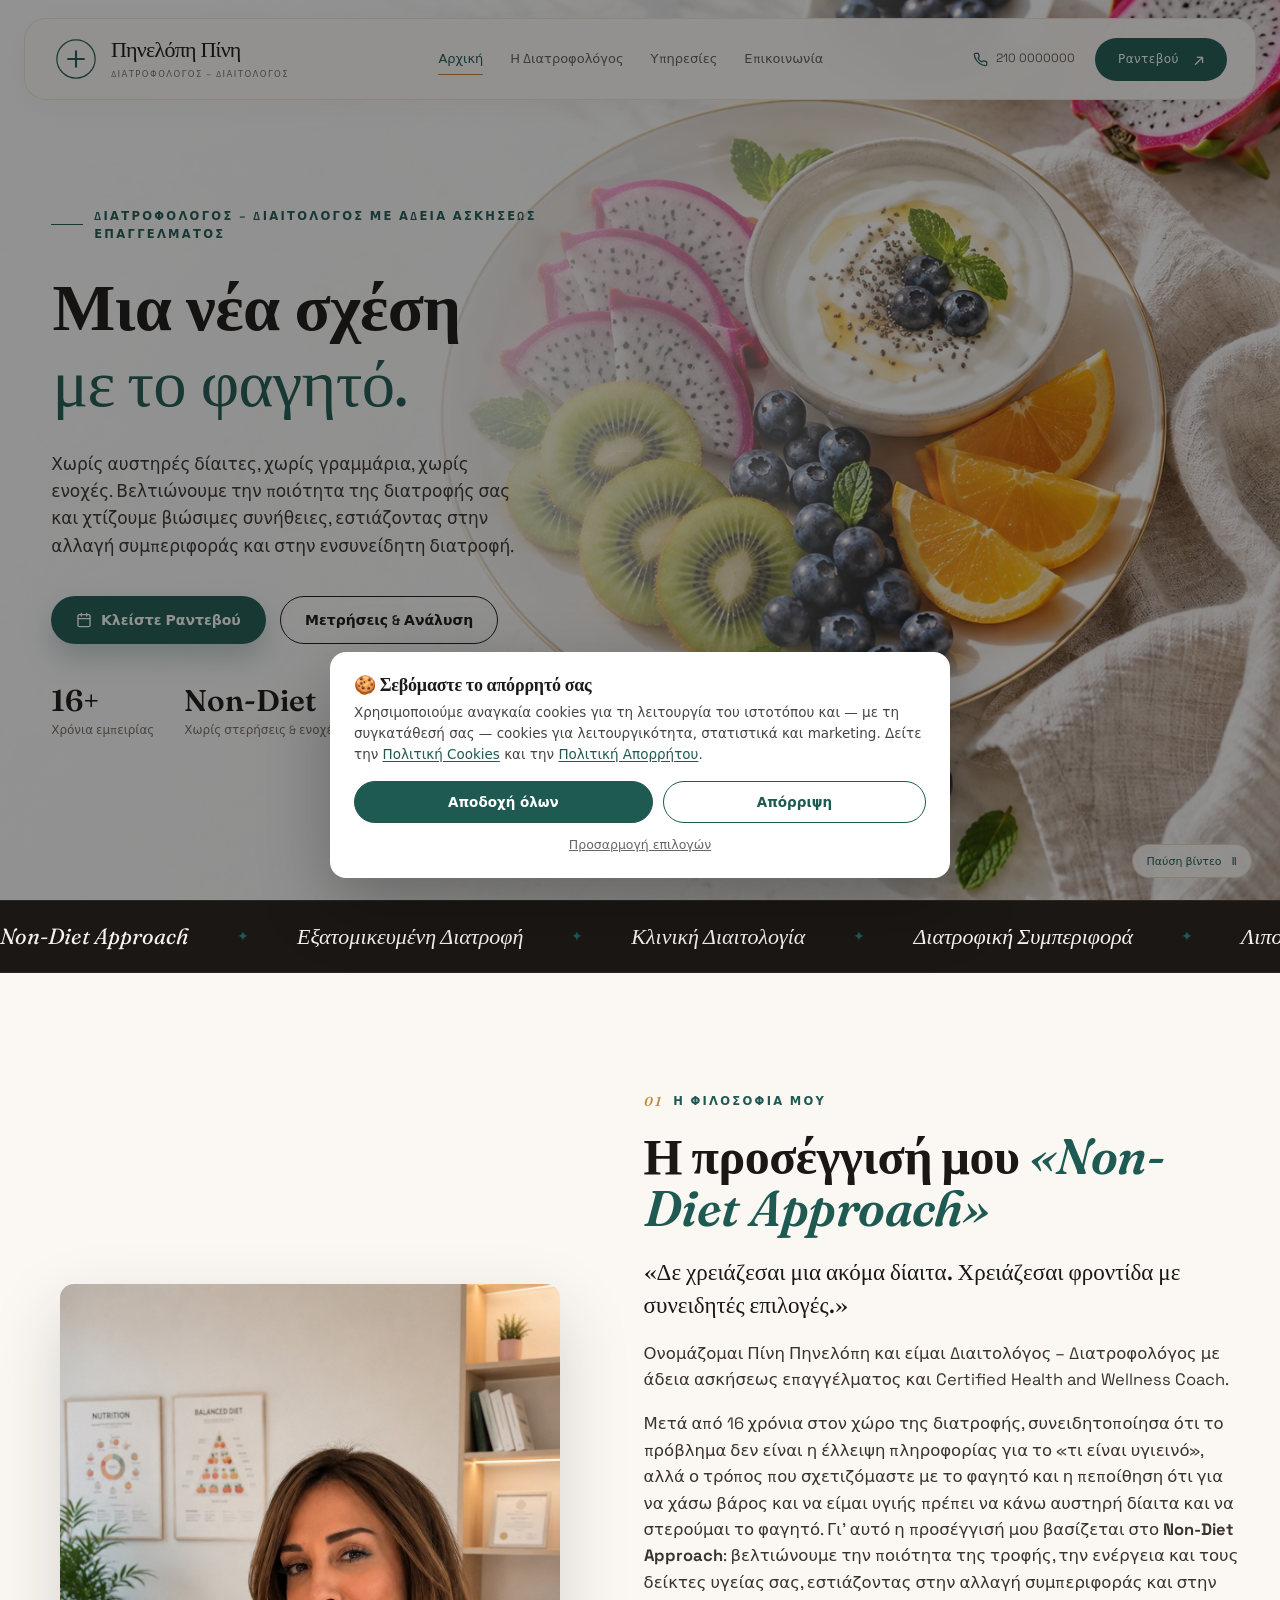
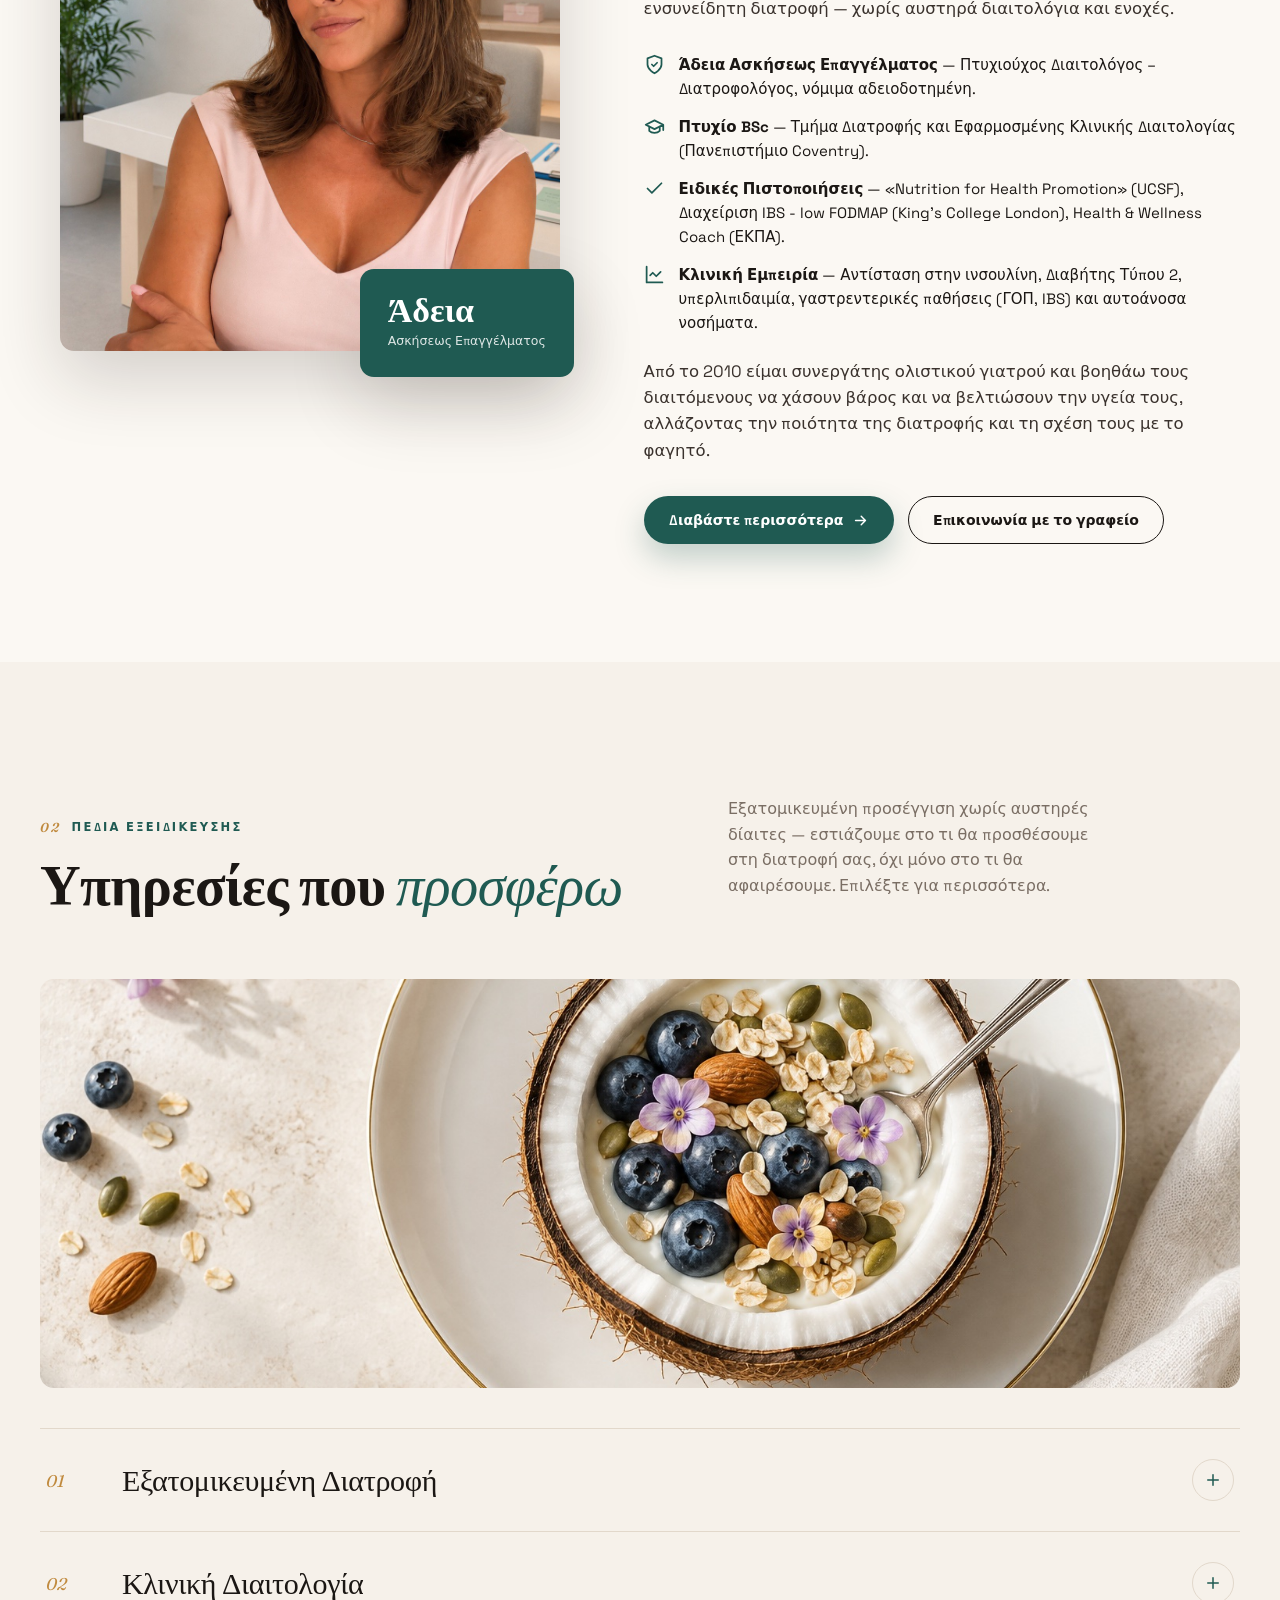
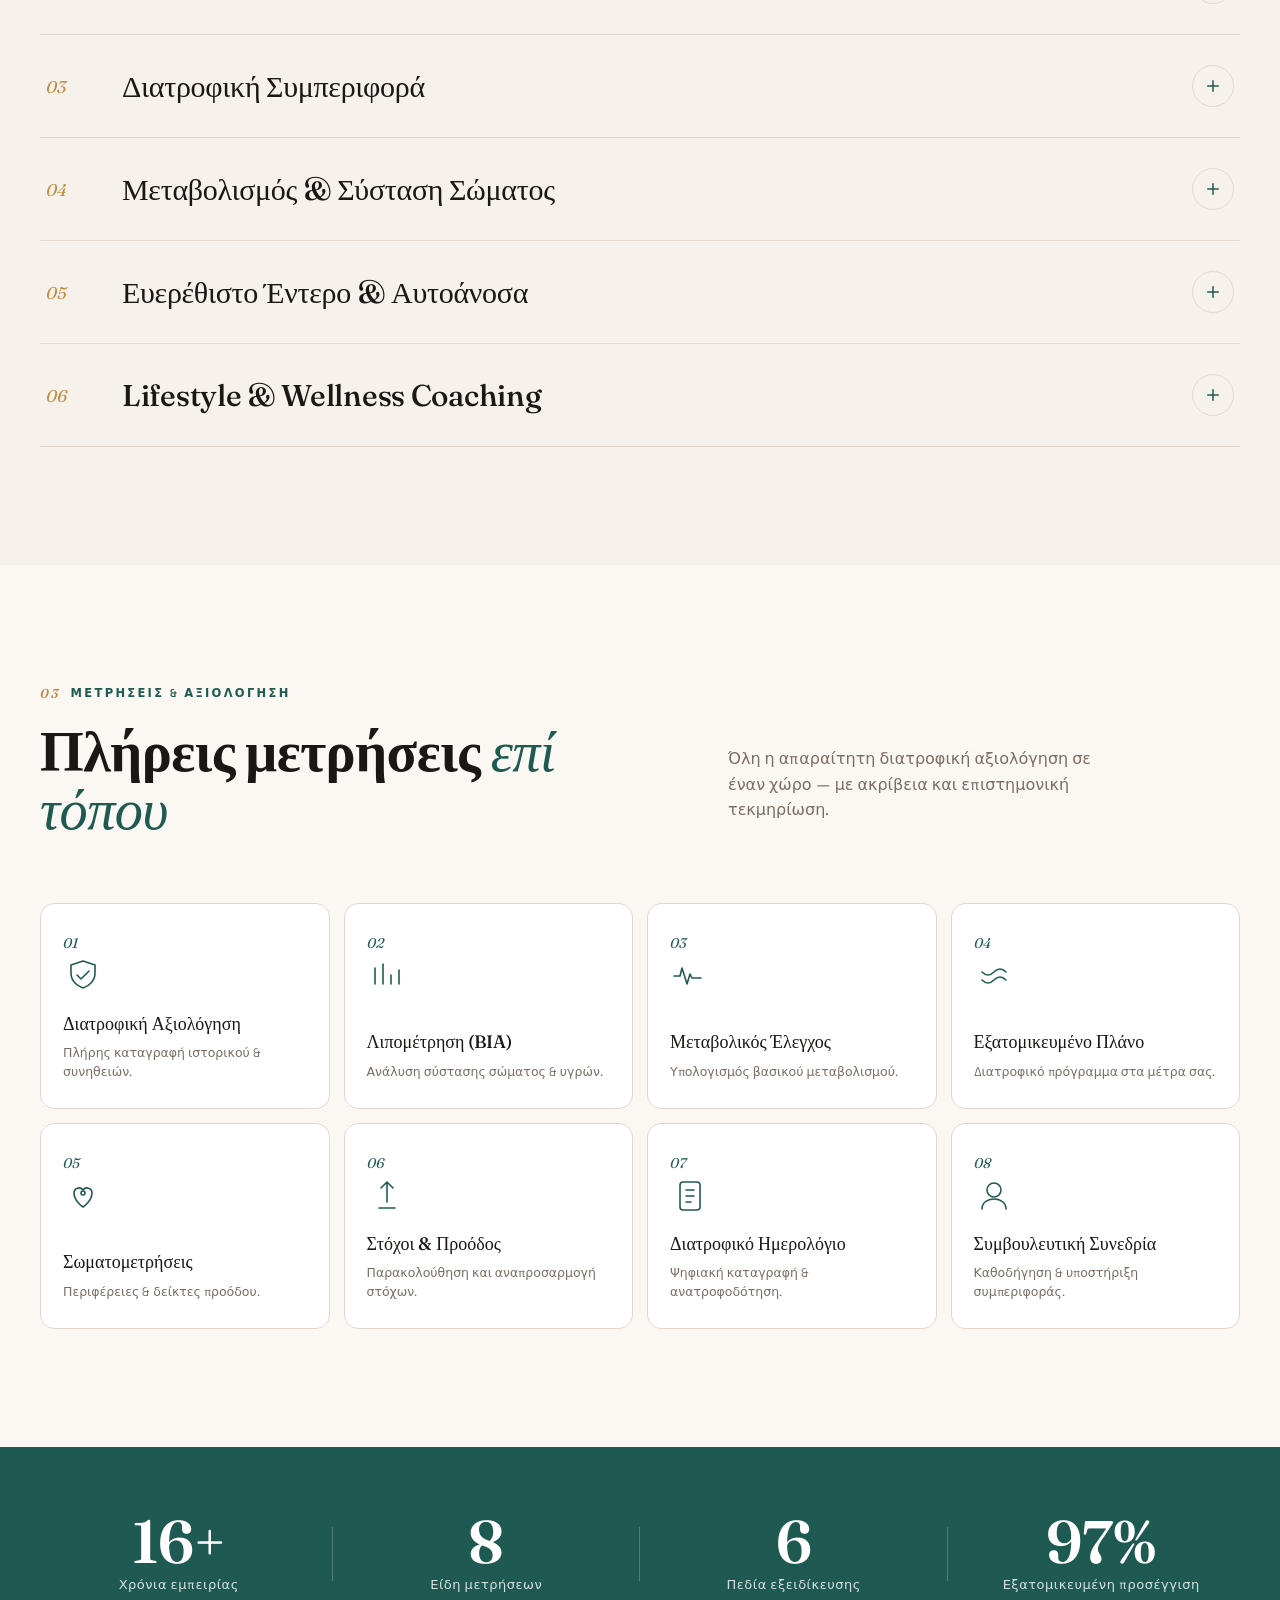
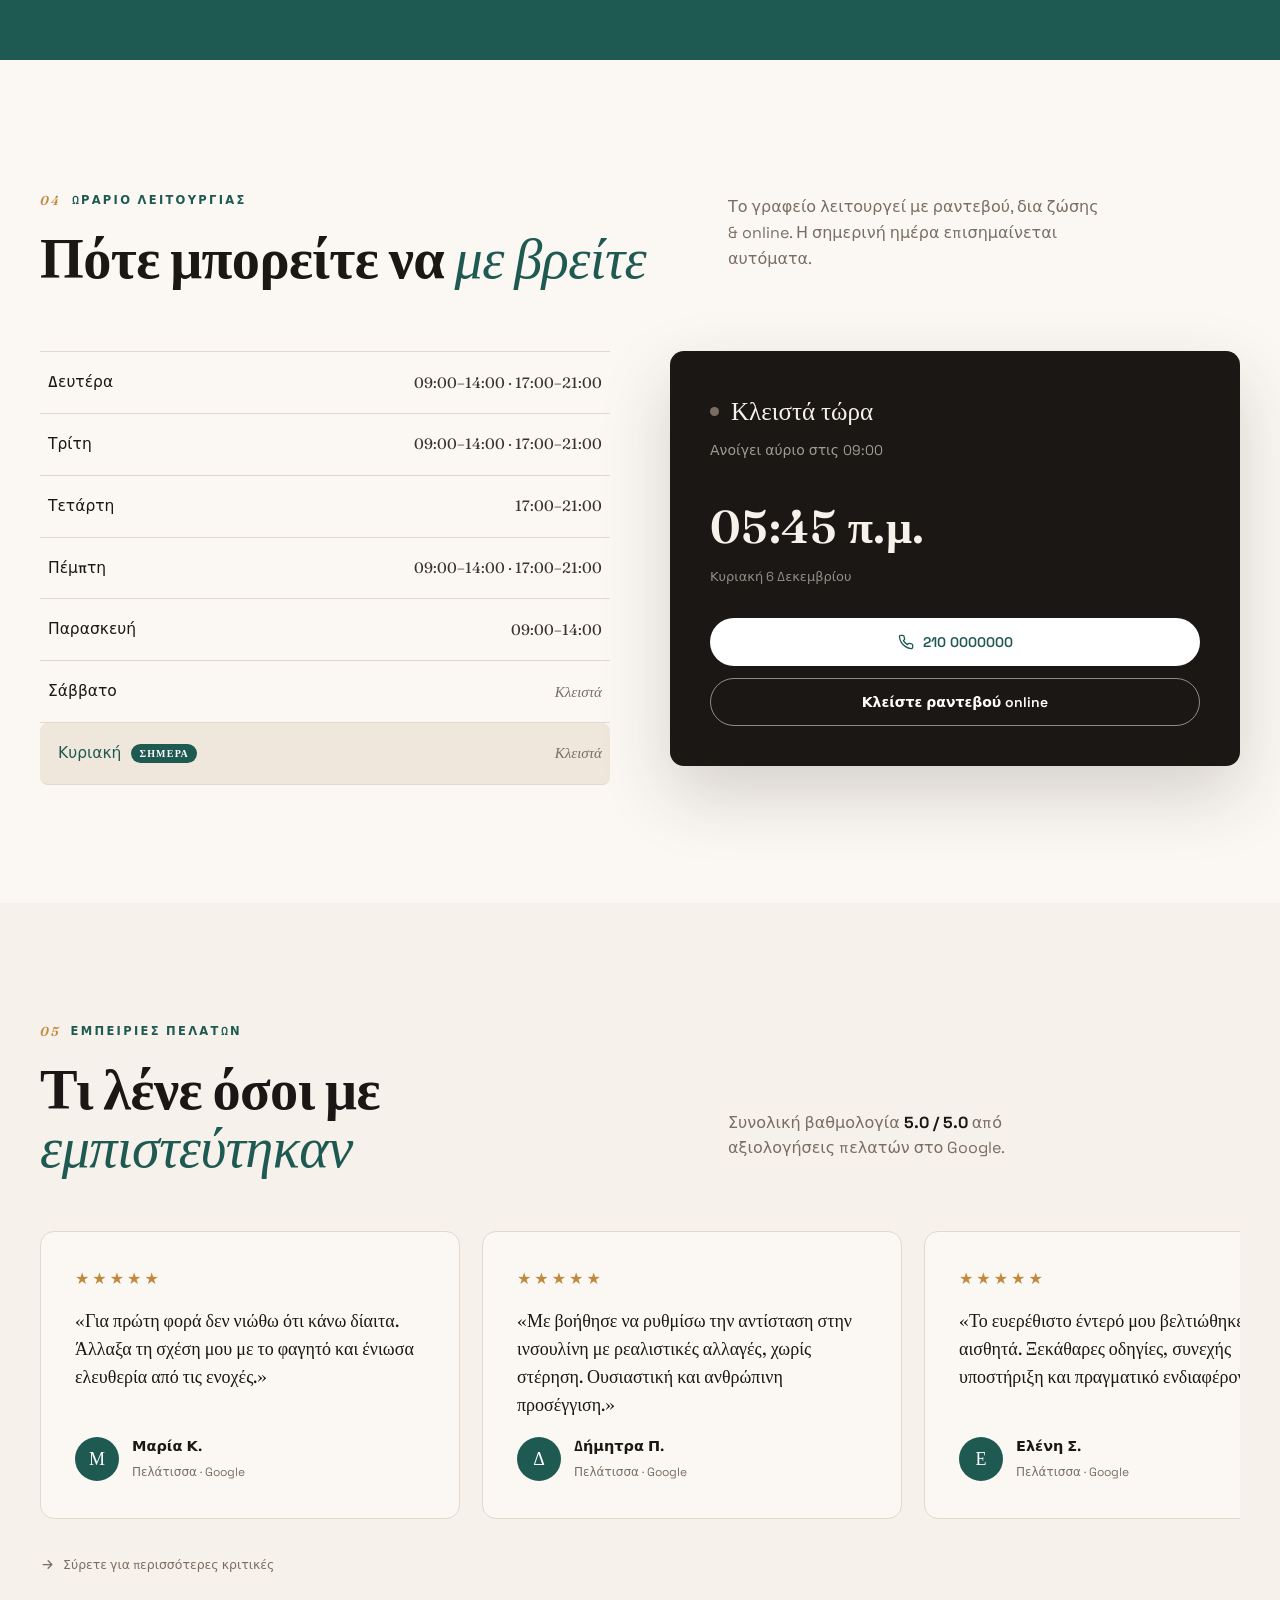
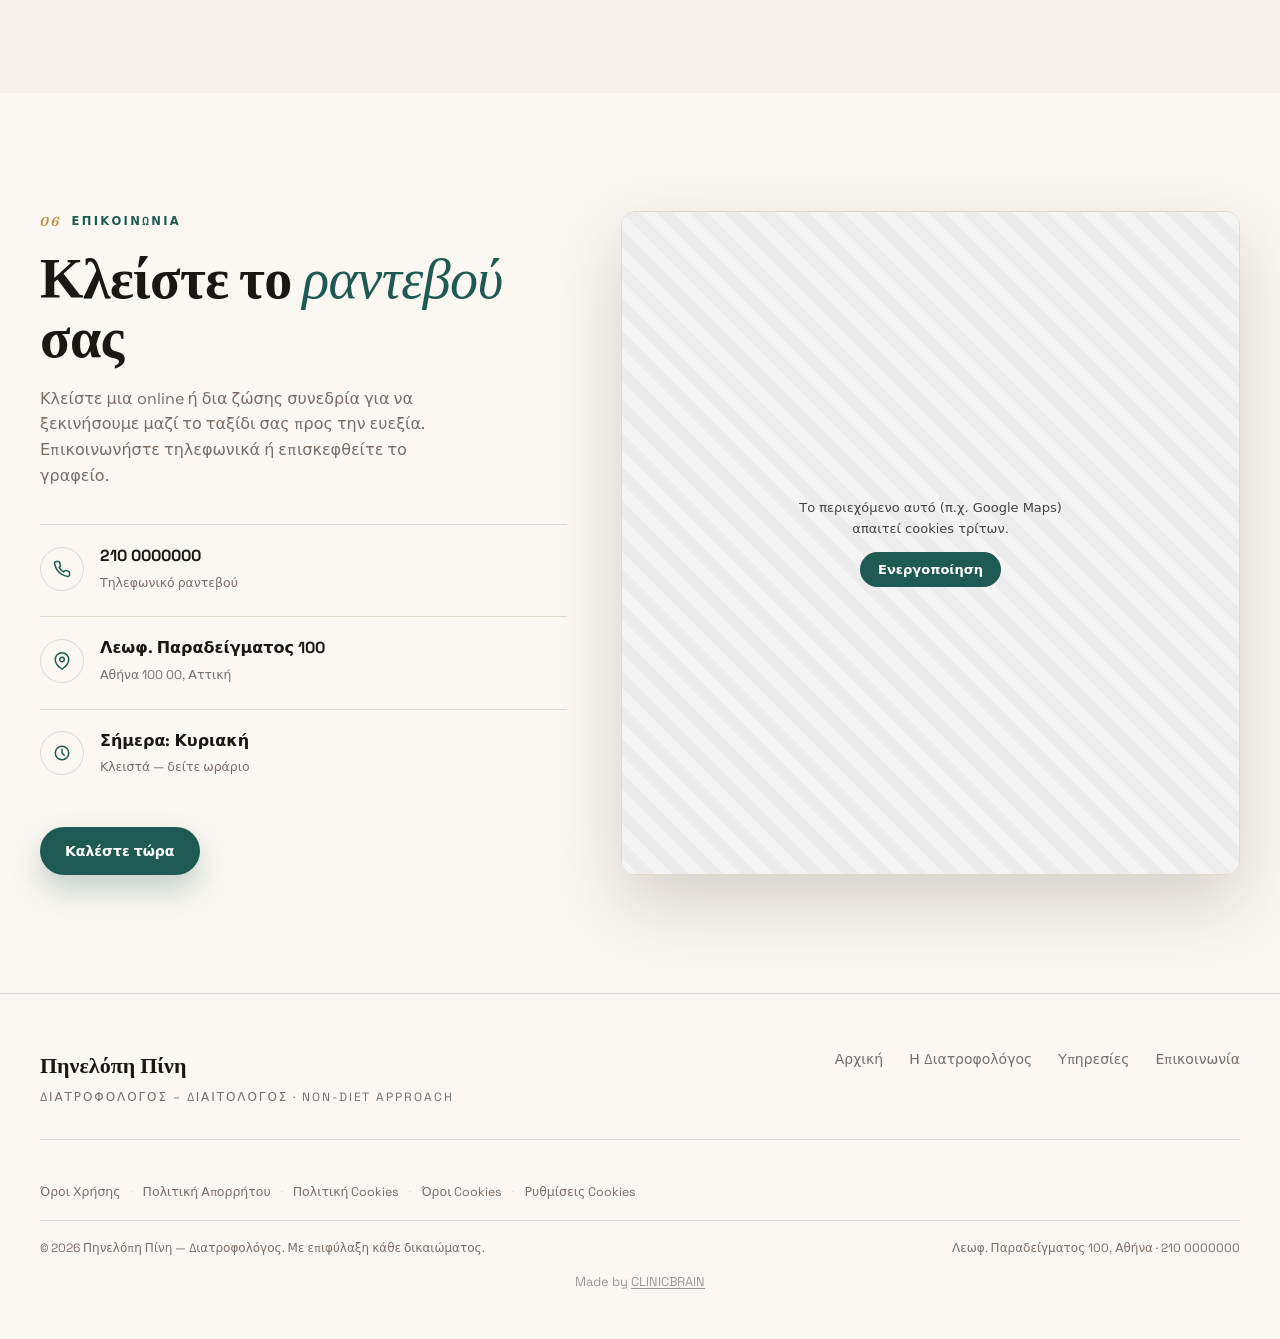
==== index.html @ dafd1da3 "Sync repo with live production deploy (pini-swart.vercel.app) Co-Authored-By: Claude Opus 5 (1M cont" ====
<!DOCTYPE html>
<html lang="el">
<head>
<meta charset="UTF-8" />
<meta name="viewport" content="width=device-width, initial-scale=1.0" />
<title>Πηνελόπη Πίνη — Διατροφολόγος · Non-Diet Approach</title>
<meta name="description" content="Πηνελόπη Πίνη, Διατροφολόγος – Διαιτολόγος BSc, με άδεια ασκήσεως επαγγέλματος. Εξειδίκευση στη Διατροφική Συμπεριφορά & την Ποιοτική Διατροφή με Non-Diet Approach. Μεταβολικές διαταραχές, αντίσταση στην ινσουλίνη, ευερέθιστο έντερο & αυτοάνοσα." />
<meta name="keywords" content="διαιτολόγος Αθήνα, διατροφολόγος Αθήνα, Πηνελόπη Πίνη, non-diet approach, αντίσταση ινσουλίνης, ευερέθιστο έντερο, διατροφική συμπεριφορά, λιπομέτρηση, clinical dietitian" />
<meta name="author" content="Πηνελόπη Πίνη — Διατροφολόγος" />
<meta name="robots" content="index, follow, max-image-preview:large" />
<link rel="canonical" href="https://pinipinelopi.gr/index.html" />

<meta property="og:site_name" content="Πηνελόπη Πίνη — Διατροφολόγος" />
<meta property="og:locale" content="el_GR" />
<meta property="og:type" content="website" />
<meta property="og:title" content="Πηνελόπη Πίνη — Διατροφολόγος · Non-Diet Approach" />
<meta property="og:description" content="Πηνελόπη Πίνη, Διατροφολόγος – Διαιτολόγος BSc, με άδεια ασκήσεως επαγγέλματος. Εξειδίκευση στη Διατροφική Συμπεριφορά & την Ποιοτική Διατροφή με Non-Diet Approach. Μεταβολικές διαταραχές, αντίσταση στην ινσουλίνη, ευερέθιστο έντερο & αυτοάνοσα." />
<meta property="og:url" content="https://pinipinelopi.gr/index.html" />
<meta property="og:image" content="https://pini-swart.vercel.app/assets/pini-home.jpg" />
<meta name="twitter:card" content="summary_large_image" />
<meta name="twitter:title" content="Πηνελόπη Πίνη — Διατροφολόγος · Non-Diet Approach" />
<meta name="twitter:description" content="Πηνελόπη Πίνη, Διατροφολόγος – Διαιτολόγος BSc, με άδεια ασκήσεως επαγγέλματος. Εξειδίκευση στη Διατροφική Συμπεριφορά & την Ποιοτική Διατροφή με Non-Diet Approach. Μεταβολικές διαταραχές, αντίσταση στην ινσουλίνη, ευερέθιστο έντερο & αυτοάνοσα." />
<meta name="twitter:image" content="https://pini-swart.vercel.app/assets/pini-home.jpg" />

<script type="application/ld+json">{"@context":"https://schema.org","@type":["HealthAndBeautyBusiness","LocalBusiness"],"@id":"https://pinipinelopi.gr/#clinic","name":"Πηνελόπη Πίνη — Διατροφολόγος","alternateName":"Πηνελόπη Πίνη, Διατροφολόγος – Διαιτολόγος BSc","url":"https://pinipinelopi.gr/","telephone":"+302100000000","image":"https://pini-swart.vercel.app/assets/pini-home.jpg","priceRange":"€€","currenciesAccepted":"EUR","address":{"@type":"PostalAddress","streetAddress":"Λεωφ. Παραδείγματος 100","addressLocality":"Αθήνα","addressRegion":"Αττική","postalCode":"10000","addressCountry":"GR"},"geo":{"@type":"GeoCoordinates","latitude":37.9838,"longitude":23.7275},"openingHoursSpecification":[{"@type":"OpeningHoursSpecification","dayOfWeek":["Monday","Tuesday","Thursday"],"opens":"09:00","closes":"21:00"},{"@type":"OpeningHoursSpecification","dayOfWeek":["Wednesday"],"opens":"17:00","closes":"21:00"},{"@type":"OpeningHoursSpecification","dayOfWeek":["Friday"],"opens":"09:00","closes":"14:00"}],"founder":{"@type":"Person","name":"Πηνελόπη Πίνη","jobTitle":"Διατροφολόγος – Διαιτολόγος","alumniOf":"Πανεπιστήμιο Coventry"}}</script>
<script type="application/ld+json">{"@context":"https://schema.org","@type":"WebSite","name":"Πηνελόπη Πίνη — Διατροφολόγος","url":"https://pinipinelopi.gr/","inLanguage":"el"}</script>
<meta name="theme-color" content="#1b1714" />
<link rel="preconnect" href="https://fonts.googleapis.com" />
<link rel="preconnect" href="https://fonts.gstatic.com" crossorigin />
<link href="https://fonts.googleapis.com/css2?family=Fraunces:ital,opsz,wght@0,9..144,400;0,9..144,500;0,9..144,600;0,9..144,700;0,9..144,900;1,9..144,400;1,9..144,500&family=Space+Grotesk:wght@400;500;600;700&display=swap" rel="stylesheet" />
<link rel="stylesheet" href="assets/premium.css" />
<style>
  :root{
    --accent:#1f5a52;--accent-deep:#163f39;--gold:#c08a3e;
    --hero-bg:url('/assets/healthy-breakfast.jpg');
  }
  .cb-credit{margin-top:14px;font-size:.8rem;text-align:center;opacity:.7}
  .cb-credit a{color:inherit;text-decoration:underline;text-underline-offset:2px}
  .cb-credit a:hover{opacity:1}
  .about-cta{display:flex;flex-wrap:wrap;gap:14px;margin-top:32px}
  .about-cta .btn svg{width:17px;height:17px}
</style>
</head>
<body>

<div class="progress" id="progress"></div>
<div class="overlay" id="overlay"></div>

<header class="topbar" id="topbar">
  <div class="shell nav">
    <a class="brand" href="#top" aria-label="Πηνελόπη Πίνη">
      <span class="brand-mark">
        <svg viewBox="0 0 46 46" fill="none">
          <circle cx="23" cy="23" r="22" stroke="currentColor" stroke-width="1.4"/>
          <path d="M23 14v18M14 23h18" stroke="currentColor" stroke-width="2.4" stroke-linecap="round"/>
        </svg>
      </span>
      <span class="brand-txt"><strong>Πηνελόπη Πίνη</strong><span>Διατροφολόγος – Διαιτολόγος</span></span>
    </a>
    <nav class="nav-links">
      <a href="index.html">Αρχική</a>
      <a href="h-diatrofologos.html">Η Διατροφολόγος</a>
      <a href="ypiresies.html">Υπηρεσίες</a>
      <a href="epikoinonia.html">Επικοινωνία</a>
    </nav>
    <div class="nav-side">
      <a class="nav-phone" href="tel:+302100000000">
        <svg viewBox="0 0 24 24" fill="none" stroke="currentColor" stroke-width="2" stroke-linecap="round" stroke-linejoin="round"><path d="M22 16.92v3a2 2 0 0 1-2.18 2 19.79 19.79 0 0 1-8.63-3.07 19.5 19.5 0 0 1-6-6 19.79 19.79 0 0 1-3.07-8.67A2 2 0 0 1 4.11 2h3a2 2 0 0 1 2 1.72c.13.96.36 1.9.7 2.81a2 2 0 0 1-.45 2.11L8.09 9.91a16 16 0 0 0 6 6l1.27-1.27a2 2 0 0 1 2.11-.45c.91.34 1.85.57 2.81.7A2 2 0 0 1 22 16.92Z"/></svg>
        210 0000000
      </a>
      <a class="btn primary" href="epikoinonia.html">Ραντεβού</a>
      <button class="hamburger" id="hamburger" type="button" aria-label="Άνοιγμα μενού" aria-expanded="false" aria-controls="drawer"><span></span><span></span><span></span></button>
    </div>
  </div>
</header>

<aside class="drawer" id="drawer">
  <a class="dlink" href="index.html">Αρχική <b>00</b></a>
  <a class="dlink" href="h-diatrofologos.html">Η Διατροφολόγος <b>01</b></a>
  <a class="dlink" href="ypiresies.html">Υπηρεσίες & Μετρήσεις <b>02</b></a>
  <a class="dlink" href="epikoinonia.html">Επικοινωνία & Ωράριο <b>03</b></a>
  <a class="btn primary" href="epikoinonia.html">Κλείστε Ραντεβού</a>
</aside>

<main id="top">
<section class="hero">
  <video class="hero-video" autoplay muted loop playsinline preload="metadata" poster="assets/healthy-breakfast.jpg" aria-hidden="true" tabindex="-1">
    <source src="assets/healthy-food-smooth.mp4" type="video/mp4" />
  </video>
  <button class="video-toggle" type="button" aria-label="Παύση βίντεο φόντου" aria-pressed="false">Παύση βίντεο <span aria-hidden="true">Ⅱ</span></button>
  <div class="shell">
    <div class="hero-text">
      <div class="eyebrow">Διατροφολόγος – Διαιτολόγος με άδεια ασκήσεως επαγγέλματος</div>
      <h1 id="heroH1">
        <span class="word"><i>Μια</i></span> <span class="word"><i>νέα</i></span> <span class="word"><i>σχέση</i></span><br>
        <span class="word"><i class="it">με το</i></span> <span class="word"><i class="it">φαγητό.</i></span>
      </h1>
      <p class="hero-copy">Χωρίς αυστηρές δίαιτες, χωρίς γραμμάρια, χωρίς ενοχές. Βελτιώνουμε την ποιότητα της διατροφής σας και χτίζουμε βιώσιμες συνήθειες, εστιάζοντας στην αλλαγή συμπεριφοράς και στην ενσυνείδητη διατροφή.</p>
      <div class="hero-actions">
        <a class="btn primary" href="epikoinonia.html">
          <svg viewBox="0 0 24 24" fill="none" stroke="currentColor" stroke-width="2" stroke-linecap="round" stroke-linejoin="round"><rect x="3" y="4" width="18" height="18" rx="2"/><path d="M16 2v4M8 2v4M3 10h18"/></svg>
          Κλείστε Ραντεβού
        </a>
        <a class="btn ghost" href="ypiresies.html#exams">Μετρήσεις & Ανάλυση</a>
      </div>
      <img class="hero-mobile-art" src="assets/healthy-breakfast.jpg" alt="Φρέσκα φρούτα και γιαούρτι σε ένα φωτεινό πρωινό τραπέζι" width="1536" height="1024" />
      <div class="hero-meta">
        <div class="m"><strong data-count="16" data-suffix="+">16+</strong><span>Χρόνια εμπειρίας</span></div>
        <div class="m"><strong>Non-Diet</strong><span>Χωρίς στερήσεις & ενοχές</span></div>
        <div class="m"><strong>5.0★</strong><span>Κριτικές Google</span></div>
      </div>
    </div>
  </div>
  <div class="ecg-wrap">
    <svg viewBox="0 0 1440 120" preserveAspectRatio="none" width="100%" height="120">
      <path class="ecg-line" pathLength="1000" d="M0,60 L260,60 L290,60 L305,30 L320,90 L335,60 L520,60 L545,60 L560,20 L578,100 L596,60 L760,60 L788,60 L803,34 L818,86 L833,60 L1010,60 L1040,60 L1056,24 L1074,96 L1092,60 L1260,60 L1290,60 L1305,32 L1320,88 L1335,60 L1440,60"/>
    </svg>
  </div>
</section>

<div class="marquee" aria-hidden="true">
  <div class="marquee-track" id="marquee">
    <span>Non-Diet Approach</span><span>Εξατομικευμένη Διατροφή</span><span>Κλινική Διαιτολογία</span><span>Διατροφική Συμπεριφορά</span><span>Λιπομέτρηση</span><span>Wellness Coaching</span>
  </div>
</div>

<section class="section about" id="about">
  <div class="shell">
    <div class="about-grid">
      <div class="about-figure reveal">
        <img src="assets/pini-home.jpg" width="1086" height="1448" loading="lazy" decoding="async" alt="Πηνελόπη Πίνη — Διαιτολόγος – Διατροφολόγος" />
        <div class="tag"><strong>Άδεια</strong><span>Ασκήσεως Επαγγέλματος</span></div>
      </div>
      <div class="about-body">
        <div class="kicker"><span class="num">01</span> Η φιλοσοφία μου</div>
        <h2>Η προσέγγισή μου <em>«Non-Diet Approach»</em></h2>
        <p class="intro reveal">«Δε χρειάζεσαι μια ακόμα δίαιτα. Χρειάζεσαι φροντίδα με συνειδητές επιλογές.»</p>
        <p class="reveal">Ονομάζομαι Πίνη Πηνελόπη και είμαι Διαιτολόγος – Διατροφολόγος με άδεια ασκήσεως επαγγέλματος και Certified Health and Wellness Coach.</p>
        <p class="reveal">Μετά από 16 χρόνια στον χώρο της διατροφής, συνειδητοποίησα ότι το πρόβλημα δεν είναι η έλλειψη πληροφορίας για το «τι είναι υγιεινό», αλλά ο τρόπος που σχετιζόμαστε με το φαγητό και η πεποίθηση ότι για να χάσω βάρος και να είμαι υγιής πρέπει να κάνω αυστηρή δίαιτα και να στερούμαι το φαγητό. Γι' αυτό η προσέγγισή μου βασίζεται στο <strong>Non-Diet Approach</strong>: βελτιώνουμε την ποιότητα της τροφής, την ενέργεια και τους δείκτες υγείας σας, εστιάζοντας στην αλλαγή συμπεριφοράς και στην ενσυνείδητη διατροφή — χωρίς αυστηρά διαιτολόγια και ενοχές.</p>
        <ul class="cred-list reveal">
          <li><svg viewBox="0 0 24 24" fill="none" stroke="currentColor" stroke-width="2" stroke-linecap="round" stroke-linejoin="round"><path d="M12 22s8-4 8-10V5l-8-3-8 3v7c0 6 8 10 8 10z"/><path d="m9 12 2 2 4-4"/></svg><span><b>Άδεια Ασκήσεως Επαγγέλματος</b> — Πτυχιούχος Διαιτολόγος – Διατροφολόγος, νόμιμα αδειοδοτημένη.</span></li>
          <li><svg viewBox="0 0 24 24" fill="none" stroke="currentColor" stroke-width="2" stroke-linecap="round" stroke-linejoin="round"><path d="M22 10v6M2 10l10-5 10 5-10 5z"/><path d="M6 12v5c3 3 9 3 12 0v-5"/></svg><span><b>Πτυχίο BSc</b> — Τμήμα Διατροφής και Εφαρμοσμένης Κλινικής Διαιτολογίας (Πανεπιστήμιο Coventry).</span></li>
          <li><svg viewBox="0 0 24 24" fill="none" stroke="currentColor" stroke-width="2" stroke-linecap="round" stroke-linejoin="round"><path d="M20 6 9 17l-5-5"/></svg><span><b>Ειδικές Πιστοποιήσεις</b> — «Nutrition for Health Promotion» (UCSF), Διαχείριση IBS - low FODMAP (King's College London), Health &amp; Wellness Coach (ΕΚΠΑ).</span></li>
          <li><svg viewBox="0 0 24 24" fill="none" stroke="currentColor" stroke-width="2" stroke-linecap="round" stroke-linejoin="round"><path d="M3 3v18h18"/><path d="m19 9-5 5-4-4-3 3"/></svg><span><b>Κλινική Εμπειρία</b> — Αντίσταση στην ινσουλίνη, Διαβήτης Τύπου 2, υπερλιπιδαιμία, γαστρεντερικές παθήσεις (ΓΟΠ, IBS) και αυτοάνοσα νοσήματα.</span></li>
        </ul>
        <p class="reveal" style="margin-top:1.5rem;">Από το 2010 είμαι συνεργάτης ολιστικού γιατρού και βοηθάω τους διαιτόμενους να χάσουν βάρος και να βελτιώσουν την υγεία τους, αλλάζοντας την ποιότητα της διατροφής και τη σχέση τους με το φαγητό.</p>
        <div class="about-cta reveal">
          <a class="btn primary" href="h-diatrofologos.html" data-magnetic>
            Διαβάστε περισσότερα
            <svg viewBox="0 0 24 24" fill="none" stroke="currentColor" stroke-width="2" stroke-linecap="round" stroke-linejoin="round"><path d="M5 12h14M13 6l6 6-6 6"/></svg>
          </a>
          <a class="btn ghost" href="epikoinonia.html" data-magnetic>Επικοινωνία με το γραφείο</a>
        </div>
      </div>
    </div>
  </div>
</section>

<section class="section" id="services">
  <div class="shell">
    <div class="shead reveal">
      <div>
        <div class="kicker"><span class="num">02</span> Πεδία Εξειδίκευσης</div>
        <h2>Υπηρεσίες που <em>προσφέρω</em></h2>
      </div>
      <p class="lead">Εξατομικευμένη προσέγγιση χωρίς αυστηρές δίαιτες — εστιάζουμε στο τι θα προσθέσουμε στη διατροφή σας, όχι μόνο στο τι θα αφαιρέσουμε. Επιλέξτε για περισσότερα.</p>
    </div>
    <figure class="food-editorial reveal"><img src="assets/coconut-yogurt.jpg" alt="Γιαούρτι σε καρύδα με μύρτιλα, βρώμη και ξηρούς καρπούς" width="1536" height="1024" loading="lazy" decoding="async" /></figure>
    <div class="svc-list" id="svcList">
      <article class="svc-row reveal">
        <div class="svc-head"><span class="no">01</span><h3>Εξατομικευμένη Διατροφή</h3><span class="ico"><svg viewBox="0 0 24 24" fill="none" stroke="currentColor" stroke-width="2" stroke-linecap="round"><path d="M12 5v14M5 12h14"/></svg></span></div>
        <div class="svc-body"><div class="svc-body-inner">Personalized Nutrition προσαρμοσμένη στον δικό σας τρόπο ζωής. Χτίζουμε καθημερινές συνήθειες που ταιριάζουν σε εσάς, ώστε η υγιεινή διατροφή να γίνει αυθόρμητη επιλογή και όχι καταναγκαστικό έργο.<div class="feats"><span>Βιώσιμες συνήθειες</span><span>Ποιοτική διατροφή</span><span>Ενέργεια & γεύση</span></div></div></div>
      </article>
      <article class="svc-row reveal">
        <div class="svc-head"><span class="no">02</span><h3>Κλινική Διαιτολογία</h3><span class="ico"><svg viewBox="0 0 24 24" fill="none" stroke="currentColor" stroke-width="2" stroke-linecap="round"><path d="M12 5v14M5 12h14"/></svg></span></div>
        <div class="svc-body"><div class="svc-body-inner">Διατροφική υποστήριξη σε διαβήτη, αντίσταση στην ινσουλίνη, υπερλιπιδαιμία και καρδιομεταβολικά νοσήματα — με ασφάλεια και επιστημονική τεκμηρίωση, σε συνεργασία με τον θεράποντα ιατρό σας.<div class="feats"><span>Διαβήτης</span><span>Αντίσταση ινσουλίνης</span><span>Υπερλιπιδαιμία</span></div></div></div>
      </article>
      <article class="svc-row reveal">
        <div class="svc-head"><span class="no">03</span><h3>Διατροφική Συμπεριφορά</h3><span class="ico"><svg viewBox="0 0 24 24" fill="none" stroke="currentColor" stroke-width="2" stroke-linecap="round"><path d="M12 5v14M5 12h14"/></svg></span></div>
        <div class="svc-body"><div class="svc-body-inner">Nutritional Counseling για τη διαχείριση της σχέσης σας με το φαγητό — συναισθηματικό φαγητό, χρόνια δίαιτα, ενοχές. Μαθαίνουμε να αναγνωρίζουμε τα σήματα πείνας και κορεσμού του σώματος.<div class="feats"><span>Ενσυνείδητη διατροφή</span><span>Συναισθηματικό φαγητό</span><span>Ελευθερία από ενοχές</span></div></div></div>
      </article>
      <article class="svc-row reveal">
        <div class="svc-head"><span class="no">04</span><h3>Μεταβολισμός & Σύσταση Σώματος</h3><span class="ico"><svg viewBox="0 0 24 24" fill="none" stroke="currentColor" stroke-width="2" stroke-linecap="round"><path d="M12 5v14M5 12h14"/></svg></span></div>
        <div class="svc-body"><div class="svc-body-inner">Λιπομέτρηση και ανάλυση σύστασης σώματος για να παρακολουθούμε την πρόοδό σας με αντικειμενικούς δείκτες — πέρα από τον αριθμό στη ζυγαριά.<div class="feats"><span>Λιπομέτρηση</span><span>Μεταβολικός έλεγχος</span><span>Δείκτες προόδου</span></div></div></div>
      </article>
      <article class="svc-row reveal">
        <div class="svc-head"><span class="no">05</span><h3>Ευερέθιστο Έντερο & Αυτοάνοσα</h3><span class="ico"><svg viewBox="0 0 24 24" fill="none" stroke="currentColor" stroke-width="2" stroke-linecap="round"><path d="M12 5v14M5 12h14"/></svg></span></div>
        <div class="svc-body"><div class="svc-body-inner">Στοχευμένη διατροφική υποστήριξη για το σύνδρομο ευερέθιστου εντέρου (IBS) και τα αυτοάνοσα νοσήματα, με σεβασμό στην ιδιαιτερότητα κάθε οργανισμού και στην καθημερινότητά σας.<div class="feats"><span>Ευερέθιστο έντερο</span><span>Αυτοάνοσα</span><span>Εξατομικευμένη προσέγγιση</span></div></div></div>
      </article>
      <article class="svc-row reveal">
        <div class="svc-head"><span class="no">06</span><h3>Lifestyle & Wellness Coaching</h3><span class="ico"><svg viewBox="0 0 24 24" fill="none" stroke="currentColor" stroke-width="2" stroke-linecap="round"><path d="M12 5v14M5 12h14"/></svg></span></div>
        <div class="svc-body"><div class="svc-body-inner">Τροποποίηση συμπεριφοράς και wellness coaching που συνδυάζει την επιστημονική γνώση με την ψυχολογία της αλλαγής, για να ξεπεράσετε τα εμπόδια και να χτίσετε συνήθειες που διαρκούν.<div class="feats"><span>Αλλαγή συμπεριφοράς</span><span>Habit building</span><span>Ολιστική ευεξία</span></div></div></div>
      </article>
    </div>
  </div>
</section>

<section class="section exams" id="exams">
  <div class="shell">
    <div class="shead reveal">
      <div>
        <div class="kicker"><span class="num">03</span> Μετρήσεις & Αξιολόγηση</div>
        <h2>Πλήρεις μετρήσεις <em>επί τόπου</em></h2>
      </div>
      <p class="lead">Όλη η απαραίτητη διατροφική αξιολόγηση σε έναν χώρο — με ακρίβεια και επιστημονική τεκμηρίωση.</p>
    </div>
    <div class="exam-grid">
      <article class="exam reveal"><div><span class="enum">01</span><div class="eico"><svg viewBox="0 0 40 40" fill="none" stroke="currentColor" stroke-width="1.6" stroke-linecap="round" stroke-linejoin="round"><path d="M20 5l12 4v8c0 8-6 13-12 15-6-2-12-7-12-15V9z"/><path d="M14 19l4 4 8-8"/></svg></div></div><div><h4>Διατροφική Αξιολόγηση</h4><p>Πλήρης καταγραφή ιστορικού & συνηθειών.</p></div></article>
      <article class="exam reveal"><div><span class="enum">02</span><div class="eico"><svg viewBox="0 0 40 40" fill="none" stroke="currentColor" stroke-width="1.6" stroke-linecap="round" stroke-linejoin="round"><path d="M8 28V12M16 28V8M24 28v-9M32 28V14"/></svg></div></div><div><h4>Λιπομέτρηση (BIA)</h4><p>Ανάλυση σύστασης σώματος & υγρών.</p></div></article>
      <article class="exam reveal"><div><span class="enum">03</span><div class="eico"><svg viewBox="0 0 40 40" fill="none" stroke="currentColor" stroke-width="1.6" stroke-linecap="round" stroke-linejoin="round"><path d="M4 20h6l2-8 5 16 3-10 2 4h9"/></svg></div></div><div><h4>Μεταβολικός Έλεγχος</h4><p>Υπολογισμός βασικού μεταβολισμού.</p></div></article>
      <article class="exam reveal"><div><span class="enum">04</span><div class="eico"><svg viewBox="0 0 40 40" fill="none" stroke="currentColor" stroke-width="1.6" stroke-linecap="round" stroke-linejoin="round"><path d="M8 24c4 4 8 4 12 0s8-4 12 0M8 16c4 4 8 4 12 0s8-4 12 0"/></svg></div></div><div><h4>Εξατομικευμένο Πλάνο</h4><p>Διατροφικό πρόγραμμα στα μέτρα σας.</p></div></article>
      <article class="exam reveal"><div><span class="enum">05</span><div class="eico"><svg viewBox="0 0 40 40" fill="none" stroke="currentColor" stroke-width="1.6" stroke-linecap="round" stroke-linejoin="round"><path d="M20 31s-9-6-9-14a5 5 0 0 1 9-3 5 5 0 0 1 9 3c0 8-9 14-9 14Z"/><circle cx="20" cy="17" r="2"/></svg></div></div><div><h4>Σωματομετρήσεις</h4><p>Περιφέρειες & δείκτες προόδου.</p></div></article>
      <article class="exam reveal"><div><span class="enum">06</span><div class="eico"><svg viewBox="0 0 40 40" fill="none" stroke="currentColor" stroke-width="1.6" stroke-linecap="round" stroke-linejoin="round"><path d="M20 6v20M14 12l6-6 6 6M12 32h16"/></svg></div></div><div><h4>Στόχοι & Προόδος</h4><p>Παρακολούθηση και αναπροσαρμογή στόχων.</p></div></article>
      <article class="exam reveal"><div><span class="enum">07</span><div class="eico"><svg viewBox="0 0 40 40" fill="none" stroke="currentColor" stroke-width="1.6" stroke-linecap="round" stroke-linejoin="round"><rect x="10" y="6" width="20" height="28" rx="3"/><path d="M16 14h8M16 20h8M16 26h5"/></svg></div></div><div><h4>Διατροφικό Ημερολόγιο</h4><p>Ψηφιακή καταγραφή & ανατροφοδότηση.</p></div></article>
      <article class="exam reveal"><div><span class="enum">08</span><div class="eico"><svg viewBox="0 0 40 40" fill="none" stroke="currentColor" stroke-width="1.6" stroke-linecap="round" stroke-linejoin="round"><circle cx="20" cy="14" r="7"/><path d="M8 33c0-6 5-10 12-10s12 4 12 10"/></svg></div></div><div><h4>Συμβουλευτική Συνεδρία</h4><p>Καθοδήγηση & υποστήριξη συμπεριφοράς.</p></div></article>
    </div>
  </div>
</section>

<section class="stats">
  <div class="shell stats-grid">
    <div class="stat reveal"><strong data-count="16" data-suffix="+">0</strong><span>Χρόνια εμπειρίας</span></div>
    <div class="stat reveal"><strong data-count="8" data-suffix="">0</strong><span>Είδη μετρήσεων</span></div>
    <div class="stat reveal"><strong data-count="6" data-suffix="">0</strong><span>Πεδία εξειδίκευσης</span></div>
    <div class="stat reveal"><strong data-count="100" data-suffix="%">0</strong><span>Εξατομικευμένη προσέγγιση</span></div>
  </div>
</section>

<section class="section hours" id="hours">
  <div class="shell">
    <div class="shead reveal">
      <div>
        <div class="kicker"><span class="num">04</span> Ωράριο Λειτουργίας</div>
        <h2>Πότε μπορείτε να <em>με βρείτε</em></h2>
      </div>
      <p class="lead">Το γραφείο λειτουργεί με ραντεβού, δια ζώσης & online. Η σημερινή ημέρα επισημαίνεται αυτόματα.</p>
    </div>
    <div class="hours-grid">
      <div class="hours-table reveal" id="hoursTable">
        <div class="hrow" data-day="1"><span class="day">Δευτέρα</span><span class="time">09:00–14:00 · 17:00–21:00</span></div>
        <div class="hrow" data-day="2"><span class="day">Τρίτη</span><span class="time">09:00–14:00 · 17:00–21:00</span></div>
        <div class="hrow" data-day="3"><span class="day">Τετάρτη</span><span class="time">17:00–21:00</span></div>
        <div class="hrow" data-day="4"><span class="day">Πέμπτη</span><span class="time">09:00–14:00 · 17:00–21:00</span></div>
        <div class="hrow" data-day="5"><span class="day">Παρασκευή</span><span class="time">09:00–14:00</span></div>
        <div class="hrow" data-day="6"><span class="day">Σάββατο</span><span class="time closed">Κλειστά</span></div>
        <div class="hrow" data-day="0"><span class="day">Κυριακή</span><span class="time closed">Κλειστά</span></div>
      </div>
      <div class="hours-aside reveal">
        <div class="now-status"><span class="dot" id="dotAside"></span><span id="statusAside">Έλεγχος…</span></div>
        <p class="now-sub" id="subAside">&nbsp;</p>
        <div class="live-clock" id="liveClock">--:--</div>
        <div class="live-date" id="liveDate">&nbsp;</div>
        <a class="btn light" href="tel:+302100000000" style="margin-bottom:12px">
          <svg viewBox="0 0 24 24" fill="none" stroke="currentColor" stroke-width="2" stroke-linecap="round" stroke-linejoin="round"><path d="M22 16.92v3a2 2 0 0 1-2.18 2 19.79 19.79 0 0 1-8.63-3.07 19.5 19.5 0 0 1-6-6 19.79 19.79 0 0 1-3.07-8.67A2 2 0 0 1 4.11 2h3a2 2 0 0 1 2 1.72c.13.96.36 1.9.7 2.81a2 2 0 0 1-.45 2.11L8.09 9.91a16 16 0 0 0 6 6l1.27-1.27a2 2 0 0 1 2.11-.45c.91.34 1.85.57 2.81.7A2 2 0 0 1 22 16.92Z"/></svg>
          210 0000000
        </a>
        <a class="btn outline-light" href="epikoinonia.html">Κλείστε ραντεβού online</a>
      </div>
    </div>
  </div>
</section>

<section class="section reviews" id="reviews">
  <div class="shell">
    <div class="shead reveal">
      <div>
        <div class="kicker"><span class="num">05</span> Εμπειρίες Πελατών</div>
        <h2>Τι λένε όσοι με <em>εμπιστεύτηκαν</em></h2>
      </div>
      <p class="lead">Συνολική βαθμολογία <b style="color:var(--ink)">5.0 / 5.0</b> από αξιολογήσεις πελατών στο Google.</p>
    </div>
    <div class="rev-track" id="revTrack">
      <article class="rev-card"><div class="stars">★★★★★</div><p>«Για πρώτη φορά δεν νιώθω ότι κάνω δίαιτα. Άλλαξα τη σχέση μου με το φαγητό και ένιωσα ελευθερία από τις ενοχές.»</p><div class="rev-who"><span class="av">Μ</span><div><b>Μαρία Κ.</b><span>Πελάτισσα · Google</span></div></div></article>
      <article class="rev-card"><div class="stars">★★★★★</div><p>«Με βοήθησε να ρυθμίσω την αντίσταση στην ινσουλίνη με ρεαλιστικές αλλαγές, χωρίς στέρηση. Ουσιαστική και ανθρώπινη προσέγγιση.»</p><div class="rev-who"><span class="av">Δ</span><div><b>Δήμητρα Π.</b><span>Πελάτισσα · Google</span></div></div></article>
      <article class="rev-card"><div class="stars">★★★★★</div><p>«Το ευερέθιστο έντερό μου βελτιώθηκε αισθητά. Ξεκάθαρες οδηγίες, συνεχής υποστήριξη και πραγματικό ενδιαφέρον.»</p><div class="rev-who"><span class="av">Ε</span><div><b>Ελένη Σ.</b><span>Πελάτισσα · Google</span></div></div></article>
      <article class="rev-card"><div class="stars">★★★★★</div><p>«Με στηρίζει εδώ και χρόνια. Πάντα διαθέσιμη, μεθοδική και με μια προσέγγιση που σέβεται την καθημερινότητά μου.»</p><div class="rev-who"><span class="av">Γ</span><div><b>Γιώργος Α.</b><span>Πελάτης · Google</span></div></div></article>
    </div>
    <div class="rev-hint"><svg viewBox="0 0 24 24" fill="none" stroke="currentColor" stroke-width="2" stroke-linecap="round" stroke-linejoin="round"><path d="M5 12h14M13 6l6 6-6 6"/></svg> Σύρετε για περισσότερες κριτικές</div>
  </div>
</section>

<section class="section contact" id="contact">
  <div class="shell">
    <div class="contact-grid">
      <div class="reveal">
        <div class="kicker"><span class="num">06</span> Επικοινωνία</div>
        <h2>Κλείστε το <em>ραντεβού</em> σας</h2>
        <p class="clead">Κλείστε μια online ή δια ζώσης συνεδρία για να ξεκινήσουμε μαζί το ταξίδι σας προς την ευεξία. Επικοινωνήστε τηλεφωνικά ή επισκεφθείτε το γραφείο.</p>
        <ul class="cinfo">
          <li><a href="tel:+302100000000"><span class="ci-ico"><svg viewBox="0 0 24 24" fill="none" stroke="currentColor" stroke-width="2" stroke-linecap="round" stroke-linejoin="round"><path d="M22 16.92v3a2 2 0 0 1-2.18 2 19.79 19.79 0 0 1-8.63-3.07 19.5 19.5 0 0 1-6-6 19.79 19.79 0 0 1-3.07-8.67A2 2 0 0 1 4.11 2h3a2 2 0 0 1 2 1.72c.13.96.36 1.9.7 2.81a2 2 0 0 1-.45 2.11L8.09 9.91a16 16 0 0 0 6 6l1.27-1.27a2 2 0 0 1 2.11-.45c.91.34 1.85.57 2.81.7A2 2 0 0 1 22 16.92Z"/></svg></span><div><b>210 0000000</b><span>Τηλεφωνικό ραντεβού</span></div></a></li>
          <li><a href="https://www.google.com/maps/search/?api=1&query=Αθήνα" target="_blank" rel="noopener"><span class="ci-ico"><svg viewBox="0 0 24 24" fill="none" stroke="currentColor" stroke-width="2" stroke-linecap="round" stroke-linejoin="round"><path d="M21 10c0 7-9 13-9 13s-9-6-9-13a9 9 0 0 1 18 0Z"/><circle cx="12" cy="10" r="3"/></svg></span><div><b>Λεωφ. Παραδείγματος 100</b><span>Αθήνα 100 00, Αττική</span></div></a></li>
          <li><div><span class="ci-ico"><svg viewBox="0 0 24 24" fill="none" stroke="currentColor" stroke-width="2" stroke-linecap="round" stroke-linejoin="round"><circle cx="12" cy="12" r="9"/><path d="M12 7v5l3 3"/></svg></span><div><b id="contactToday">Ωράριο σήμερα</b><span id="contactHours">Δείτε αναλυτικό ωράριο</span></div></div></li>
        </ul>
        <a class="btn primary" href="tel:+302100000000" data-magnetic style="margin-top:30px">Καλέστε τώρα</a>
      </div>
      <div class="map-card reveal">
        <iframe title="Χάρτης γραφείου" loading="lazy" referrerpolicy="no-referrer-when-downgrade" data-consent-src="https://www.google.com/maps?q=%CE%91%CE%B8%CE%AE%CE%BD%CE%B1&output=embed"></iframe>
      </div>
    </div>
  </div>
</section>
</main>

<footer>
  <div class="shell">
    <div class="foot-top">
      <div class="foot-brand"><strong>Πηνελόπη Πίνη</strong><span>Διατροφολόγος – Διαιτολόγος · Non-Diet Approach</span></div>
      <nav class="foot-nav">
        <a href="index.html">Αρχική</a><a href="h-diatrofologos.html">Η Διατροφολόγος</a><a href="ypiresies.html">Υπηρεσίες</a><a href="epikoinonia.html">Επικοινωνία</a>
      </nav>
    </div>
    <div class="foot-legal">
      <a href="legal/terms.html">Όροι Χρήσης</a><span class="sep">·</span>
      <a href="legal/privacy.html">Πολιτική Απορρήτου</a><span class="sep">·</span>
      <a href="legal/cookies.html">Πολιτική Cookies</a><span class="sep">·</span>
      <a href="legal/cookie-terms.html">Όροι Cookies</a><span class="sep">·</span>
      <a href="#" data-cookie-settings>Ρυθμίσεις Cookies</a>
    </div>
    <div class="foot-bottom">
      <span>© <span id="year"></span> Πηνελόπη Πίνη — Διατροφολόγος. Με επιφύλαξη κάθε δικαιώματος.</span>
      <span>Λεωφ. Παραδείγματος 100, Αθήνα · 210 0000000</span>
    </div>
    <p class="cb-credit">
      Made by
      <a href="https://clinicbrain.gr/?utm_source=client-site&utm_medium=footer&utm_campaign=made-by"
         target="_blank" rel="noopener noreferrer">CLINICBRAIN</a>
    </p>
  </div>
</footer>

<button class="to-top" id="toTop" aria-label="Επιστροφή στην κορυφή">
  <svg viewBox="0 0 24 24" fill="none" stroke="currentColor" stroke-width="2.4" stroke-linecap="round" stroke-linejoin="round"><path d="M12 19V5M5 12l7-7 7 7"/></svg>
</button>

<script src="assets/premium.js"></script>
<script src="cookie-consent.js"></script>
</body>
</html>
---- assets/premium.css ----
/* =====================================================================
   CLINICBRAIN — Premium template design system
   Shared across every specialty page. Per-page <style> blocks override
   the theme tokens (--accent / --accent-deep / --gold) and --hero-bg.
   Structure & interactions mirror the Rosmarakis premium build.
   ===================================================================== */
:root{
  --ink:#1b1714;
  --ink-2:#3a322d;
  --muted:#7a6e64;
  --line:#e2d8cb;
  --paper:#f6f1ea;
  --paper-2:#efe7db;
  --cream:#fbf8f3;
  /* theme tokens — overridden per specialty */
  --accent:#8a1c2b;
  --accent-deep:#6c1320;
  --gold:#c08a3e;
  --white:#ffffff;
  --hero-bg:none;
  --shadow-s:0 6px 22px rgba(38,28,22,.10);
  --shadow-l:0 28px 70px rgba(38,28,22,.18);
  --r:14px;
  --r-s:10px;
  --ease:cubic-bezier(.16,1,.3,1);
  --maxw:1220px;
}

*{box-sizing:border-box}
html{scroll-behavior:smooth}
body{
  margin:0;color:var(--ink);background:var(--paper);
  font-family:"Space Grotesk",system-ui,sans-serif;
  font-size:16px;line-height:1.6;-webkit-font-smoothing:antialiased;
  overflow-x:hidden;
  -webkit-user-select:none;-moz-user-select:none;-ms-user-select:none;user-select:none;
  -webkit-touch-callout:none;
}
img{display:block;max-width:100%;-webkit-user-drag:none;user-drag:none;pointer-events:none}
a{color:inherit;text-decoration:none}
button{font-family:inherit}
::selection{background:var(--accent);color:#fff}

h1,h2,h3,.display{
  font-family:"Fraunces",Georgia,serif;
  font-weight:600;line-height:1.04;letter-spacing:-.01em;
  font-optical-sizing:auto;
}
.shell{width:min(var(--maxw),calc(100% - 80px));margin-inline:auto}

/* ---------- cursor glow ---------- */
.glow{
  position:fixed;top:0;left:0;width:520px;height:520px;border-radius:50%;
  background:radial-gradient(circle,color-mix(in srgb,var(--accent) 12%,transparent),transparent 62%);
  transform:translate(-50%,-50%);pointer-events:none;z-index:1;
  transition:opacity .4s ease;opacity:0;will-change:transform;
}

/* ---------- scroll progress ---------- */
.progress{position:fixed;inset:0 auto auto 0;height:3px;width:0;z-index:120;
  background:linear-gradient(90deg,var(--accent),var(--gold));transition:width .1s linear}

/* ---------- top bar ---------- */
.topbar{position:fixed;inset:0 0 auto 0;height:78px;z-index:90;display:flex;align-items:center;
  transition:height .35s var(--ease),background .35s ease,box-shadow .35s ease,border-color .35s ease;
  border-bottom:1px solid transparent}
.topbar.scrolled{height:62px;background:rgba(246,241,234,.86);backdrop-filter:blur(16px);
  border-color:var(--line);box-shadow:0 10px 30px rgba(38,28,22,.06)}
.nav{display:flex;align-items:center;justify-content:space-between;gap:24px;width:100%;padding-inline:clamp(0px,2.5vw,48px)}
.brand{display:flex;align-items:center;gap:13px}
.brand-mark{position:relative;width:46px;height:46px;display:grid;place-items:center;flex:none;color:var(--accent)}
.brand-mark svg{width:46px;height:46px}
.brand-txt strong{display:block;font-family:"Fraunces",serif;font-weight:600;font-size:19px;line-height:1;color:var(--ink)}
.brand-txt span{display:block;margin-top:4px;font-size:10.5px;letter-spacing:.18em;text-transform:uppercase;color:var(--muted)}
.nav-links{display:flex;align-items:center;gap:30px;font-size:13.5px;font-weight:500}
.nav-links a{position:relative;color:var(--ink-2);transition:color .25s ease;padding:4px 0}
.nav-links a::after{content:"";position:absolute;left:0;bottom:-2px;height:2px;width:0;background:var(--accent);
  border-radius:2px;transition:width .35s var(--ease)}
.nav-links a:hover,.nav-links a.active{color:var(--ink)}
.nav-links a:hover::after,.nav-links a.active::after{width:100%}
.nav-side{display:flex;align-items:center;gap:18px}
.nav-phone{display:flex;align-items:center;gap:8px;font-weight:600;font-size:14px;color:var(--ink)}
.nav-phone svg{width:15px;height:15px;color:var(--accent)}

.btn{position:relative;display:inline-flex;align-items:center;justify-content:center;gap:9px;
  min-height:48px;padding:0 24px;border-radius:999px;font-weight:600;font-size:14px;
  border:1px solid transparent;cursor:pointer;overflow:hidden;transition:transform .35s var(--ease),box-shadow .35s var(--ease),background .25s ease,color .25s ease;will-change:transform}
.btn svg{width:16px;height:16px}
.btn.primary{background:var(--accent);color:#fff;box-shadow:0 14px 30px color-mix(in srgb,var(--accent) 26%,transparent)}
.btn.primary:hover{background:var(--accent-deep);box-shadow:0 18px 40px color-mix(in srgb,var(--accent) 32%,transparent)}
.btn.ghost{background:transparent;color:var(--ink);border-color:var(--ink)}
.btn.ghost:hover{background:var(--ink);color:var(--paper)}
.btn.light{background:#fff;color:var(--accent)}
.btn.outline-light{background:transparent;color:#fff;border-color:rgba(255,255,255,.5)}
.btn.outline-light:hover{background:#fff;color:var(--ink)}
.ripple{position:absolute;border-radius:50%;background:rgba(255,255,255,.4);transform:scale(0);
  animation:rip .6s ease-out;pointer-events:none}
@keyframes rip{to{transform:scale(2.6);opacity:0}}

.hamburger{display:flex;flex-direction:column;justify-content:space-between;width:30px;height:18px;cursor:pointer;z-index:200}
.hamburger span{display:block;height:2.5px;width:100%;background:var(--ink);border-radius:3px;transition:.35s var(--ease)}
body.menu-open .hamburger span:nth-child(1){transform:translateY(7.75px) rotate(45deg)}
body.menu-open .hamburger span:nth-child(2){opacity:0}
body.menu-open .hamburger span:nth-child(3){transform:translateY(-7.75px) rotate(-45deg)}

.drawer{position:fixed;inset:0 -100% 0 auto;width:min(360px,82%);z-index:150;
  background:var(--cream);box-shadow:-20px 0 60px rgba(0,0,0,.18);
  padding:108px 36px 40px;display:flex;flex-direction:column;gap:26px;transition:right .45s var(--ease)}
body.menu-open .drawer{right:0}
.drawer a.dlink{font-family:"Fraunces",serif;font-size:26px;font-weight:500;color:var(--ink);
  border-bottom:1px solid var(--line);padding-bottom:14px;display:flex;justify-content:space-between;align-items:baseline}
.drawer a.dlink b{font-family:"Space Grotesk";font-size:12px;color:var(--muted);font-weight:500}
.drawer .btn{margin-top:auto}
.overlay{position:fixed;inset:0;background:rgba(27,23,20,.45);backdrop-filter:blur(3px);z-index:140;
  opacity:0;pointer-events:none;transition:opacity .4s ease}
body.menu-open .overlay{opacity:1;pointer-events:auto}

/* ---------- HERO ---------- */
.hero{position:relative;padding:132px 0 84px;min-height:100vh;display:flex;align-items:center;overflow:hidden;
  background-color:#fff;background-image:var(--hero-bg);background-position:center right;background-size:cover;background-repeat:no-repeat;color:var(--ink)}
.hero::before{content:"";position:absolute;inset:0;z-index:1;
  background:linear-gradient(100deg,rgba(255,255,255,.96) 0%,rgba(255,255,255,.82) 36%,rgba(255,255,255,.25) 62%,rgba(255,255,255,0) 78%)}
.hero .shell{position:relative;z-index:2;display:block;width:100%}
.hero-text{max-width:640px;padding-left:clamp(16px,4vw,72px)}
.hero-mobile-art{display:none}
.eyebrow{display:inline-flex;align-items:center;gap:11px;font-size:11.5px;font-weight:600;
  letter-spacing:.2em;text-transform:uppercase;color:var(--accent);margin-bottom:26px}
.eyebrow::before{content:"";width:34px;height:1px;background:var(--accent)}
.hero h1{font-size:clamp(40px,5.2vw,68px);font-weight:600;margin:0;line-height:1.14}
.hero h1 .it{font-style:italic;font-weight:400;color:var(--accent)}
.hero h1 .word{display:inline-block;overflow:hidden;vertical-align:bottom;
  padding:.18em .02em .1em;margin:-.18em 0 -.1em}
.hero h1 .word i{display:inline-block;font-style:inherit;transform:translateY(115%);
  animation:rise .9s var(--ease) forwards}
@keyframes rise{to{transform:none}}
.hero-copy{max-width:480px;margin:30px 0 36px;font-size:17px;color:var(--ink-2);
  opacity:0;animation:fade .9s var(--ease) .85s forwards}
@keyframes fade{from{opacity:0;transform:translateY(16px)}to{opacity:1;transform:none}}
.hero-actions{display:flex;gap:14px;flex-wrap:wrap;opacity:0;animation:fade .9s var(--ease) 1s forwards}
.hero-meta{display:flex;gap:30px;margin-top:42px;opacity:0;animation:fade .9s var(--ease) 1.15s forwards}
.hero-meta .m strong{font-family:"Fraunces",serif;font-size:30px;font-weight:600;display:block;line-height:1}
.hero-meta .m span{font-size:12px;color:var(--muted)}

/* hero animated line */
.ecg-wrap{position:absolute;left:0;right:0;bottom:0;z-index:2;height:120px;pointer-events:none;
  opacity:0;animation:fade 1s ease 1.3s forwards}
.ecg-line{stroke:var(--accent);stroke-width:2.4;fill:none;stroke-linecap:round;stroke-linejoin:round;
  stroke-dasharray:1000;stroke-dashoffset:1000;animation:draw 6s linear infinite}
@keyframes draw{0%{stroke-dashoffset:1000}55%{stroke-dashoffset:0}100%{stroke-dashoffset:-1000}}

/* ---------- marquee ---------- */
.marquee{background:var(--ink);color:var(--paper);overflow:hidden;padding:18px 0;border-block:1px solid #2c2520}
.marquee-track{display:flex;gap:48px;white-space:nowrap;width:max-content;animation:scrollx 28s linear infinite}
.marquee:hover .marquee-track{animation-play-state:paused}
.marquee span{font-family:"Fraunces",serif;font-style:italic;font-size:22px;display:inline-flex;align-items:center;gap:48px}
.marquee span::after{content:"✦";font-style:normal;color:var(--accent);font-size:14px}
@keyframes scrollx{to{transform:translateX(-50%)}}

/* ---------- section scaffolding ---------- */
.section{padding:118px 0;position:relative}
.shead{display:grid;grid-template-columns:1fr .8fr;gap:48px;align-items:end;margin-bottom:64px}
.kicker{display:flex;align-items:center;gap:10px;font-size:11.5px;font-weight:600;letter-spacing:.2em;
  text-transform:uppercase;color:var(--accent);margin-bottom:18px}
.kicker .num{font-family:"Fraunces",serif;font-style:italic;color:var(--gold);font-size:13px}
.shead h2{font-size:clamp(33px,4.4vw,58px);font-weight:600;margin:0}
.shead h2 em{font-style:italic;color:var(--accent);font-weight:400}
.shead .lead{color:var(--muted);font-size:16px;max-width:380px}

/* ---------- about ---------- */
.about{background:var(--cream)}
.about-grid{display:grid;grid-template-columns:.95fr 1.05fr;gap:64px;align-items:center}
.about-figure{position:relative}
.about-figure img{width:100%;border-radius:var(--r);box-shadow:var(--shadow-l);aspect-ratio:4/4.4;object-fit:cover}
.about-figure .tag{position:absolute;bottom:-26px;right:-14px;background:var(--accent);color:#fff;
  padding:24px 28px;border-radius:var(--r);box-shadow:var(--shadow-l);max-width:230px}
.about-figure .tag strong{font-family:"Fraunces",serif;font-size:34px;display:block;line-height:1}
.about-figure .tag span{font-size:12.5px;opacity:.85}
.about-body p{color:var(--ink-2);font-size:16.5px;margin:0 0 18px}
.about-body p.intro{font-family:"Fraunces",serif;font-size:23px;font-weight:500;color:var(--ink);line-height:1.45}
.about-body h2{font-size:clamp(30px,4vw,50px);margin:0 0 22px}
.about-body h2 em{font-style:italic;color:var(--accent)}
.cred-list{list-style:none;padding:0;margin:30px 0 0;display:grid;gap:14px}
.cred-list li{display:flex;gap:14px;align-items:flex-start;font-size:15px}
.cred-list li svg{width:21px;height:21px;color:var(--accent);flex:none;margin-top:1px}
.cred-list li b{color:var(--ink)}

/* ---------- services (expanding rows) ---------- */
.svc-list{border-top:1px solid var(--line)}
.svc-row{border-bottom:1px solid var(--line);cursor:pointer;transition:padding .4s var(--ease)}
.svc-head{display:grid;grid-template-columns:54px 1fr auto;gap:22px;align-items:center;padding:30px 6px;transition:color .3s}
.svc-row .no{font-family:"Fraunces",serif;font-style:italic;color:var(--gold);font-size:17px}
.svc-row h3{font-size:clamp(22px,2.6vw,30px);font-weight:500;margin:0;transition:transform .4s var(--ease),color .3s}
.svc-row .ico{width:42px;height:42px;border:1px solid var(--line);border-radius:50%;display:grid;place-items:center;
  transition:.4s var(--ease);color:var(--accent)}
.svc-row .ico svg{width:18px;height:18px;transition:transform .4s var(--ease)}
.svc-body{max-height:0;overflow:hidden;transition:max-height .5s var(--ease),opacity .4s ease;opacity:0}
.svc-body-inner{padding:0 6px 32px 76px;color:var(--ink-2);max-width:680px}
.svc-body-inner .feats{display:flex;flex-wrap:wrap;gap:8px;margin-top:16px}
.svc-body-inner .feats span{background:var(--paper-2);border:1px solid var(--line);padding:6px 13px;border-radius:999px;font-size:12.5px;color:var(--ink-2)}
.svc-row:hover h3{transform:translateX(8px);color:var(--accent)}
.svc-row:hover .ico{background:var(--accent);color:#fff;border-color:var(--accent)}
.svc-row.open h3{color:var(--accent)}
.svc-row.open .ico{background:var(--accent);color:#fff;border-color:var(--accent)}
.svc-row.open .ico svg{transform:rotate(45deg)}
.svc-row.open .svc-body{max-height:240px;opacity:1}

/* ---------- exams interactive grid ---------- */
.exams{background:var(--cream);color:var(--ink)}
.exam-grid{display:grid;grid-template-columns:repeat(4,1fr);gap:14px}
.exam{position:relative;padding:26px 22px;border:1px solid var(--line);border-radius:var(--r);
  background:var(--white);cursor:pointer;transition:transform .4s var(--ease),box-shadow .35s ease,border-color .35s ease;min-height:178px;display:flex;flex-direction:column;justify-content:space-between}
.exam:hover{transform:translateY(-6px);border-color:var(--accent);box-shadow:var(--shadow-s)}
.exam .enum{font-family:"Fraunces",serif;font-style:italic;color:var(--accent);font-size:14px}
.exam .eico{width:40px;height:40px;color:var(--accent);margin-bottom:14px}
.exam .eico svg{width:40px;height:40px}
.exam h4{font-family:"Fraunces",serif;font-weight:500;font-size:18px;margin:0 0 6px;color:var(--ink)}
.exam p{font-size:12.5px;color:var(--muted);margin:0;line-height:1.5}
.exam .home-tag{position:absolute;top:16px;right:16px;font-size:9.5px;letter-spacing:.1em;text-transform:uppercase;
  background:var(--accent);color:#fff;padding:4px 8px;border-radius:999px;font-weight:600}

/* ---------- hours ---------- */
.hours{background:var(--cream)}
.hours-grid{display:grid;grid-template-columns:1fr 1fr;gap:60px;align-items:start}
.hours-table{border-top:1px solid var(--line)}
.hrow{display:grid;grid-template-columns:1fr auto;gap:16px;padding:18px 8px;border-bottom:1px solid var(--line);
  align-items:center;transition:background .3s ease,padding-left .3s ease}
.hrow .day{font-weight:500;font-size:15.5px}
.hrow .time{font-family:"Fraunces",serif;font-size:15px;color:var(--ink-2);text-align:right}
.hrow .time.closed{color:var(--muted);font-style:italic}
.hrow.today{background:var(--paper-2);padding-left:18px;border-radius:8px}
.hrow.today .day{color:var(--accent)}
.hrow.today .day::after{content:"σήμερα";margin-left:10px;font-family:"Space Grotesk";font-size:10px;font-weight:600;
  letter-spacing:.12em;text-transform:uppercase;color:#fff;background:var(--accent);padding:3px 8px;border-radius:999px;vertical-align:middle}
.hours-aside{background:var(--ink);color:var(--paper);border-radius:var(--r);padding:40px;box-shadow:var(--shadow-l)}
.hours-aside .now-status{display:flex;align-items:center;gap:12px;font-family:"Fraunces",serif;font-size:25px;margin:0 0 8px}
.hours-aside .now-sub{color:rgba(246,241,234,.6);font-size:14px;margin:0 0 28px}
.hours-aside .live-clock{font-family:"Fraunces",serif;font-size:46px;font-weight:600;letter-spacing:.01em;margin-bottom:4px}
.hours-aside .live-date{color:rgba(246,241,234,.55);font-size:13px;text-transform:capitalize;margin-bottom:30px}
.hours-aside .btn{width:100%}
.dot{width:9px;height:9px;border-radius:50%;background:var(--muted);position:relative}
.dot.on{background:#1f9d55}
.dot.on::after{content:"";position:absolute;inset:-5px;border-radius:50%;border:1.5px solid #1f9d55;
  animation:pulse 1.8s ease-out infinite}
@keyframes pulse{from{transform:scale(.5);opacity:.9}to{transform:scale(1.6);opacity:0}}

/* ---------- stats band ---------- */
.stats{background:var(--accent);color:#fff;padding:64px 0}
.stats-grid{display:grid;grid-template-columns:repeat(4,1fr);gap:30px;text-align:center}
.stat strong{font-family:"Fraunces",serif;font-size:clamp(40px,5vw,60px);font-weight:600;display:block;line-height:1}
.stat span{font-size:13px;opacity:.82;letter-spacing:.04em}
.stat{position:relative}
.stat:not(:last-child)::after{content:"";position:absolute;right:-15px;top:50%;transform:translateY(-50%);
  width:1px;height:54px;background:rgba(255,255,255,.22)}

/* ---------- reviews ---------- */
.reviews .shead{margin-bottom:48px}
.rev-track{display:flex;gap:22px;overflow-x:auto;padding:6px 2px 22px;scroll-snap-type:x mandatory;
  scrollbar-width:thin;scrollbar-color:var(--line) transparent}
.rev-track::-webkit-scrollbar{height:6px}
.rev-track::-webkit-scrollbar-thumb{background:var(--line);border-radius:99px}
.rev-card{flex:0 0 min(420px,84%);scroll-snap-align:start;background:var(--cream);border:1px solid var(--line);
  border-radius:var(--r);padding:34px;display:flex;flex-direction:column;gap:16px}
.rev-card .stars{color:var(--gold);letter-spacing:3px;font-size:16px}
.rev-card p{font-family:"Fraunces",serif;font-size:18px;line-height:1.55;color:var(--ink);margin:0;flex:1}
.rev-who{display:flex;align-items:center;gap:13px}
.rev-who .av{width:44px;height:44px;border-radius:50%;background:var(--accent);color:#fff;display:grid;place-items:center;
  font-family:"Fraunces",serif;font-size:18px;flex:none}
.rev-who b{display:block;font-size:14.5px}
.rev-who span{font-size:12px;color:var(--muted)}
.rev-hint{font-size:12.5px;color:var(--muted);margin-top:14px;display:flex;align-items:center;gap:8px}
.rev-hint svg{width:15px;height:15px}

/* ---------- contact ---------- */
.contact{background:var(--cream);color:var(--ink)}
.contact-grid{display:grid;grid-template-columns:.92fr 1.08fr;gap:54px;align-items:stretch}
.contact h2{font-family:"Fraunces",serif;font-size:clamp(34px,4.6vw,56px);font-weight:600;margin:0 0 20px}
.contact h2 em{font-style:italic;color:var(--accent);font-weight:400}
.contact .clead{color:var(--muted);max-width:400px;margin:0 0 36px;font-size:16px}
.cinfo{list-style:none;padding:0;margin:0;display:grid;gap:4px}
.cinfo a,.cinfo li>div{display:flex;gap:16px;align-items:center;padding:18px 0;border-top:1px solid var(--line);transition:padding-left .3s ease}
.cinfo a:hover{padding-left:8px}
.cinfo .ci-ico{width:44px;height:44px;border:1px solid var(--line);border-radius:50%;display:grid;place-items:center;
  color:var(--accent);flex:none;transition:.3s ease}
.cinfo a:hover .ci-ico{background:var(--accent);border-color:var(--accent);color:#fff}
.cinfo .ci-ico svg{width:18px;height:18px}
.cinfo b{display:block;font-size:16px;color:var(--ink)}
.cinfo span{font-size:12.5px;color:var(--muted)}
.map-card{border-radius:var(--r);overflow:hidden;box-shadow:var(--shadow-l);min-height:420px;position:relative;border:1px solid var(--line)}
.map-card iframe{width:100%;height:100%;min-height:420px;border:0;filter:grayscale(.15) contrast(1.02)}

/* ---------- footer ---------- */
footer{background:var(--cream);color:var(--muted);padding:54px 0 34px;border-top:1px solid var(--line)}
.foot-top{display:flex;justify-content:space-between;align-items:flex-start;gap:30px;flex-wrap:wrap;
  padding-bottom:30px;border-bottom:1px solid var(--line);margin-bottom:24px}
.foot-brand strong{font-family:"Fraunces",serif;font-size:22px;color:var(--ink);display:block}
.foot-brand span{font-size:12px;letter-spacing:.16em;text-transform:uppercase}
.foot-nav{display:flex;gap:26px;flex-wrap:wrap;font-size:14px}
.foot-nav a:hover{color:var(--accent)}
.foot-legal{display:flex;flex-wrap:wrap;gap:8px 10px;align-items:center;padding:18px 0;border-bottom:1px solid var(--line);margin-bottom:18px}
.foot-legal a{font-size:12.5px;color:var(--muted);transition:color .2s}
.foot-legal a:hover{color:var(--accent)}
.foot-legal .sep{color:var(--line);font-size:11px}
.foot-bottom{display:flex;justify-content:space-between;gap:14px;flex-wrap:wrap;font-size:12px}

/* ---------- back to top ---------- */
.to-top{position:fixed;right:24px;bottom:24px;width:52px;height:52px;border:none;cursor:pointer;border-radius:50%;
  display:grid;place-items:center;background:var(--ink);color:var(--paper);box-shadow:var(--shadow-l);
  opacity:0;transform:translateY(18px) scale(.85);pointer-events:none;transition:.45s var(--ease);z-index:110}
.to-top.show{opacity:1;transform:none;pointer-events:auto}
.to-top:hover{background:var(--accent);transform:translateY(-4px)}
.to-top svg{width:20px;height:20px}

/* ---------- reveal ---------- */
.reveal{opacity:0;transform:translateY(34px);transition:opacity .9s var(--ease),transform .9s var(--ease)}
.reveal.in{opacity:1;transform:none}

/* ---------- legal / prose pages ---------- */
.legal-head{padding:128px 0 56px;background:var(--cream);border-bottom:1px solid var(--line)}
.legal-head .eyebrow{margin-bottom:18px}
.legal-head h1{font-family:"Fraunces",serif;font-size:clamp(34px,5vw,58px);font-weight:600;margin:0;line-height:1.06}
.legal-head .updated{margin-top:16px;font-size:13px;color:var(--muted)}
.legal-wrap{display:grid;grid-template-columns:.34fr 1fr;gap:54px;padding:64px 0 96px;align-items:start}
.legal-toc{position:sticky;top:96px;border-left:2px solid var(--line);padding-left:20px;display:grid;gap:10px}
.legal-toc strong{font-size:11px;letter-spacing:.18em;text-transform:uppercase;color:var(--muted);margin-bottom:4px}
.legal-toc a{font-size:14px;color:var(--ink-2);transition:color .2s,transform .2s}
.legal-toc a:hover{color:var(--accent);transform:translateX(3px)}
.legal-body{max-width:760px}
.legal-body h2{font-family:"Fraunces",serif;font-size:clamp(22px,3vw,30px);font-weight:600;margin:42px 0 14px;scroll-margin-top:96px}
.legal-body h2:first-child{margin-top:0}
.legal-body h3{font-family:"Space Grotesk",sans-serif;font-size:17px;font-weight:600;margin:24px 0 8px}
.legal-body p,.legal-body li{color:var(--ink-2);font-size:15.5px;line-height:1.72}
.legal-body ul{padding-left:20px;margin:10px 0 18px}
.legal-body li{margin-bottom:7px}
.legal-body a{color:var(--accent);text-decoration:underline;text-underline-offset:3px}
.legal-note{background:var(--paper-2);border:1px solid var(--line);border-left:3px solid var(--accent);
  border-radius:var(--r-s);padding:18px 22px;margin:0 0 28px;font-size:14px;color:var(--ink-2)}
.legal-note b{color:var(--ink)}
.legal-table{width:100%;border-collapse:collapse;margin:14px 0 22px;font-size:13.5px}
.legal-table th,.legal-table td{border:1px solid var(--line);padding:10px 12px;text-align:left;vertical-align:top}
.legal-table th{background:var(--paper-2);font-weight:600;color:var(--ink)}
.legal-foot-links{display:flex;flex-wrap:wrap;gap:8px;margin-top:14px}
.legal-foot-links a{font-size:13px;padding:7px 14px;border:1px solid var(--line);border-radius:999px;color:var(--ink-2);transition:.2s}
.legal-foot-links a:hover{border-color:var(--accent);color:var(--accent)}
@media (max-width:860px){
  .legal-wrap{grid-template-columns:1fr;gap:30px;padding:40px 0 72px}
  .legal-toc{position:static;border-left:none;border-top:1px solid var(--line);padding:18px 0 0;
    grid-template-columns:1fr 1fr;gap:10px}
  .legal-head{padding:104px 0 44px}
}

/* ---------- responsive ---------- */
@media (max-width:1000px){
  .nav{padding-inline:0}
  .hero-text{padding-left:0}
  .about-grid,.hours-grid,.contact-grid{grid-template-columns:1fr;gap:46px}
  .exam-grid{grid-template-columns:repeat(2,1fr)}
  .shead{grid-template-columns:1fr;gap:18px;align-items:start}
  .nav-links,.nav-phone{display:none}
  .hamburger{display:flex}
}
@media (max-width:560px){
  .shell{width:calc(100% - 44px)}
  .section{padding:76px 0}
  .shead{margin-bottom:40px}

  .hero{min-height:auto;padding:96px 0 56px;background:#fff}
  .hero::before{display:none}
  .hero .shell{width:calc(100% - 52px)}
  .hero-text{text-align:center}
  .hero-text .eyebrow{font-size:9.5px;letter-spacing:.11em;margin-bottom:18px;justify-content:center}
  .hero h1{font-size:clamp(32px,8.6vw,44px);line-height:1.12;letter-spacing:-.012em;word-spacing:normal}
  .hero h1 br{display:block}
  .hero h1 .word{padding-top:.04em;padding-bottom:.06em;margin-top:0;margin-bottom:0}
  .hero-copy{font-size:14.5px;line-height:1.62;margin:20px auto 28px;max-width:340px}
  .hero-actions{flex-direction:row;flex-wrap:wrap;gap:10px;justify-content:center}
  .hero-actions .btn{width:auto;min-height:44px;padding:0 18px;font-size:12.5px}
  .hero-actions .btn svg{width:15px;height:15px}
  .hero-mobile-art{display:block;width:100%;margin:28px 0 0;border-radius:18px;height:230px;object-fit:cover;
    background:var(--cream);box-shadow:0 16px 38px rgba(38,28,22,.12)}
  .hero-meta{display:grid;grid-template-columns:repeat(3,1fr);gap:0;margin-top:24px;
    border:1px solid var(--line);border-radius:14px;overflow:hidden;background:var(--cream)}
  .hero-meta .m{padding:16px 6px;text-align:center}
  .hero-meta .m + .m{border-left:1px solid var(--line)}
  .hero-meta .m strong{font-size:21px}
  .hero-meta .m span{font-size:10.5px;line-height:1.3;display:block;margin-top:3px}
  .ecg-wrap{display:none}

  .nav-side .btn{display:none}
  .topbar{height:64px;background:rgba(255,255,255,.9);backdrop-filter:blur(14px);border-bottom:1px solid var(--line)}
  .topbar.scrolled{height:58px}
  .brand{gap:10px}
  .brand-mark,.brand-mark svg{width:38px;height:38px}
  .brand-txt strong{font-size:16px}
  .brand-txt span{font-size:9.5px;letter-spacing:.14em;margin-top:2px}
  .hamburger{width:26px;height:16px}

  .stats{padding:54px 0}
  .stats-grid{grid-template-columns:1fr 1fr;gap:36px 20px}
  .stat:nth-child(2)::after{display:none}
  .stat strong{font-size:42px}

  .exam-grid{grid-template-columns:repeat(2,1fr);gap:10px}
  .exam{min-height:152px;padding:18px 15px}
  .exam .eico,.exam .eico svg{width:32px;height:32px}
  .exam .eico{margin-bottom:10px}
  .exam h4{font-size:15.5px}
  .exam .home-tag{top:12px;right:12px;font-size:8.5px;padding:3px 6px}

  .svc-head{grid-template-columns:30px 1fr auto;gap:12px;padding:24px 2px}
  .svc-body-inner{padding-left:42px;padding-right:0}
  .svc-row.open .svc-body{max-height:360px}
  .svc-row:hover h3{transform:none}

  .about-figure .tag{right:0;bottom:-20px;padding:18px 22px}
  .about-figure .tag strong{font-size:28px}
  .about-body .intro{font-size:20px}

  .hours-aside{padding:30px}
  .hours-aside .live-clock{font-size:40px}
  .hrow.today .day::after{display:block;margin:6px 0 0}

  .rev-card{padding:26px;flex-basis:86%}
  .rev-card p{font-size:16px}

  .map-card,.map-card iframe{min-height:320px}

  footer{padding:46px 0 34px}
  .foot-top{flex-direction:column;gap:22px;padding-bottom:0;margin-bottom:18px;border-bottom:none}
  .foot-brand strong{font-size:20px}
  .foot-nav{flex-direction:column;gap:0;width:100%}
  .foot-nav a{padding:14px 2px;border-top:1px solid var(--line);font-size:15px;font-weight:500}
  .foot-nav a:last-child{border-bottom:1px solid var(--line)}
  .foot-bottom{flex-direction:column;gap:8px;line-height:1.55;padding-top:20px}

  .marquee span{font-size:18px;gap:40px}
  .to-top{right:16px;bottom:16px;width:46px;height:46px}
}
@media (prefers-reduced-motion:reduce){
  *,*::before,*::after{animation-duration:.001ms!important;animation-iteration-count:1!important;transition-duration:.001ms!important}
  .reveal{opacity:1!important;transform:none!important}
  .hero h1 .word i{transform:none!important}
  .hero-copy,.hero-actions,.hero-meta,.ecg-wrap{opacity:1!important}
  .glow{display:none}
}

/* Editorial photography */
.about-figure img{aspect-ratio:3/4;object-position:center;}
.food-editorial{margin:0 0 40px;overflow:hidden;border-radius:var(--r);}
.food-editorial img{width:100%;height:clamp(240px,32vw,440px);object-fit:cover;object-position:center 54%;}

/* Airy, ivory navigation */
.topbar{inset:18px 24px auto;height:82px;max-width:1392px;margin-inline:auto;border:1px solid rgba(192,138,62,.2);border-radius:22px;background:rgba(255,253,250,.94);backdrop-filter:blur(20px);-webkit-backdrop-filter:blur(20px);box-shadow:0 8px 32px rgba(61,48,31,.045);}
.topbar.scrolled{height:70px;background:rgba(255,253,250,.97);border-color:rgba(192,138,62,.24);box-shadow:0 8px 28px rgba(61,48,31,.07);}
.nav{gap:28px;padding-inline:28px;}
.brand{gap:12px;flex-shrink:0;}
.brand-mark{color:var(--accent);}
.brand-mark svg{width:40px;height:40px;}
.brand-txt strong{font-family:Georgia,serif;font-size:22px;font-weight:400;letter-spacing:-.035em;line-height:1.15;}
.brand-txt span{font-size:8.5px;letter-spacing:.17em;margin-top:6px;}
.nav-links{gap:27px;font-size:13px;font-weight:400;}
.nav-links a{padding:12px 0;white-space:nowrap;color:#645f56;}
.nav-links a::after{height:1px;bottom:6px;background:var(--gold);}
.nav-links a:hover,.nav-links a.active{color:var(--accent);}
.nav-side{gap:20px;flex-shrink:0;}
.nav-phone{font-size:12px;font-weight:400;color:#645f56;}
.nav-side .btn{min-height:43px;padding:0 22px;font-size:12px;font-weight:500;letter-spacing:.035em;box-shadow:none;}
.nav-side .btn::after{content:'↗';font-size:17px;margin-left:6px;font-weight:400;}
.nav-side .btn:hover{box-shadow:0 5px 16px rgba(31,90,82,.12);}
.hamburger{display:none;appearance:none;background:transparent;border:0;padding:12px;width:44px;height:44px;flex-shrink:0;}
.hamburger span{height:1px;border-radius:0;}
body.menu-open .hamburger span:nth-child(1){transform:translateY(9.5px) rotate(45deg);}
body.menu-open .hamburger span:nth-child(3){transform:translateY(-9.5px) rotate(-45deg);}
.topbar a:focus-visible,.hamburger:focus-visible{outline:2px solid var(--accent);outline-offset:5px;}
body.menu-open .topbar{z-index:160;}
@media(max-width:1200px){.nav-phone{display:none;}.nav{gap:20px;padding-inline:24px;}.nav-links{gap:22px;}}
@media(max-width:1000px){.hamburger{display:flex;}.nav-links{display:none;}.topbar{inset:12px 18px auto;height:76px;}.nav{padding-inline:22px;}}
@media(max-width:560px){
 .topbar{inset:10px 12px auto;height:68px;border-radius:17px;}.topbar.scrolled{height:62px;}
 .nav{width:100%;padding-inline:14px;gap:8px;}.nav-side{gap:0;}
 .brand{gap:7px;}.brand-mark,.brand-mark svg{width:32px;height:32px;}
 .brand-txt strong{font-size:19px;}.brand-txt span{font-size:7px;letter-spacing:.1em;margin-top:4px;}
 .hero{padding-top:116px;}.legal-head{padding-top:116px;}
}

/* Centered original portraits and a quiet motion background */
.about-figure{width:100%;max-width:500px;margin-inline:auto;align-self:center;}
.about-figure img{display:block;width:100%;height:auto;aspect-ratio:3/4;object-fit:contain;object-position:50% 50%;margin-inline:auto;}
.hero-video{position:absolute;inset:0;width:100%;height:100%;object-fit:cover;object-position:center right;z-index:0;}
.video-toggle{position:absolute;right:28px;bottom:22px;z-index:3;border:1px solid rgba(192,138,62,.3);border-radius:999px;background:rgba(255,253,250,.9);color:var(--accent);padding:9px 14px;font-size:11px;cursor:pointer;display:flex;gap:10px;align-items:center;}
.video-toggle:focus-visible{outline:2px solid var(--accent);outline-offset:4px;}
@media(max-width:560px){
 .hero::before{display:block;background:linear-gradient(180deg,rgba(255,253,250,.95),rgba(255,253,250,.9) 55%,rgba(255,253,250,.65));}
 .hero-video{object-position:65% center;}
 .hero-mobile-art{display:none;}
 .hero-meta{margin-bottom:24px;}
 .video-toggle{right:22px;bottom:14px;}
}
@media(prefers-reduced-motion:reduce){.hero-video{display:none;}.video-toggle{display:none;}}

/* Keep the opening composition steady as mobile browser chrome changes. */
@supports (height:100svh){@media(min-width:561px){.hero{min-height:100svh;}}}
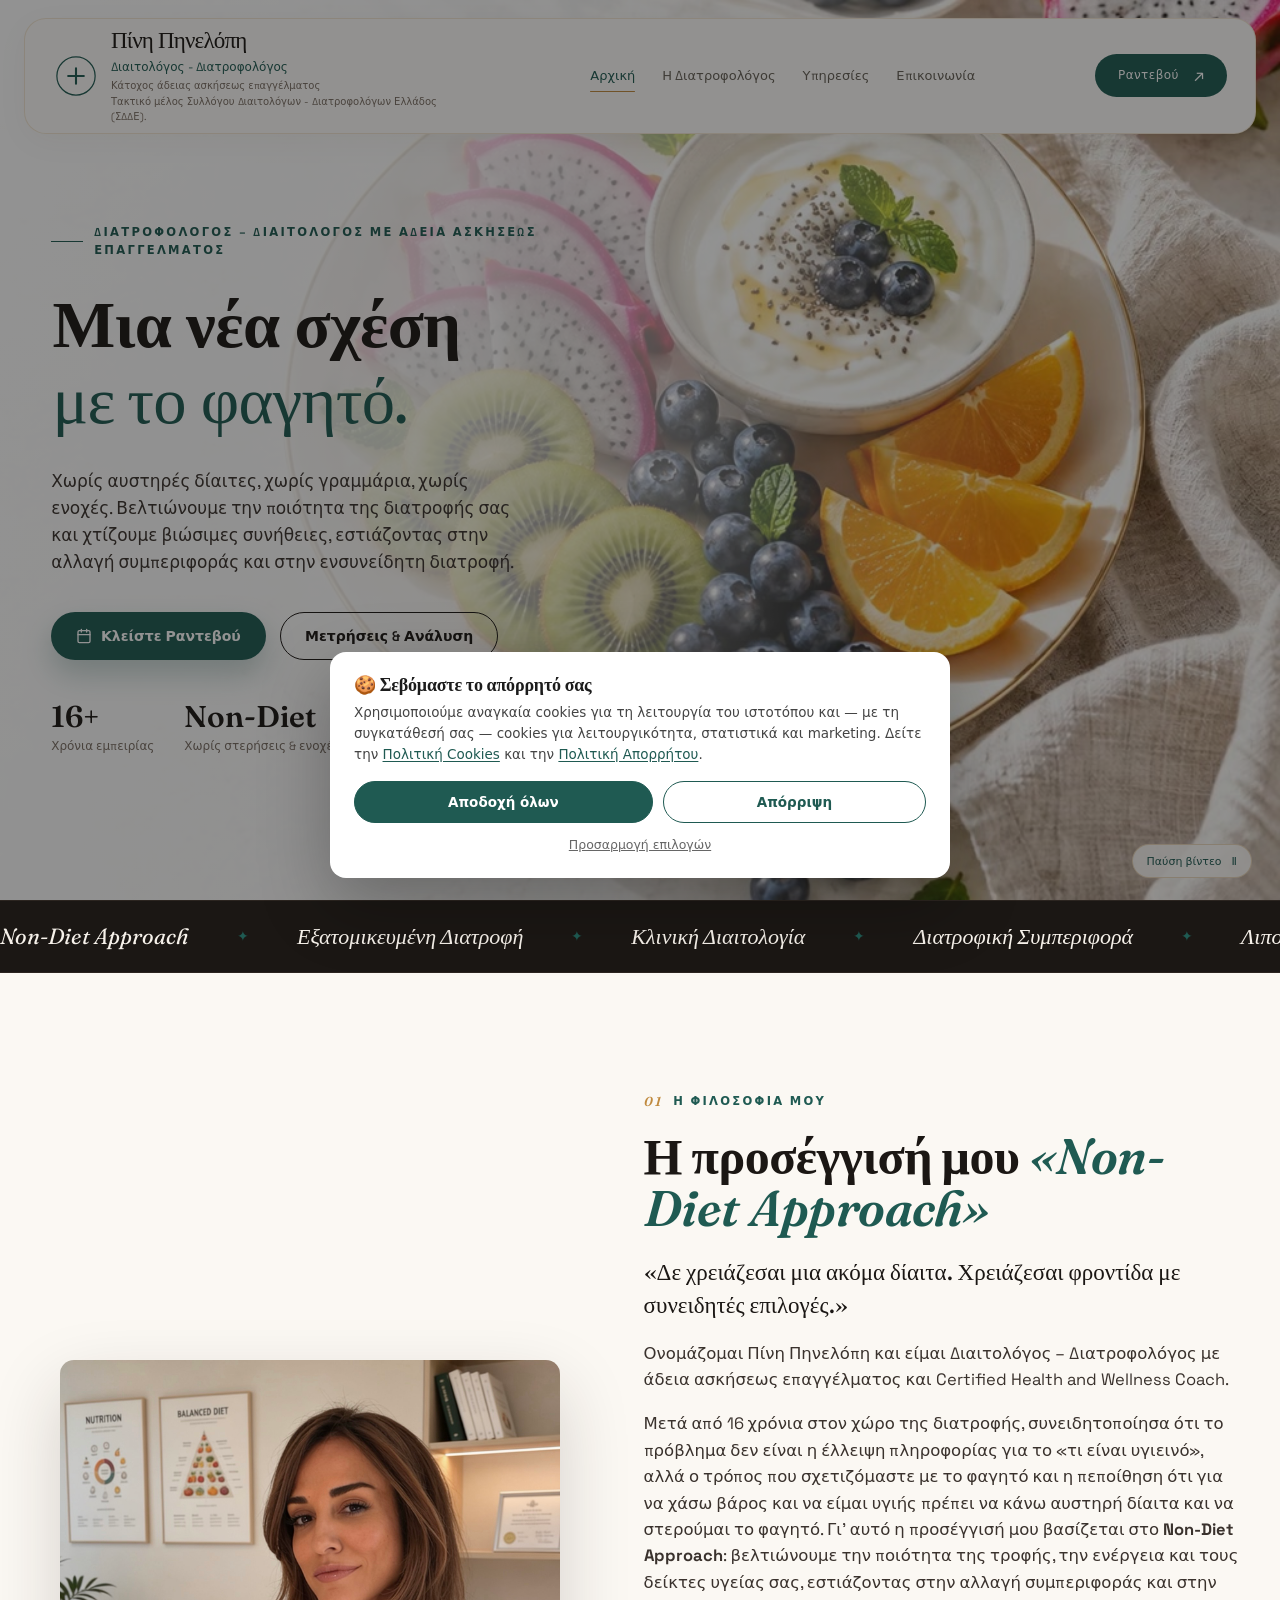
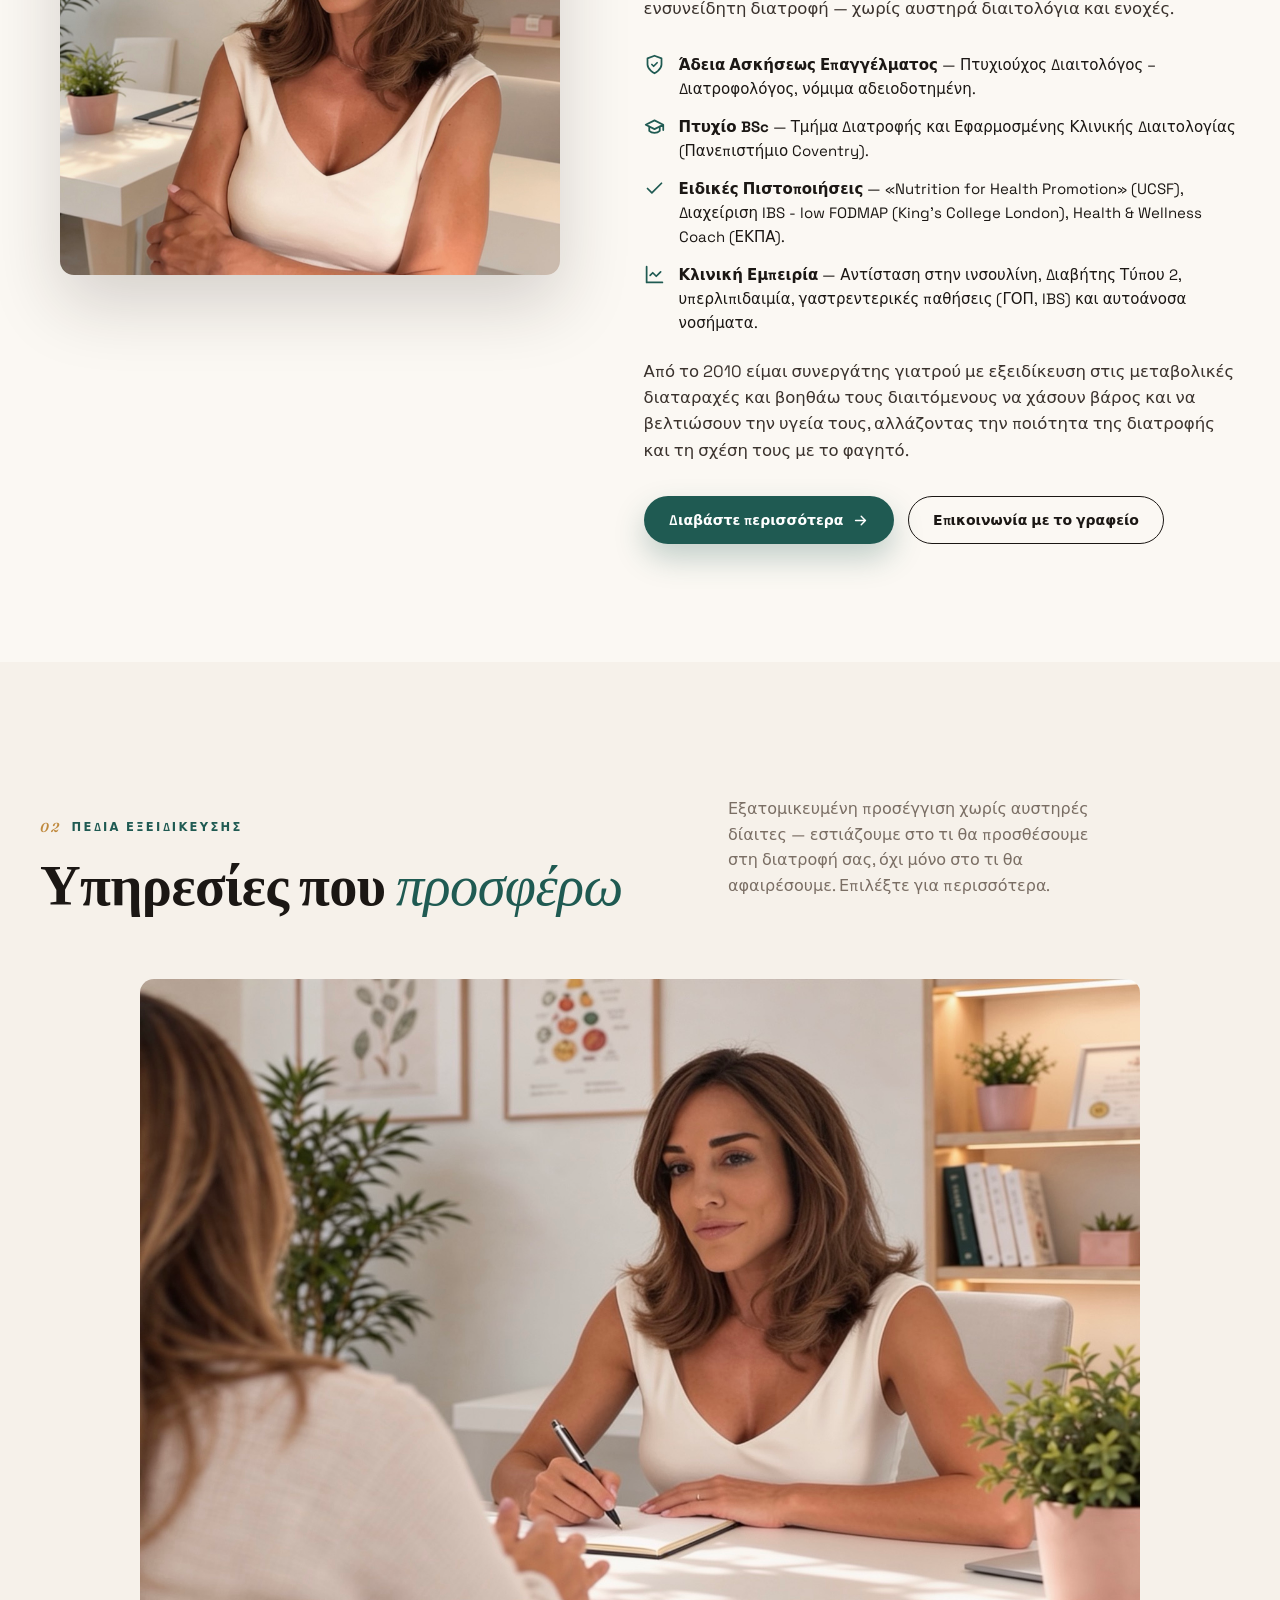
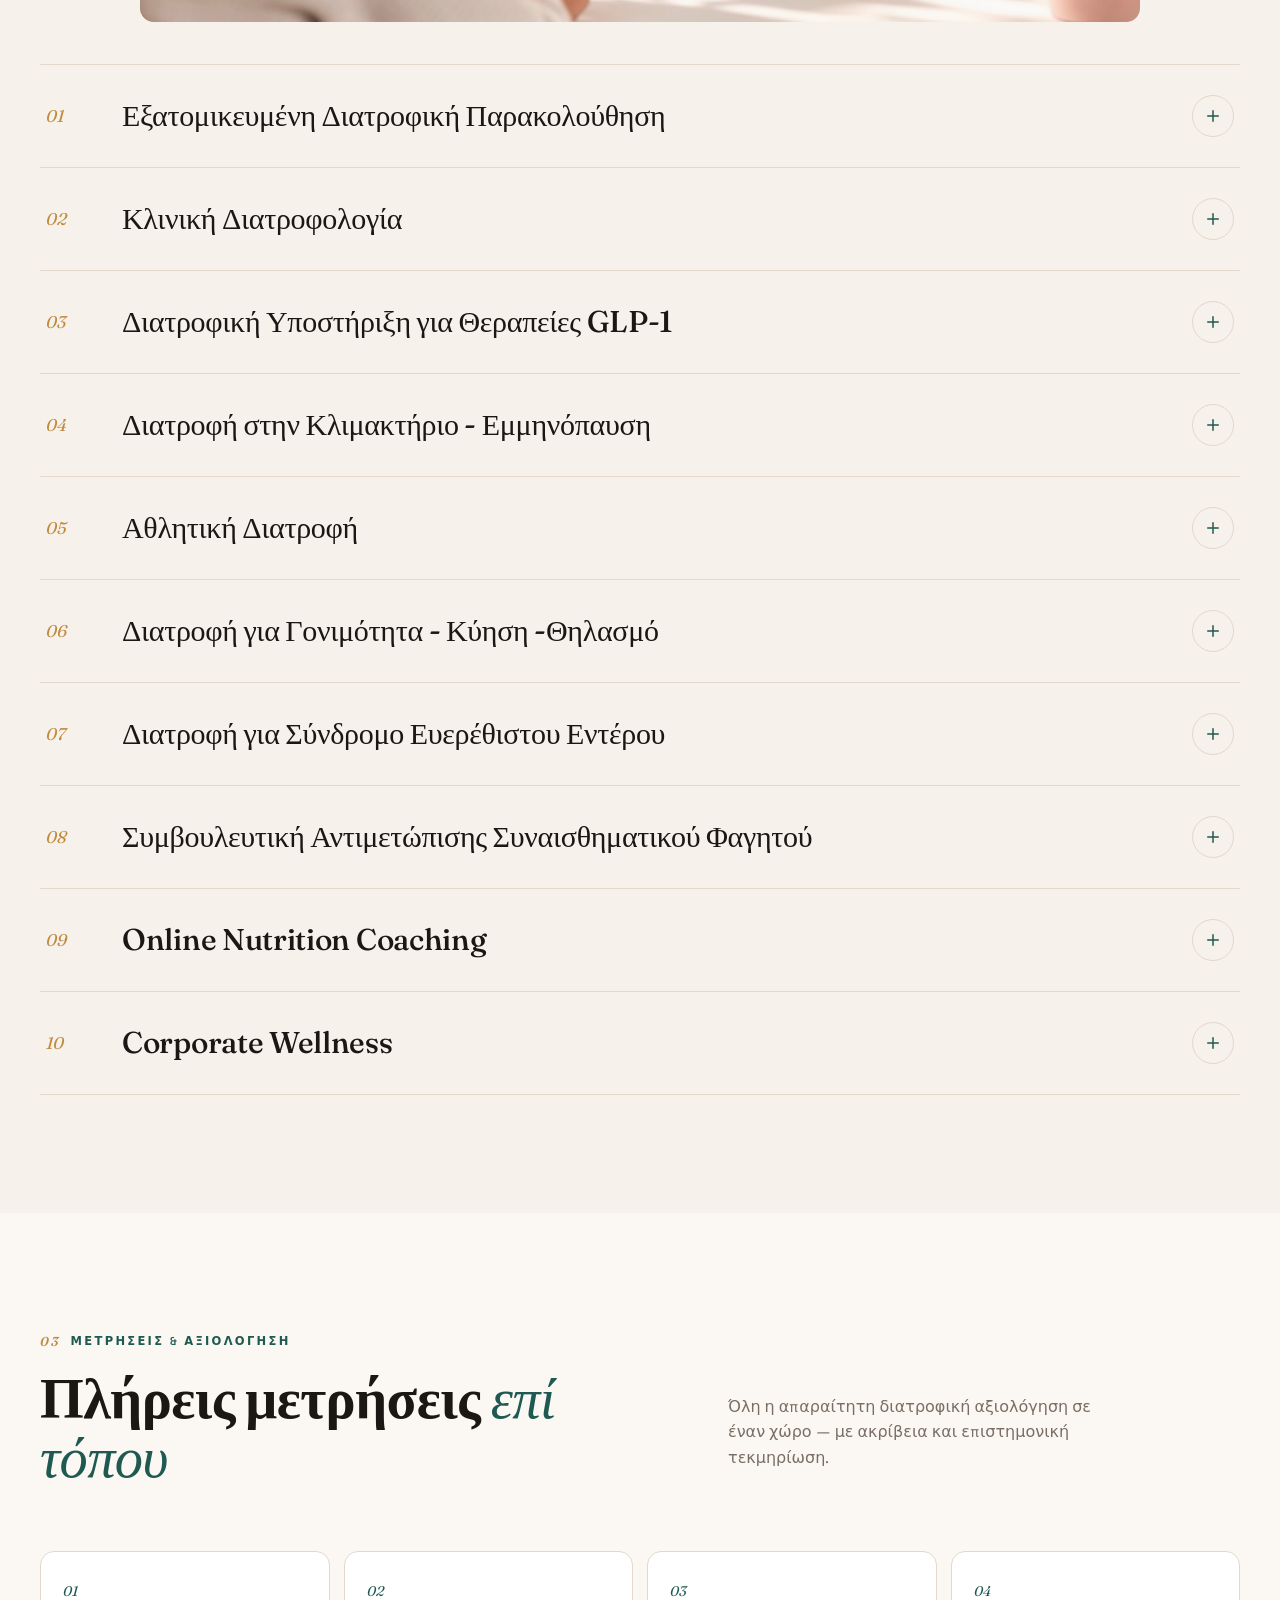
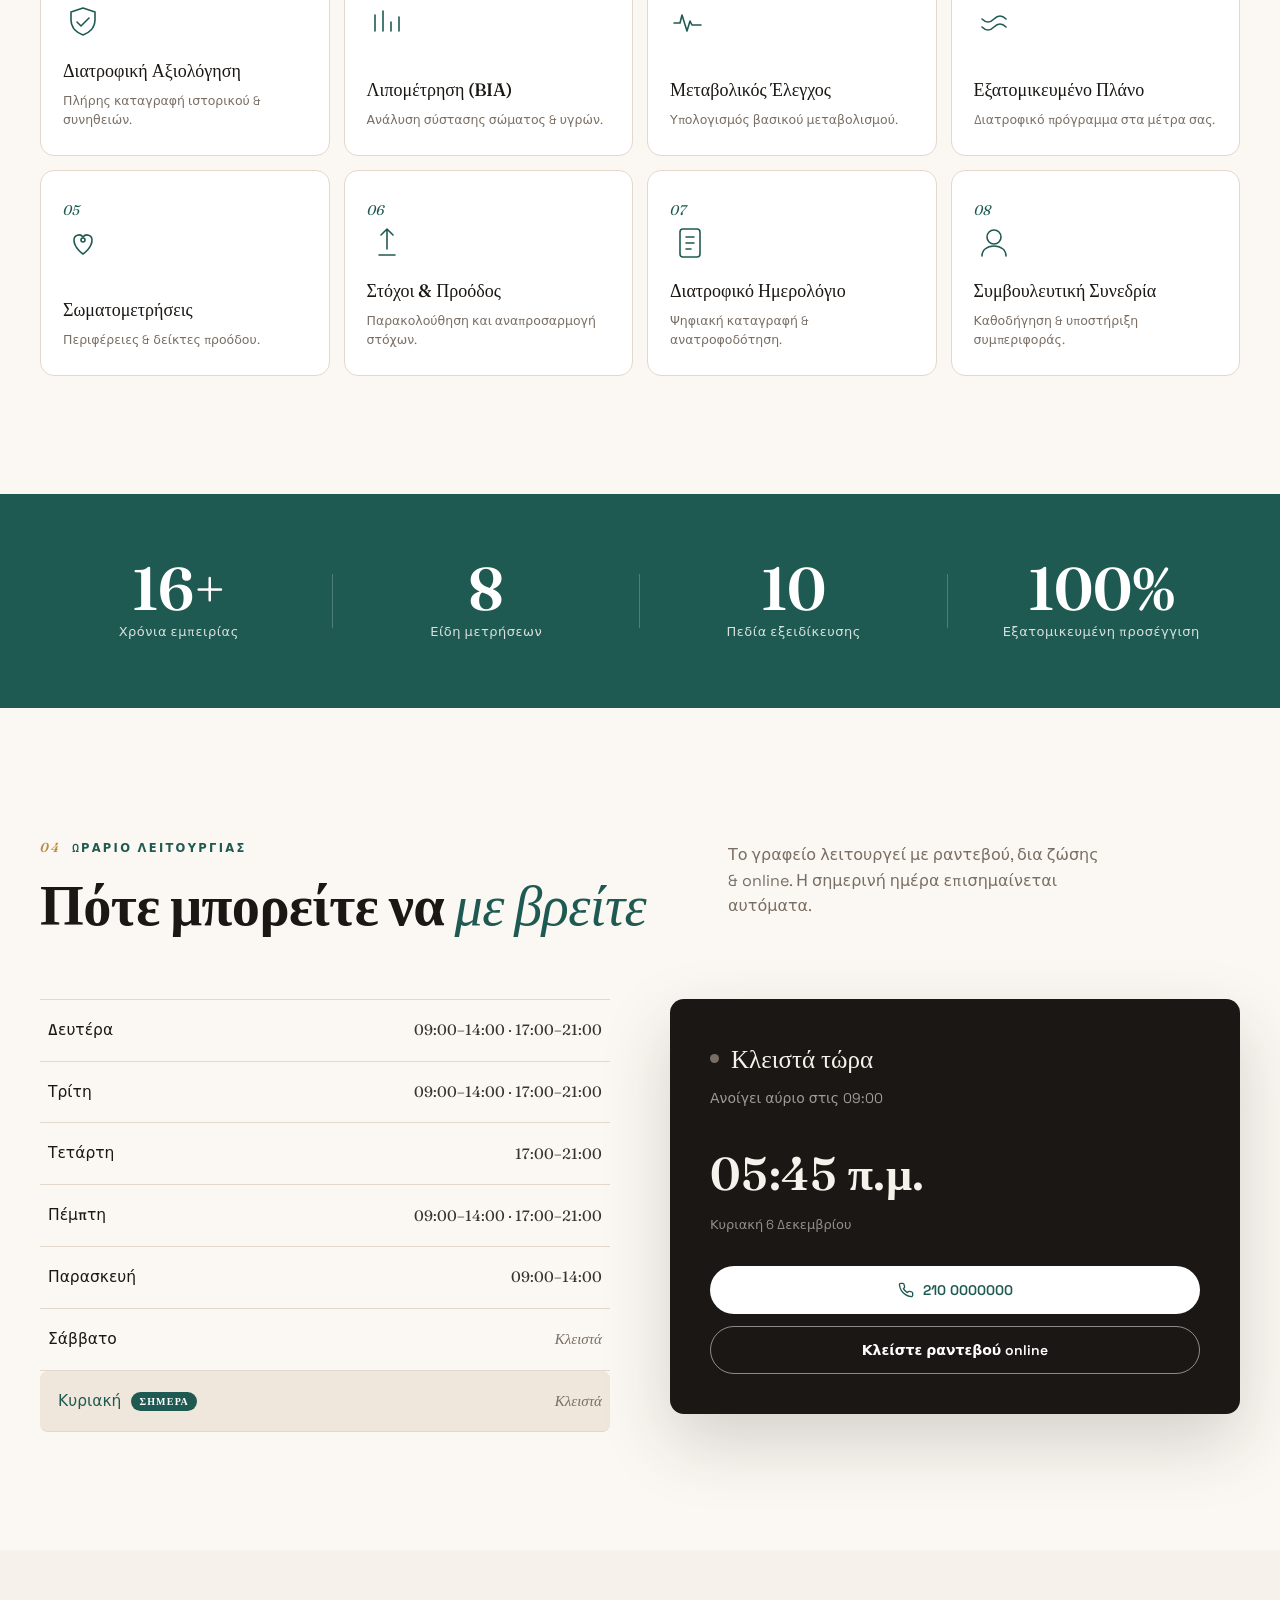
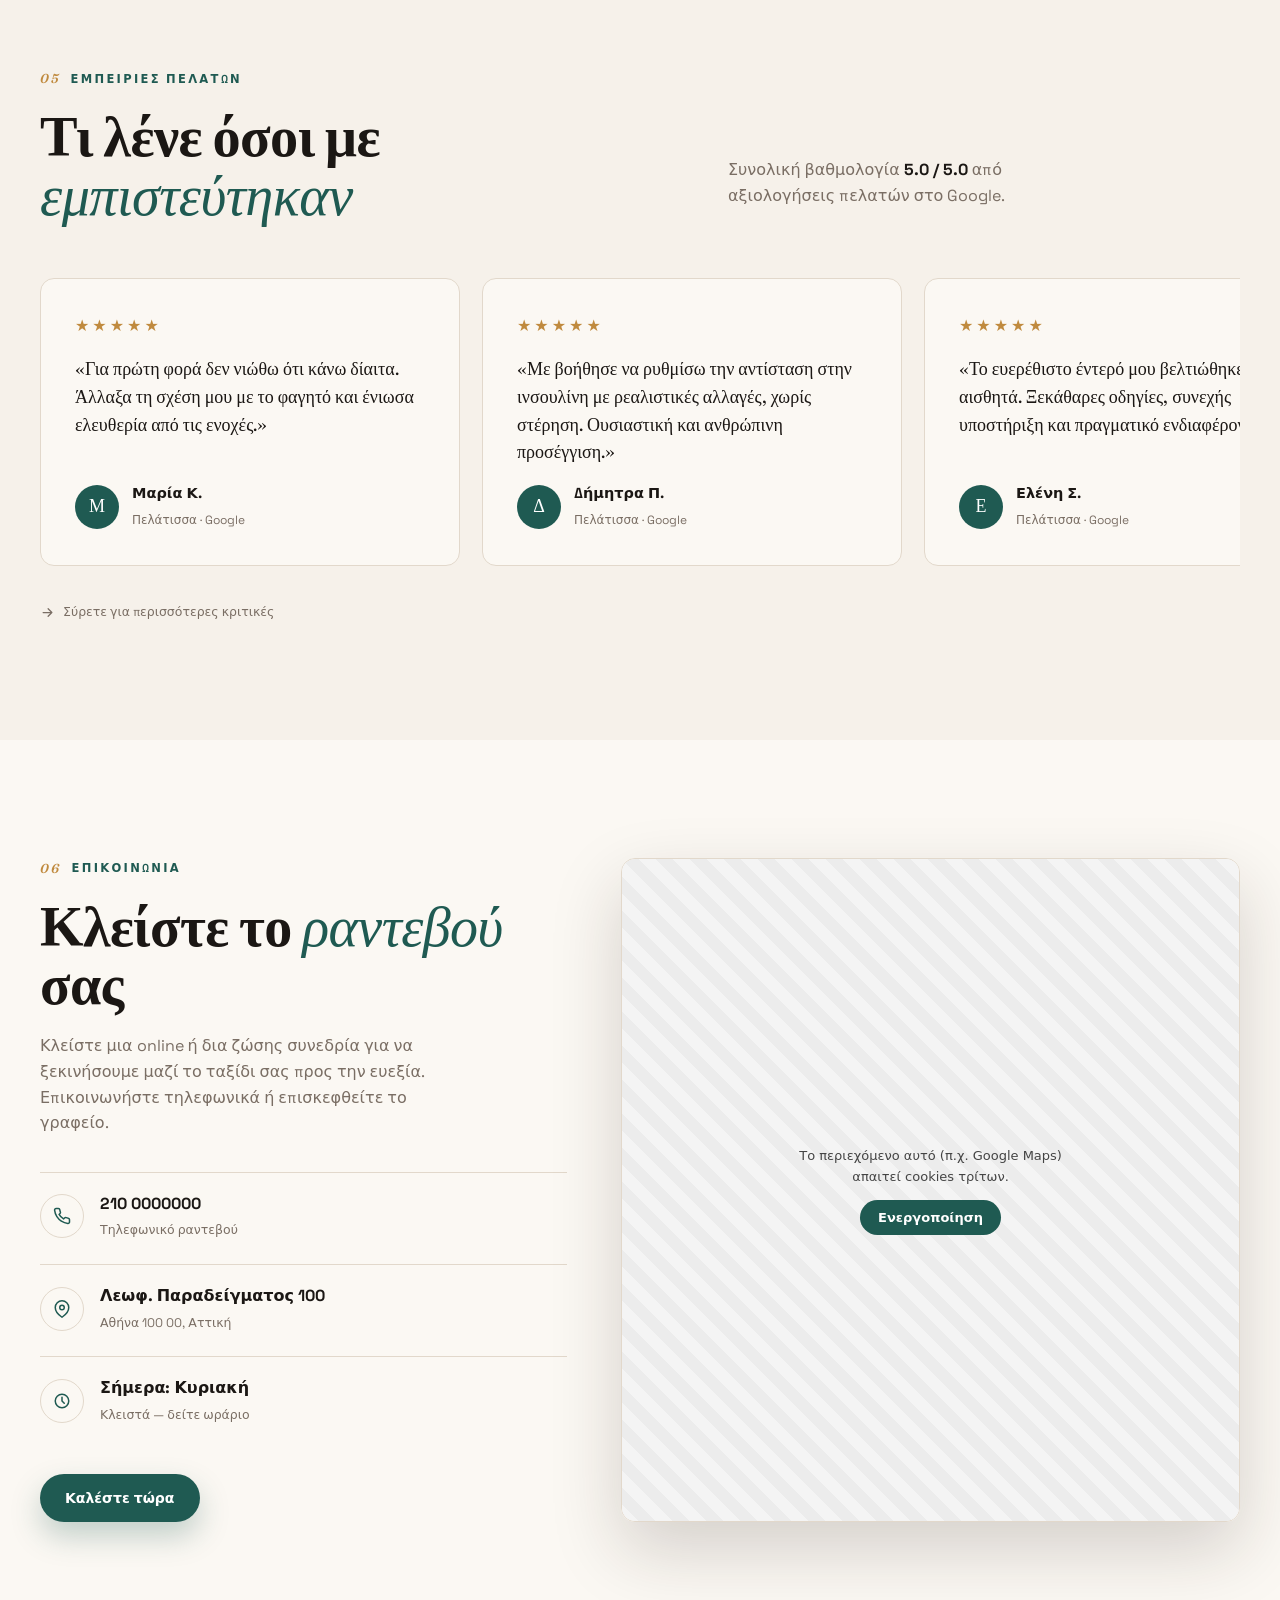
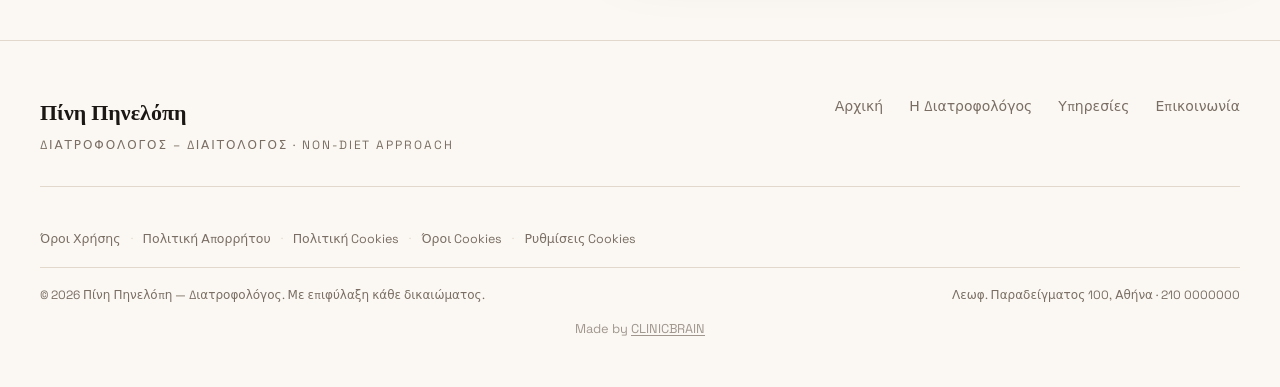
==== commit 80f9e7f1: "Sync repo with live production deploy (dpl_CqcoCrq8) Co-Authored-By: Claude Opus 5.5 (1M context) <n" ====
--- a/index.html
+++ b/index.html
@@ -3,32 +3,32 @@
 <head>
 <meta charset="UTF-8" />
 <meta name="viewport" content="width=device-width, initial-scale=1.0" />
-<title>Πηνελόπη Πίνη — Διατροφολόγος · Non-Diet Approach</title>
-<meta name="description" content="Πηνελόπη Πίνη, Διατροφολόγος – Διαιτολόγος BSc, με άδεια ασκήσεως επαγγέλματος. Εξειδίκευση στη Διατροφική Συμπεριφορά & την Ποιοτική Διατροφή με Non-Diet Approach. Μεταβολικές διαταραχές, αντίσταση στην ινσουλίνη, ευερέθιστο έντερο & αυτοάνοσα." />
-<meta name="keywords" content="διαιτολόγος Αθήνα, διατροφολόγος Αθήνα, Πηνελόπη Πίνη, non-diet approach, αντίσταση ινσουλίνης, ευερέθιστο έντερο, διατροφική συμπεριφορά, λιπομέτρηση, clinical dietitian" />
-<meta name="author" content="Πηνελόπη Πίνη — Διατροφολόγος" />
+<title>Πίνη Πηνελόπη — Διατροφολόγος · Non-Diet Approach</title>
+<meta name="description" content="Πίνη Πηνελόπη, Διατροφολόγος – Διαιτολόγος BSc, με άδεια ασκήσεως επαγγέλματος. Εξειδίκευση στη Διατροφική Συμπεριφορά & την Ποιοτική Διατροφή με Non-Diet Approach. Μεταβολικές διαταραχές, αντίσταση στην ινσουλίνη, ευερέθιστο έντερο & αυτοάνοσα." />
+<meta name="keywords" content="διαιτολόγος Αθήνα, διατροφολόγος Αθήνα, Πίνη Πηνελόπη, non-diet approach, αντίσταση ινσουλίνης, ευερέθιστο έντερο, διατροφική συμπεριφορά, λιπομέτρηση, clinical dietitian" />
+<meta name="author" content="Πίνη Πηνελόπη — Διατροφολόγος" />
 <meta name="robots" content="index, follow, max-image-preview:large" />
 <link rel="canonical" href="https://pinipinelopi.gr/index.html" />
 
-<meta property="og:site_name" content="Πηνελόπη Πίνη — Διατροφολόγος" />
+<meta property="og:site_name" content="Πίνη Πηνελόπη — Διατροφολόγος" />
 <meta property="og:locale" content="el_GR" />
 <meta property="og:type" content="website" />
-<meta property="og:title" content="Πηνελόπη Πίνη — Διατροφολόγος · Non-Diet Approach" />
-<meta property="og:description" content="Πηνελόπη Πίνη, Διατροφολόγος – Διαιτολόγος BSc, με άδεια ασκήσεως επαγγέλματος. Εξειδίκευση στη Διατροφική Συμπεριφορά & την Ποιοτική Διατροφή με Non-Diet Approach. Μεταβολικές διαταραχές, αντίσταση στην ινσουλίνη, ευερέθιστο έντερο & αυτοάνοσα." />
+<meta property="og:title" content="Πίνη Πηνελόπη — Διατροφολόγος · Non-Diet Approach" />
+<meta property="og:description" content="Πίνη Πηνελόπη, Διατροφολόγος – Διαιτολόγος BSc, με άδεια ασκήσεως επαγγέλματος. Εξειδίκευση στη Διατροφική Συμπεριφορά & την Ποιοτική Διατροφή με Non-Diet Approach. Μεταβολικές διαταραχές, αντίσταση στην ινσουλίνη, ευερέθιστο έντερο & αυτοάνοσα." />
 <meta property="og:url" content="https://pinipinelopi.gr/index.html" />
-<meta property="og:image" content="https://pini-swart.vercel.app/assets/pini-home.jpg" />
+<meta property="og:image" content="https://pini-swart.vercel.app/assets/pini-home-sept2026.jpg" />
 <meta name="twitter:card" content="summary_large_image" />
-<meta name="twitter:title" content="Πηνελόπη Πίνη — Διατροφολόγος · Non-Diet Approach" />
-<meta name="twitter:description" content="Πηνελόπη Πίνη, Διατροφολόγος – Διαιτολόγος BSc, με άδεια ασκήσεως επαγγέλματος. Εξειδίκευση στη Διατροφική Συμπεριφορά & την Ποιοτική Διατροφή με Non-Diet Approach. Μεταβολικές διαταραχές, αντίσταση στην ινσουλίνη, ευερέθιστο έντερο & αυτοάνοσα." />
-<meta name="twitter:image" content="https://pini-swart.vercel.app/assets/pini-home.jpg" />
-
-<script type="application/ld+json">{"@context":"https://schema.org","@type":["HealthAndBeautyBusiness","LocalBusiness"],"@id":"https://pinipinelopi.gr/#clinic","name":"Πηνελόπη Πίνη — Διατροφολόγος","alternateName":"Πηνελόπη Πίνη, Διατροφολόγος – Διαιτολόγος BSc","url":"https://pinipinelopi.gr/","telephone":"+302100000000","image":"https://pini-swart.vercel.app/assets/pini-home.jpg","priceRange":"€€","currenciesAccepted":"EUR","address":{"@type":"PostalAddress","streetAddress":"Λεωφ. Παραδείγματος 100","addressLocality":"Αθήνα","addressRegion":"Αττική","postalCode":"10000","addressCountry":"GR"},"geo":{"@type":"GeoCoordinates","latitude":37.9838,"longitude":23.7275},"openingHoursSpecification":[{"@type":"OpeningHoursSpecification","dayOfWeek":["Monday","Tuesday","Thursday"],"opens":"09:00","closes":"21:00"},{"@type":"OpeningHoursSpecification","dayOfWeek":["Wednesday"],"opens":"17:00","closes":"21:00"},{"@type":"OpeningHoursSpecification","dayOfWeek":["Friday"],"opens":"09:00","closes":"14:00"}],"founder":{"@type":"Person","name":"Πηνελόπη Πίνη","jobTitle":"Διατροφολόγος – Διαιτολόγος","alumniOf":"Πανεπιστήμιο Coventry"}}</script>
-<script type="application/ld+json">{"@context":"https://schema.org","@type":"WebSite","name":"Πηνελόπη Πίνη — Διατροφολόγος","url":"https://pinipinelopi.gr/","inLanguage":"el"}</script>
+<meta name="twitter:title" content="Πίνη Πηνελόπη — Διατροφολόγος · Non-Diet Approach" />
+<meta name="twitter:description" content="Πίνη Πηνελόπη, Διατροφολόγος – Διαιτολόγος BSc, με άδεια ασκήσεως επαγγέλματος. Εξειδίκευση στη Διατροφική Συμπεριφορά & την Ποιοτική Διατροφή με Non-Diet Approach. Μεταβολικές διαταραχές, αντίσταση στην ινσουλίνη, ευερέθιστο έντερο & αυτοάνοσα." />
+<meta name="twitter:image" content="https://pini-swart.vercel.app/assets/pini-home-sept2026.jpg" />
+
+<script type="application/ld+json">{"@context":"https://schema.org","@type":["HealthAndBeautyBusiness","LocalBusiness"],"@id":"https://pinipinelopi.gr/#clinic","name":"Πίνη Πηνελόπη — Διατροφολόγος","alternateName":"Πίνη Πηνελόπη, Διατροφολόγος – Διαιτολόγος BSc","url":"https://pinipinelopi.gr/","telephone":"+302100000000","image":"https://pini-swart.vercel.app/assets/pini-home-sept2026.jpg","priceRange":"€€","currenciesAccepted":"EUR","address":{"@type":"PostalAddress","streetAddress":"Λεωφ. Παραδείγματος 100","addressLocality":"Αθήνα","addressRegion":"Αττική","postalCode":"10000","addressCountry":"GR"},"geo":{"@type":"GeoCoordinates","latitude":37.9838,"longitude":23.7275},"openingHoursSpecification":[{"@type":"OpeningHoursSpecification","dayOfWeek":["Monday","Tuesday","Thursday"],"opens":"09:00","closes":"21:00"},{"@type":"OpeningHoursSpecification","dayOfWeek":["Wednesday"],"opens":"17:00","closes":"21:00"},{"@type":"OpeningHoursSpecification","dayOfWeek":["Friday"],"opens":"09:00","closes":"14:00"}],"founder":{"@type":"Person","name":"Πίνη Πηνελόπη","jobTitle":"Διατροφολόγος – Διαιτολόγος","alumniOf":"Πανεπιστήμιο Coventry"}}</script>
+<script type="application/ld+json">{"@context":"https://schema.org","@type":"WebSite","name":"Πίνη Πηνελόπη — Διατροφολόγος","url":"https://pinipinelopi.gr/","inLanguage":"el"}</script>
 <meta name="theme-color" content="#1b1714" />
 <link rel="preconnect" href="https://fonts.googleapis.com" />
 <link rel="preconnect" href="https://fonts.gstatic.com" crossorigin />
 <link href="https://fonts.googleapis.com/css2?family=Fraunces:ital,opsz,wght@0,9..144,400;0,9..144,500;0,9..144,600;0,9..144,700;0,9..144,900;1,9..144,400;1,9..144,500&family=Space+Grotesk:wght@400;500;600;700&display=swap" rel="stylesheet" />
-<link rel="stylesheet" href="assets/premium.css" />
+<link rel="stylesheet" href="assets/premium.css?v=20260917" />
 <style>
   :root{
     --accent:#1f5a52;--accent-deep:#163f39;--gold:#c08a3e;
@@ -41,21 +41,21 @@
   .about-cta .btn svg{width:17px;height:17px}
 </style>
 </head>
-<body>
+<body class="home-page">
 
 <div class="progress" id="progress"></div>
 <div class="overlay" id="overlay"></div>
 
 <header class="topbar" id="topbar">
   <div class="shell nav">
-    <a class="brand" href="#top" aria-label="Πηνελόπη Πίνη">
+    <a class="brand" href="#top" aria-label="Πίνη Πηνελόπη">
       <span class="brand-mark">
         <svg viewBox="0 0 46 46" fill="none">
           <circle cx="23" cy="23" r="22" stroke="currentColor" stroke-width="1.4"/>
           <path d="M23 14v18M14 23h18" stroke="currentColor" stroke-width="2.4" stroke-linecap="round"/>
         </svg>
       </span>
-      <span class="brand-txt"><strong>Πηνελόπη Πίνη</strong><span>Διατροφολόγος – Διαιτολόγος</span></span>
+      <span class="brand-txt"><strong>Πίνη Πηνελόπη</strong><span class="brand-title">Διαιτολόγος - Διατροφολόγος</span><span class="brand-license">Κάτοχος άδειας ασκήσεως επαγγέλματος</span><span class="brand-membership">Τακτικό μέλος Συλλόγου Διαιτολόγων - Διατροφολόγων Ελλάδος (ΣΔΔΕ).</span></span>
     </a>
     <nav class="nav-links">
       <a href="index.html">Αρχική</a>
@@ -84,7 +84,7 @@
 
 <main id="top">
 <section class="hero">
-  <video class="hero-video" autoplay muted loop playsinline preload="metadata" poster="assets/healthy-breakfast.jpg" aria-hidden="true" tabindex="-1">
+  <video class="hero-video" autoplay muted loop playsinline preload="metadata" poster="assets/healthy-food-steady-poster.jpg" aria-hidden="true" tabindex="-1">
     <source src="assets/healthy-food-smooth.mp4" type="video/mp4" />
   </video>
   <button class="video-toggle" type="button" aria-label="Παύση βίντεο φόντου" aria-pressed="false">Παύση βίντεο <span aria-hidden="true">Ⅱ</span></button>
@@ -105,7 +105,7 @@
       </div>
       <img class="hero-mobile-art" src="assets/healthy-breakfast.jpg" alt="Φρέσκα φρούτα και γιαούρτι σε ένα φωτεινό πρωινό τραπέζι" width="1536" height="1024" />
       <div class="hero-meta">
-        <div class="m"><strong data-count="16" data-suffix="+">16+</strong><span>Χρόνια εμπειρίας</span></div>
+        <div class="m"><strong >16+</strong><span>Χρόνια εμπειρίας</span></div>
         <div class="m"><strong>Non-Diet</strong><span>Χωρίς στερήσεις & ενοχές</span></div>
         <div class="m"><strong>5.0★</strong><span>Κριτικές Google</span></div>
       </div>
@@ -128,8 +128,8 @@
   <div class="shell">
     <div class="about-grid">
       <div class="about-figure reveal">
-        <img src="assets/pini-home.jpg" width="1086" height="1448" loading="lazy" decoding="async" alt="Πηνελόπη Πίνη — Διαιτολόγος – Διατροφολόγος" />
-        <div class="tag"><strong>Άδεια</strong><span>Ασκήσεως Επαγγέλματος</span></div>
+        <img src="assets/pini-home-sept2026.jpg" width="1552" height="1600" loading="lazy" decoding="async" alt="Πίνη Πηνελόπη — Διαιτολόγος – Διατροφολόγος" />
+        
       </div>
       <div class="about-body">
         <div class="kicker"><span class="num">01</span> Η φιλοσοφία μου</div>
@@ -143,7 +143,7 @@
           <li><svg viewBox="0 0 24 24" fill="none" stroke="currentColor" stroke-width="2" stroke-linecap="round" stroke-linejoin="round"><path d="M20 6 9 17l-5-5"/></svg><span><b>Ειδικές Πιστοποιήσεις</b> — «Nutrition for Health Promotion» (UCSF), Διαχείριση IBS - low FODMAP (King's College London), Health &amp; Wellness Coach (ΕΚΠΑ).</span></li>
           <li><svg viewBox="0 0 24 24" fill="none" stroke="currentColor" stroke-width="2" stroke-linecap="round" stroke-linejoin="round"><path d="M3 3v18h18"/><path d="m19 9-5 5-4-4-3 3"/></svg><span><b>Κλινική Εμπειρία</b> — Αντίσταση στην ινσουλίνη, Διαβήτης Τύπου 2, υπερλιπιδαιμία, γαστρεντερικές παθήσεις (ΓΟΠ, IBS) και αυτοάνοσα νοσήματα.</span></li>
         </ul>
-        <p class="reveal" style="margin-top:1.5rem;">Από το 2010 είμαι συνεργάτης ολιστικού γιατρού και βοηθάω τους διαιτόμενους να χάσουν βάρος και να βελτιώσουν την υγεία τους, αλλάζοντας την ποιότητα της διατροφής και τη σχέση τους με το φαγητό.</p>
+        <p class="reveal" style="margin-top:1.5rem;">Από το 2010 είμαι συνεργάτης γιατρού με εξειδίκευση στις μεταβολικές διαταραχές και βοηθάω τους διαιτόμενους να χάσουν βάρος και να βελτιώσουν την υγεία τους, αλλάζοντας την ποιότητα της διατροφής και τη σχέση τους με το φαγητό.</p>
         <div class="about-cta reveal">
           <a class="btn primary" href="h-diatrofologos.html" data-magnetic>
             Διαβάστε περισσότερα
@@ -165,31 +165,47 @@
       </div>
       <p class="lead">Εξατομικευμένη προσέγγιση χωρίς αυστηρές δίαιτες — εστιάζουμε στο τι θα προσθέσουμε στη διατροφή σας, όχι μόνο στο τι θα αφαιρέσουμε. Επιλέξτε για περισσότερα.</p>
     </div>
-    <figure class="food-editorial reveal"><img src="assets/coconut-yogurt.jpg" alt="Γιαούρτι σε καρύδα με μύρτιλα, βρώμη και ξηρούς καρπούς" width="1536" height="1024" loading="lazy" decoding="async" /></figure>
+    <figure class="services-portrait reveal"><img src="assets/pini-services-sept2026.jpg" alt="Η Πίνη Πηνελόπη σε συνεδρία διατροφικής συμβουλευτικής" width="1600" height="1029" loading="lazy" decoding="async" /></figure>
     <div class="svc-list" id="svcList">
       <article class="svc-row reveal">
-        <div class="svc-head"><span class="no">01</span><h3>Εξατομικευμένη Διατροφή</h3><span class="ico"><svg viewBox="0 0 24 24" fill="none" stroke="currentColor" stroke-width="2" stroke-linecap="round"><path d="M12 5v14M5 12h14"/></svg></span></div>
-        <div class="svc-body"><div class="svc-body-inner">Personalized Nutrition προσαρμοσμένη στον δικό σας τρόπο ζωής. Χτίζουμε καθημερινές συνήθειες που ταιριάζουν σε εσάς, ώστε η υγιεινή διατροφή να γίνει αυθόρμητη επιλογή και όχι καταναγκαστικό έργο.<div class="feats"><span>Βιώσιμες συνήθειες</span><span>Ποιοτική διατροφή</span><span>Ενέργεια & γεύση</span></div></div></div>
-      </article>
-      <article class="svc-row reveal">
-        <div class="svc-head"><span class="no">02</span><h3>Κλινική Διαιτολογία</h3><span class="ico"><svg viewBox="0 0 24 24" fill="none" stroke="currentColor" stroke-width="2" stroke-linecap="round"><path d="M12 5v14M5 12h14"/></svg></span></div>
-        <div class="svc-body"><div class="svc-body-inner">Διατροφική υποστήριξη σε διαβήτη, αντίσταση στην ινσουλίνη, υπερλιπιδαιμία και καρδιομεταβολικά νοσήματα — με ασφάλεια και επιστημονική τεκμηρίωση, σε συνεργασία με τον θεράποντα ιατρό σας.<div class="feats"><span>Διαβήτης</span><span>Αντίσταση ινσουλίνης</span><span>Υπερλιπιδαιμία</span></div></div></div>
-      </article>
-      <article class="svc-row reveal">
-        <div class="svc-head"><span class="no">03</span><h3>Διατροφική Συμπεριφορά</h3><span class="ico"><svg viewBox="0 0 24 24" fill="none" stroke="currentColor" stroke-width="2" stroke-linecap="round"><path d="M12 5v14M5 12h14"/></svg></span></div>
-        <div class="svc-body"><div class="svc-body-inner">Nutritional Counseling για τη διαχείριση της σχέσης σας με το φαγητό — συναισθηματικό φαγητό, χρόνια δίαιτα, ενοχές. Μαθαίνουμε να αναγνωρίζουμε τα σήματα πείνας και κορεσμού του σώματος.<div class="feats"><span>Ενσυνείδητη διατροφή</span><span>Συναισθηματικό φαγητό</span><span>Ελευθερία από ενοχές</span></div></div></div>
-      </article>
-      <article class="svc-row reveal">
-        <div class="svc-head"><span class="no">04</span><h3>Μεταβολισμός & Σύσταση Σώματος</h3><span class="ico"><svg viewBox="0 0 24 24" fill="none" stroke="currentColor" stroke-width="2" stroke-linecap="round"><path d="M12 5v14M5 12h14"/></svg></span></div>
-        <div class="svc-body"><div class="svc-body-inner">Λιπομέτρηση και ανάλυση σύστασης σώματος για να παρακολουθούμε την πρόοδό σας με αντικειμενικούς δείκτες — πέρα από τον αριθμό στη ζυγαριά.<div class="feats"><span>Λιπομέτρηση</span><span>Μεταβολικός έλεγχος</span><span>Δείκτες προόδου</span></div></div></div>
-      </article>
-      <article class="svc-row reveal">
-        <div class="svc-head"><span class="no">05</span><h3>Ευερέθιστο Έντερο & Αυτοάνοσα</h3><span class="ico"><svg viewBox="0 0 24 24" fill="none" stroke="currentColor" stroke-width="2" stroke-linecap="round"><path d="M12 5v14M5 12h14"/></svg></span></div>
-        <div class="svc-body"><div class="svc-body-inner">Στοχευμένη διατροφική υποστήριξη για το σύνδρομο ευερέθιστου εντέρου (IBS) και τα αυτοάνοσα νοσήματα, με σεβασμό στην ιδιαιτερότητα κάθε οργανισμού και στην καθημερινότητά σας.<div class="feats"><span>Ευερέθιστο έντερο</span><span>Αυτοάνοσα</span><span>Εξατομικευμένη προσέγγιση</span></div></div></div>
-      </article>
-      <article class="svc-row reveal">
-        <div class="svc-head"><span class="no">06</span><h3>Lifestyle & Wellness Coaching</h3><span class="ico"><svg viewBox="0 0 24 24" fill="none" stroke="currentColor" stroke-width="2" stroke-linecap="round"><path d="M12 5v14M5 12h14"/></svg></span></div>
-        <div class="svc-body"><div class="svc-body-inner">Τροποποίηση συμπεριφοράς και wellness coaching που συνδυάζει την επιστημονική γνώση με την ψυχολογία της αλλαγής, για να ξεπεράσετε τα εμπόδια και να χτίσετε συνήθειες που διαρκούν.<div class="feats"><span>Αλλαγή συμπεριφοράς</span><span>Habit building</span><span>Ολιστική ευεξία</span></div></div></div>
+        <div class="svc-head"><span class="no">01</span><h3>Εξατομικευμένη Διατροφική Παρακολούθηση</h3><span class="ico"><svg viewBox="0 0 24 24" fill="none" stroke="currentColor" stroke-width="2" stroke-linecap="round"><path d="M12 5v14M5 12h14"/></svg></span></div>
+        <div class="svc-body"><div class="svc-body-inner">Λήψη ιστορικού, λιπομέτρηση/ανάλυση σύστασης σώματος και σχεδιασμός προσαρμοσμένων πλάνων διατροφής.</div></div>
+      </article>
+      <article class="svc-row reveal">
+        <div class="svc-head"><span class="no">02</span><h3>Κλινική Διατροφολογία</h3><span class="ico"><svg viewBox="0 0 24 24" fill="none" stroke="currentColor" stroke-width="2" stroke-linecap="round"><path d="M12 5v14M5 12h14"/></svg></span></div>
+        <div class="svc-body"><div class="svc-body-inner">Εξειδικευμένα πρωτόκολλα για αντίσταση στην ινσουλίνη, σακχαρώδη διαβήτη, αυξημένα λιπίδια (χοληστερόλη/τριγλυκερίδια), γαστρεντερικές διαταραχές (π.χ. σύνδρομο ευερέθιστου εντέρου)  και ορμονικές διαταραχές (π.χ. Hashimoto, σύνδρομο πολυκυστικών ωοθηκών).</div></div>
+      </article>
+      <article class="svc-row reveal">
+        <div class="svc-head"><span class="no">03</span><h3>Διατροφική Υποστήριξη για Θεραπείες GLP-1</h3><span class="ico"><svg viewBox="0 0 24 24" fill="none" stroke="currentColor" stroke-width="2" stroke-linecap="round"><path d="M12 5v14M5 12h14"/></svg></span></div>
+        <div class="svc-body"><div class="svc-body-inner">Ειδικά σχεδιασμένο πρόγραμμα για άτομα που λαμβάνουν αγωγή απώλειας βάρους με στόχο τη διατήρηση της μυϊκής μάζας, την επάρκεια θρεπτικών συστατικών και τη διαχείριση παρενεργειών.</div></div>
+      </article>
+      <article class="svc-row reveal">
+        <div class="svc-head"><span class="no">04</span><h3>Διατροφή στην Κλιμακτήριο - Εμμηνόπαυση</h3><span class="ico"><svg viewBox="0 0 24 24" fill="none" stroke="currentColor" stroke-width="2" stroke-linecap="round"><path d="M12 5v14M5 12h14"/></svg></span></div>
+        <div class="svc-body"><div class="svc-body-inner">Εξειδικευμένη διατροφή που στοχεύει στη διαχείριση των ορμονικών διακυμάνσεων και τον έλεγχο του βάρους.</div></div>
+      </article>
+      <article class="svc-row reveal">
+        <div class="svc-head"><span class="no">05</span><h3>Αθλητική Διατροφή</h3><span class="ico"><svg viewBox="0 0 24 24" fill="none" stroke="currentColor" stroke-width="2" stroke-linecap="round"><path d="M12 5v14M5 12h14"/></svg></span></div>
+        <div class="svc-body"><div class="svc-body-inner">Βελτιστοποίηση της αθλητικής απόδοσης, προγραμματισμός γευμάτων πριν/μετά την προπόνηση και στρατηγική ενυδάτωσης.</div></div>
+      </article>
+      <article class="svc-row reveal">
+        <div class="svc-head"><span class="no">06</span><h3>Διατροφή για Γονιμότητα - Κύηση -Θηλασμό</h3><span class="ico"><svg viewBox="0 0 24 24" fill="none" stroke="currentColor" stroke-width="2" stroke-linecap="round"><path d="M12 5v14M5 12h14"/></svg></span></div>
+        <div class="svc-body"><div class="svc-body-inner">Εξειδικευμένη υποστήριξη για τη γονιμότητα, την εγκυμοσύνη, τον θηλασμό</div></div>
+      </article>
+      <article class="svc-row reveal">
+        <div class="svc-head"><span class="no">07</span><h3>Διατροφή για Σύνδρομο Ευερέθιστου Εντέρου</h3><span class="ico"><svg viewBox="0 0 24 24" fill="none" stroke="currentColor" stroke-width="2" stroke-linecap="round"><path d="M12 5v14M5 12h14"/></svg></span></div>
+        <div class="svc-body"><div class="svc-body-inner">Στοχευμένες διατροφικές παρεμβάσεις για την αντιμετώπιση των συμπτωμάτων του ΣΕΕ, όπως κοιλιακός πόνος, φούσκωμα, μετεωρισμός, διάρροια ή δυσκοιλιότητα.</div></div>
+      </article>
+      <article class="svc-row reveal">
+        <div class="svc-head"><span class="no">08</span><h3>Συμβουλευτική Αντιμετώπισης Συναισθηματικού Φαγητού</h3><span class="ico"><svg viewBox="0 0 24 24" fill="none" stroke="currentColor" stroke-width="2" stroke-linecap="round"><path d="M12 5v14M5 12h14"/></svg></span></div>
+        <div class="svc-body"><div class="svc-body-inner">Εκπαίδευση για την αποδέσμευση από τη λογική της στερητικής δίαιτας, τη διαχείριση της συναισθηματικής υπερφαγίας και τη βελτίωση της σχέσης με το σώμα.</div></div>
+      </article>
+      <article class="svc-row reveal">
+        <div class="svc-head"><span class="no">09</span><h3>Online Nutrition Coaching</h3><span class="ico"><svg viewBox="0 0 24 24" fill="none" stroke="currentColor" stroke-width="2" stroke-linecap="round"><path d="M12 5v14M5 12h14"/></svg></span></div>
+        <div class="svc-body"><div class="svc-body-inner">Πλήρως εξ αποστάσεως παρακολούθηση μέσω συνεδριών βιντεοκλήσης για άτομα με επιβαρυμένο πρόγραμμα ή κατοίκους εξωτερικού.</div></div>
+      </article>
+      <article class="svc-row reveal">
+        <div class="svc-head"><span class="no">10</span><h3>Corporate Wellness</h3><span class="ico"><svg viewBox="0 0 24 24" fill="none" stroke="currentColor" stroke-width="2" stroke-linecap="round"><path d="M12 5v14M5 12h14"/></svg></span></div>
+        <div class="svc-body"><div class="svc-body-inner">Προγράμματα ευεξίας για εταιρείες (διαδραστικά workshops, ομιλίες για τη διατροφή στο γραφείο, ατομικές συνεδρίες για υπαλλήλους).</div></div>
       </article>
     </div>
   </div>
@@ -219,9 +235,9 @@
 
 <section class="stats">
   <div class="shell stats-grid">
-    <div class="stat reveal"><strong data-count="16" data-suffix="+">0</strong><span>Χρόνια εμπειρίας</span></div>
+    <div class="stat reveal"><strong>16+</strong><span>Χρόνια εμπειρίας</span></div>
     <div class="stat reveal"><strong data-count="8" data-suffix="">0</strong><span>Είδη μετρήσεων</span></div>
-    <div class="stat reveal"><strong data-count="6" data-suffix="">0</strong><span>Πεδία εξειδίκευσης</span></div>
+    <div class="stat reveal"><strong data-count="10" data-suffix="">0</strong><span>Πεδία εξειδίκευσης</span></div>
     <div class="stat reveal"><strong data-count="100" data-suffix="%">0</strong><span>Εξατομικευμένη προσέγγιση</span></div>
   </div>
 </section>
@@ -304,7 +320,7 @@
 <footer>
   <div class="shell">
     <div class="foot-top">
-      <div class="foot-brand"><strong>Πηνελόπη Πίνη</strong><span>Διατροφολόγος – Διαιτολόγος · Non-Diet Approach</span></div>
+      <div class="foot-brand"><strong>Πίνη Πηνελόπη</strong><span>Διατροφολόγος – Διαιτολόγος · Non-Diet Approach</span></div>
       <nav class="foot-nav">
         <a href="index.html">Αρχική</a><a href="h-diatrofologos.html">Η Διατροφολόγος</a><a href="ypiresies.html">Υπηρεσίες</a><a href="epikoinonia.html">Επικοινωνία</a>
       </nav>
@@ -317,7 +333,7 @@
       <a href="#" data-cookie-settings>Ρυθμίσεις Cookies</a>
     </div>
     <div class="foot-bottom">
-      <span>© <span id="year"></span> Πηνελόπη Πίνη — Διατροφολόγος. Με επιφύλαξη κάθε δικαιώματος.</span>
+      <span>© <span id="year"></span> Πίνη Πηνελόπη — Διατροφολόγος. Με επιφύλαξη κάθε δικαιώματος.</span>
       <span>Λεωφ. Παραδείγματος 100, Αθήνα · 210 0000000</span>
     </div>
     <p class="cb-credit">
@@ -332,7 +348,7 @@
   <svg viewBox="0 0 24 24" fill="none" stroke="currentColor" stroke-width="2.4" stroke-linecap="round" stroke-linejoin="round"><path d="M12 19V5M5 12l7-7 7 7"/></svg>
 </button>
 
-<script src="assets/premium.js"></script>
+<script src="assets/premium.js?v=steady3"></script>
 <script src="cookie-consent.js"></script>
 </body>
 </html>
--- a/assets/premium.css
+++ b/assets/premium.css
@@ -499,3 +499,42 @@
 
 /* Keep the opening composition steady as mobile browser chrome changes. */
 @supports (height:100svh){@media(min-width:561px){.hero{min-height:100svh;}}}
+
+/* A stationary opening screen: only the food film changes. */
+.home-page .hero h1 .word i,
+.home-page .hero-copy,
+.home-page .hero-actions,
+.home-page .hero-meta{animation:none;transform:none;opacity:1;}
+.home-page .ecg-wrap{display:none;}
+.home-page .marquee-track{animation:none;transform:none;}
+.home-page .topbar,.home-page .topbar.scrolled{height:82px;background:#fffdfa;backdrop-filter:none;-webkit-backdrop-filter:none;transition:none;}
+.home-page .hero-video{transform:none;animation:none;transition:none;}
+@media(max-width:1000px){.home-page .topbar,.home-page .topbar.scrolled{height:76px;}}
+@media(max-width:560px){.home-page .topbar,.home-page .topbar.scrolled{height:68px;}}
+
+/* Full professional identity and the supplied September portraits. */
+.topbar,.topbar.scrolled,.home-page .topbar,.home-page .topbar.scrolled{height:116px;}
+.brand-txt{max-width:390px;}
+.brand-txt strong{font-size:23px;}
+.brand-txt span{font-size:10px;line-height:1.45;letter-spacing:0;text-transform:none;margin-top:2px;}
+.brand-txt .brand-title{font-size:12px;color:var(--accent);margin-top:5px;}
+.brand-txt .brand-membership{max-width:360px;}
+.nav{gap:20px;}
+.nav-phone{display:none;}
+.about-figure img{aspect-ratio:auto;height:auto;object-fit:contain;object-position:center;}
+.services-portrait{margin:0 auto 42px;max-width:1000px;overflow:hidden;border-radius:var(--r);}
+.services-portrait img{display:block;width:100%;height:auto;object-fit:contain;}
+.biography-page{padding-top:170px;}
+.biography-page .about-figure{align-self:start;position:sticky;top:155px;}
+.biography-page h1{font-size:clamp(36px,4vw,54px);margin:0 0 30px;}
+#services[style]{padding-top:170px!important;}
+.home-page .hero{padding-top:165px;}
+@media(max-width:1000px){.biography-page .about-figure{position:static;}.brand-txt{max-width:440px;}}
+@media(max-width:560px){
+ .topbar,.topbar.scrolled,.home-page .topbar,.home-page .topbar.scrolled{height:126px;}
+ .brand{min-width:0;flex-shrink:1;}.brand-mark{display:none;}.brand-txt{max-width:100%;}
+ .brand-txt strong{font-size:20px;}.brand-txt span{font-size:9.5px;line-height:1.4;}.brand-txt .brand-title{font-size:11px;}
+ .nav{gap:5px;}.nav-side{flex-shrink:0;}.hamburger{width:38px;padding:9px;}
+ .home-page .hero{padding-top:162px;}.biography-page{padding-top:164px;}
+ .drawer{padding-top:160px;}.services-portrait{margin-bottom:28px;}
+}
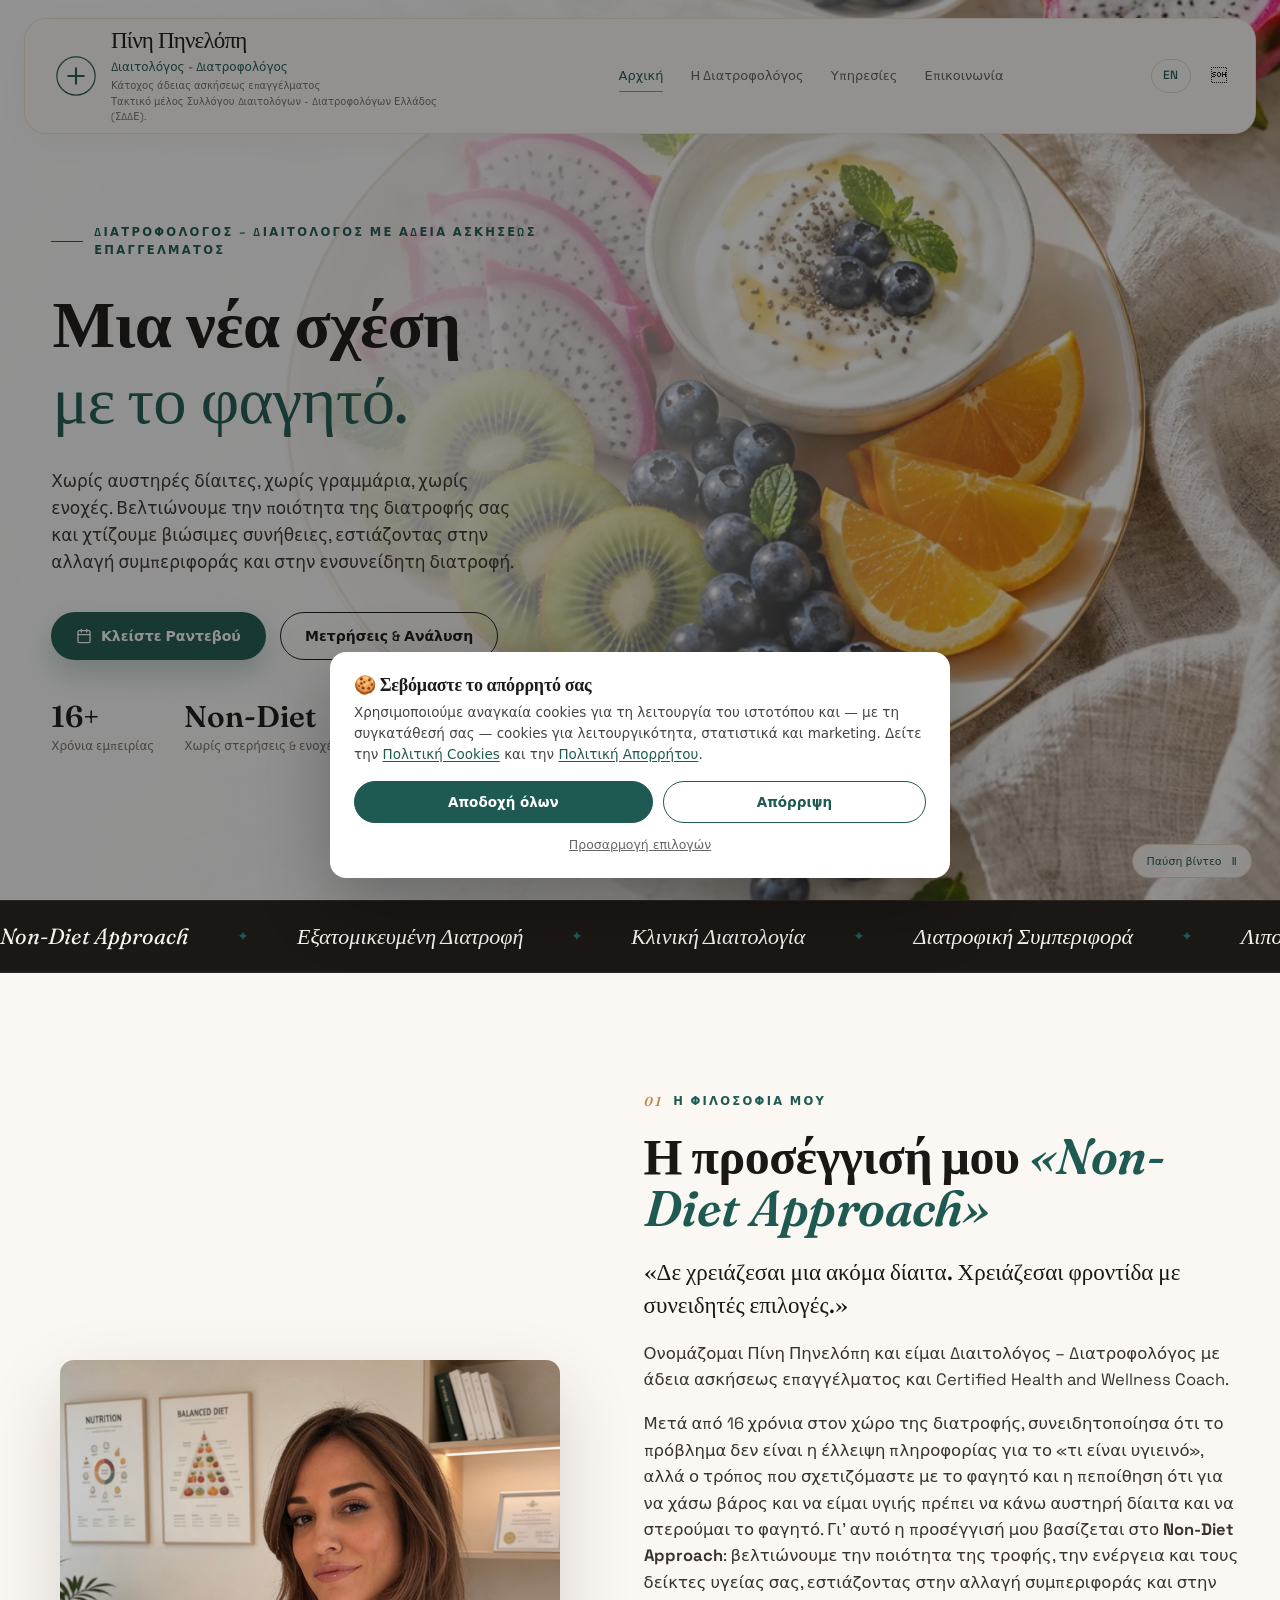
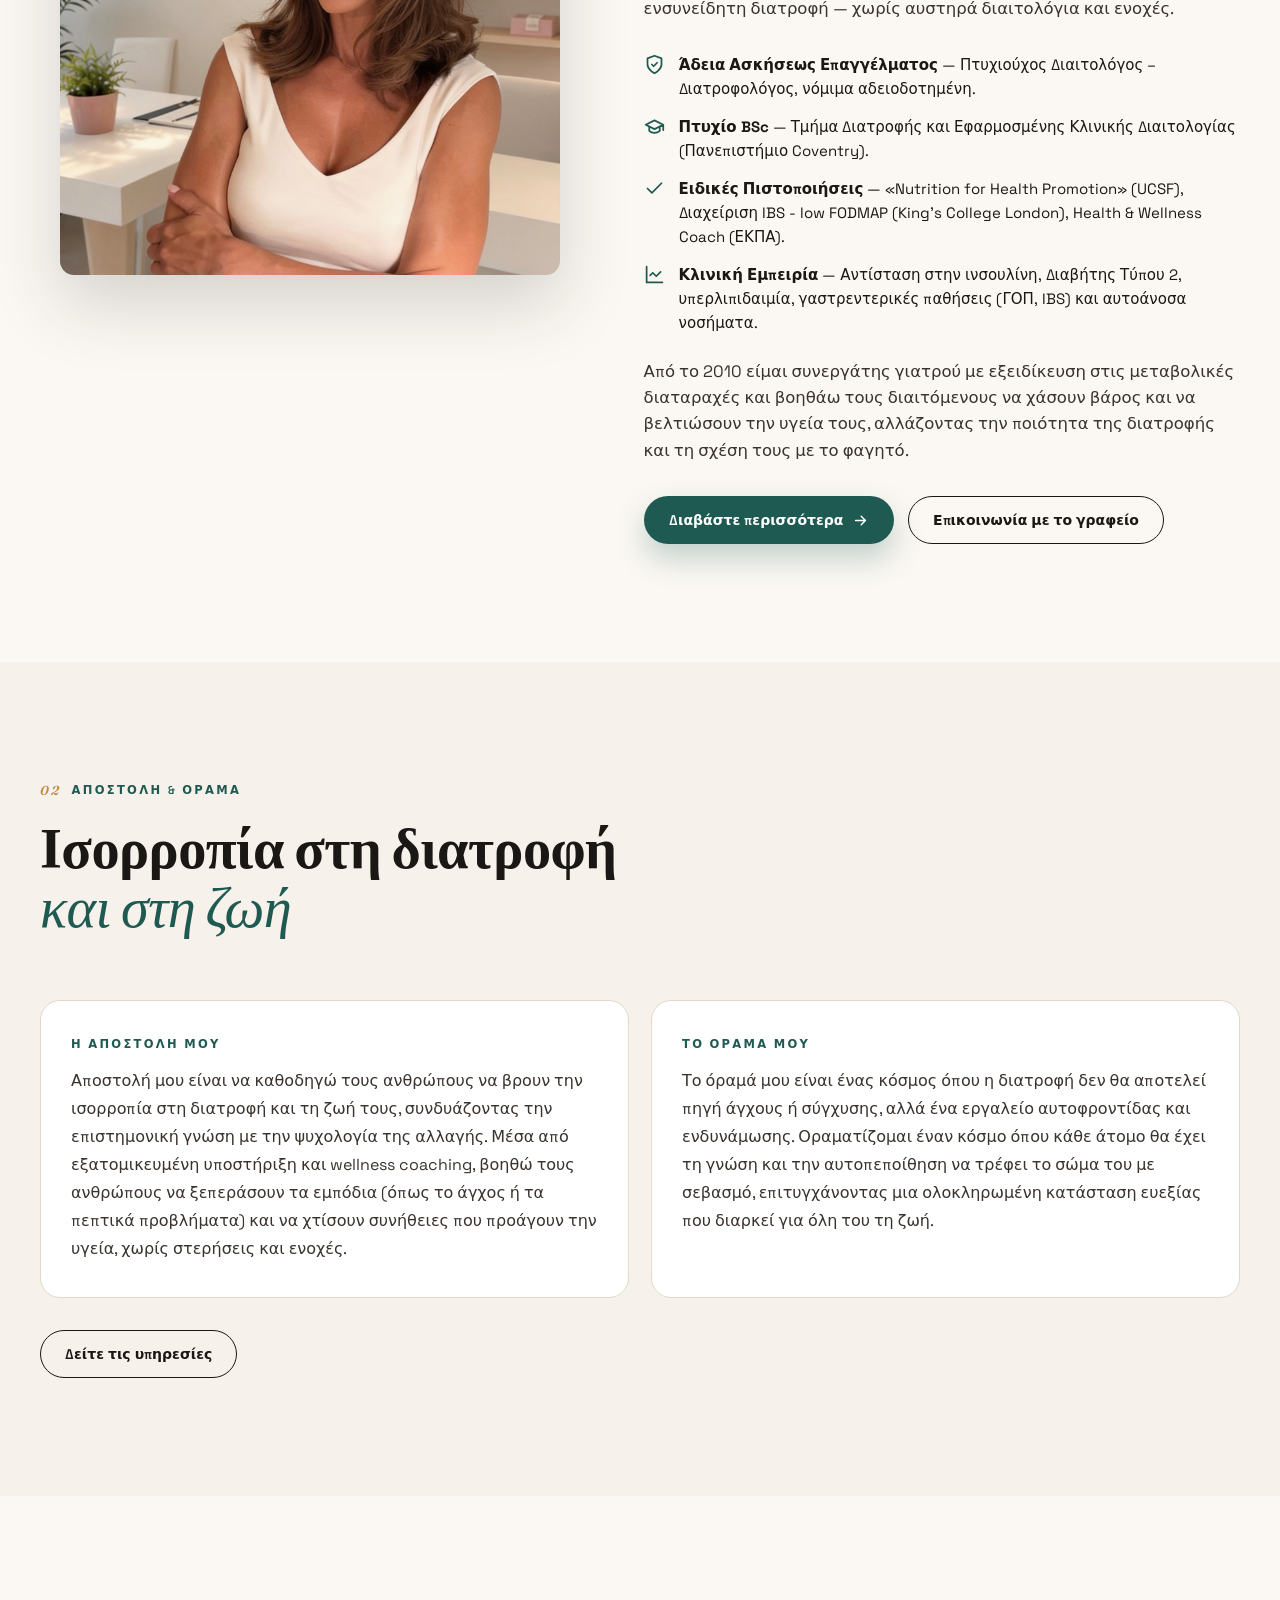
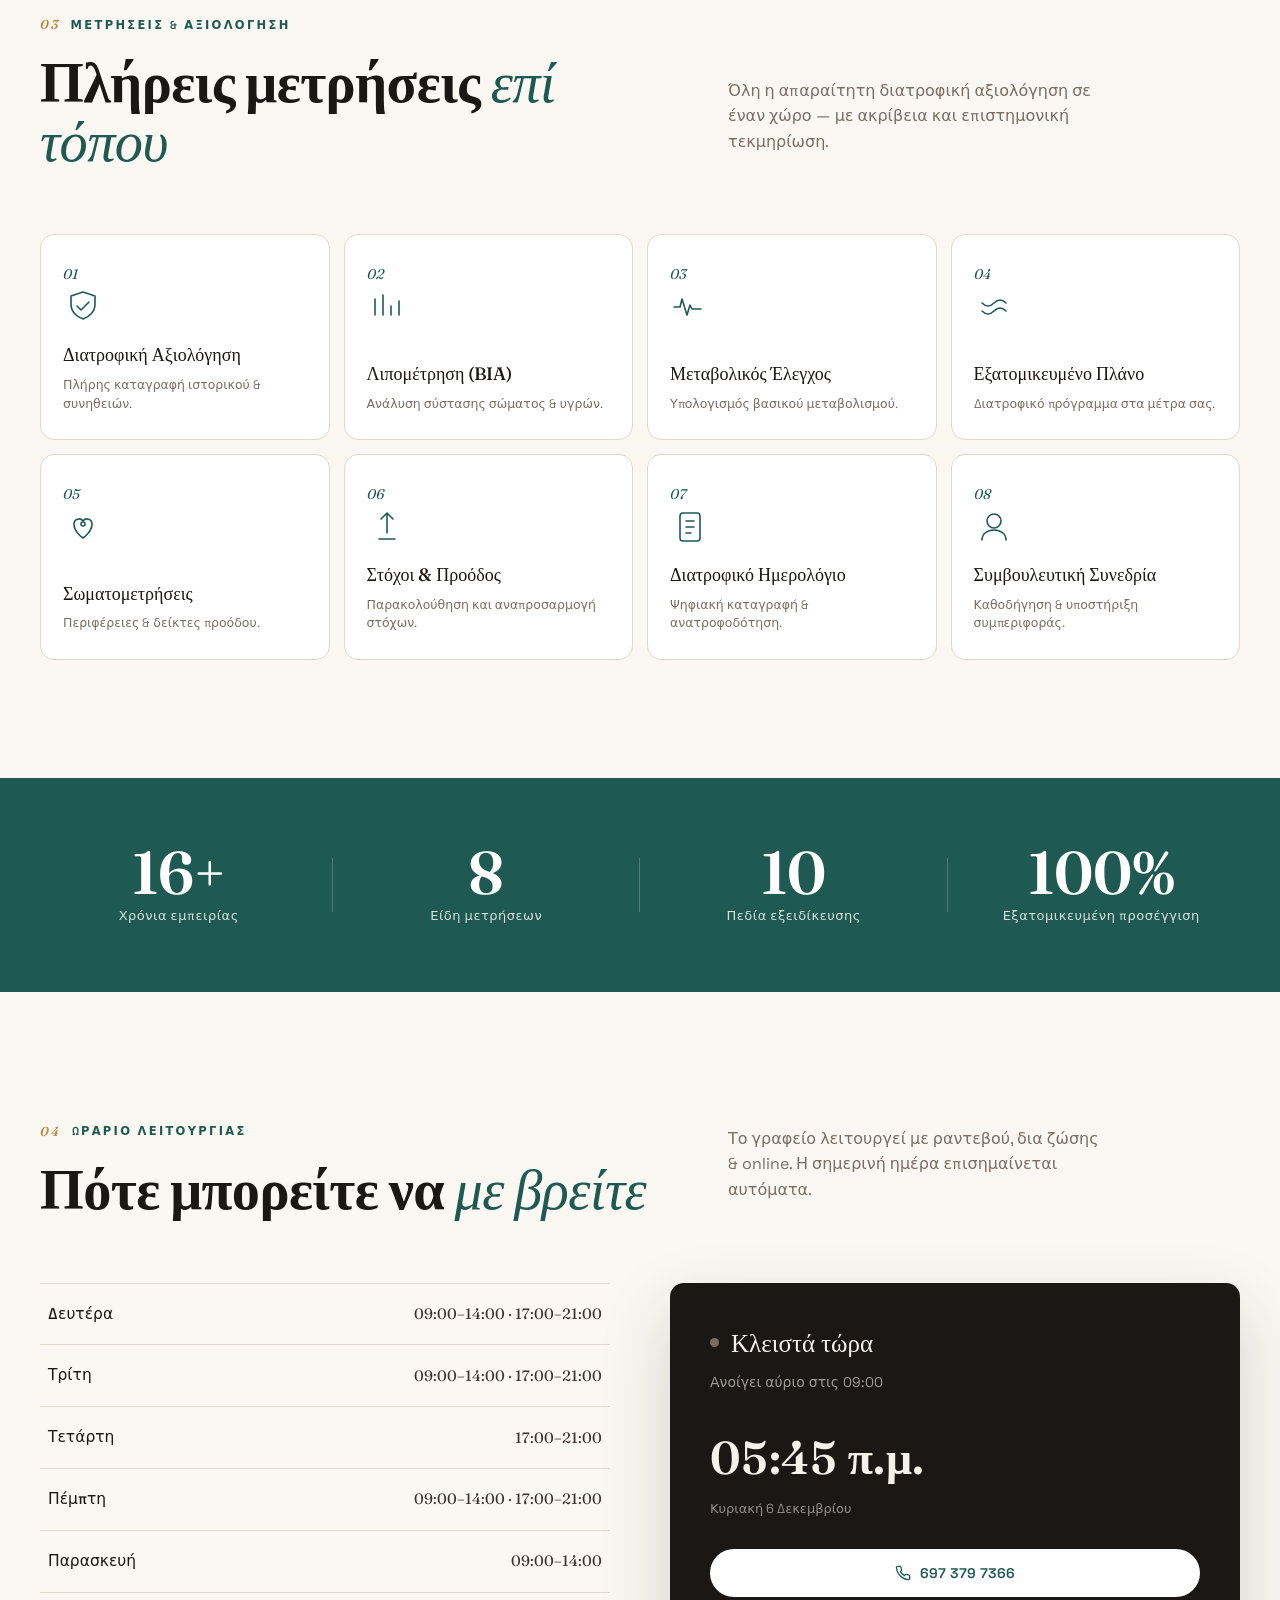
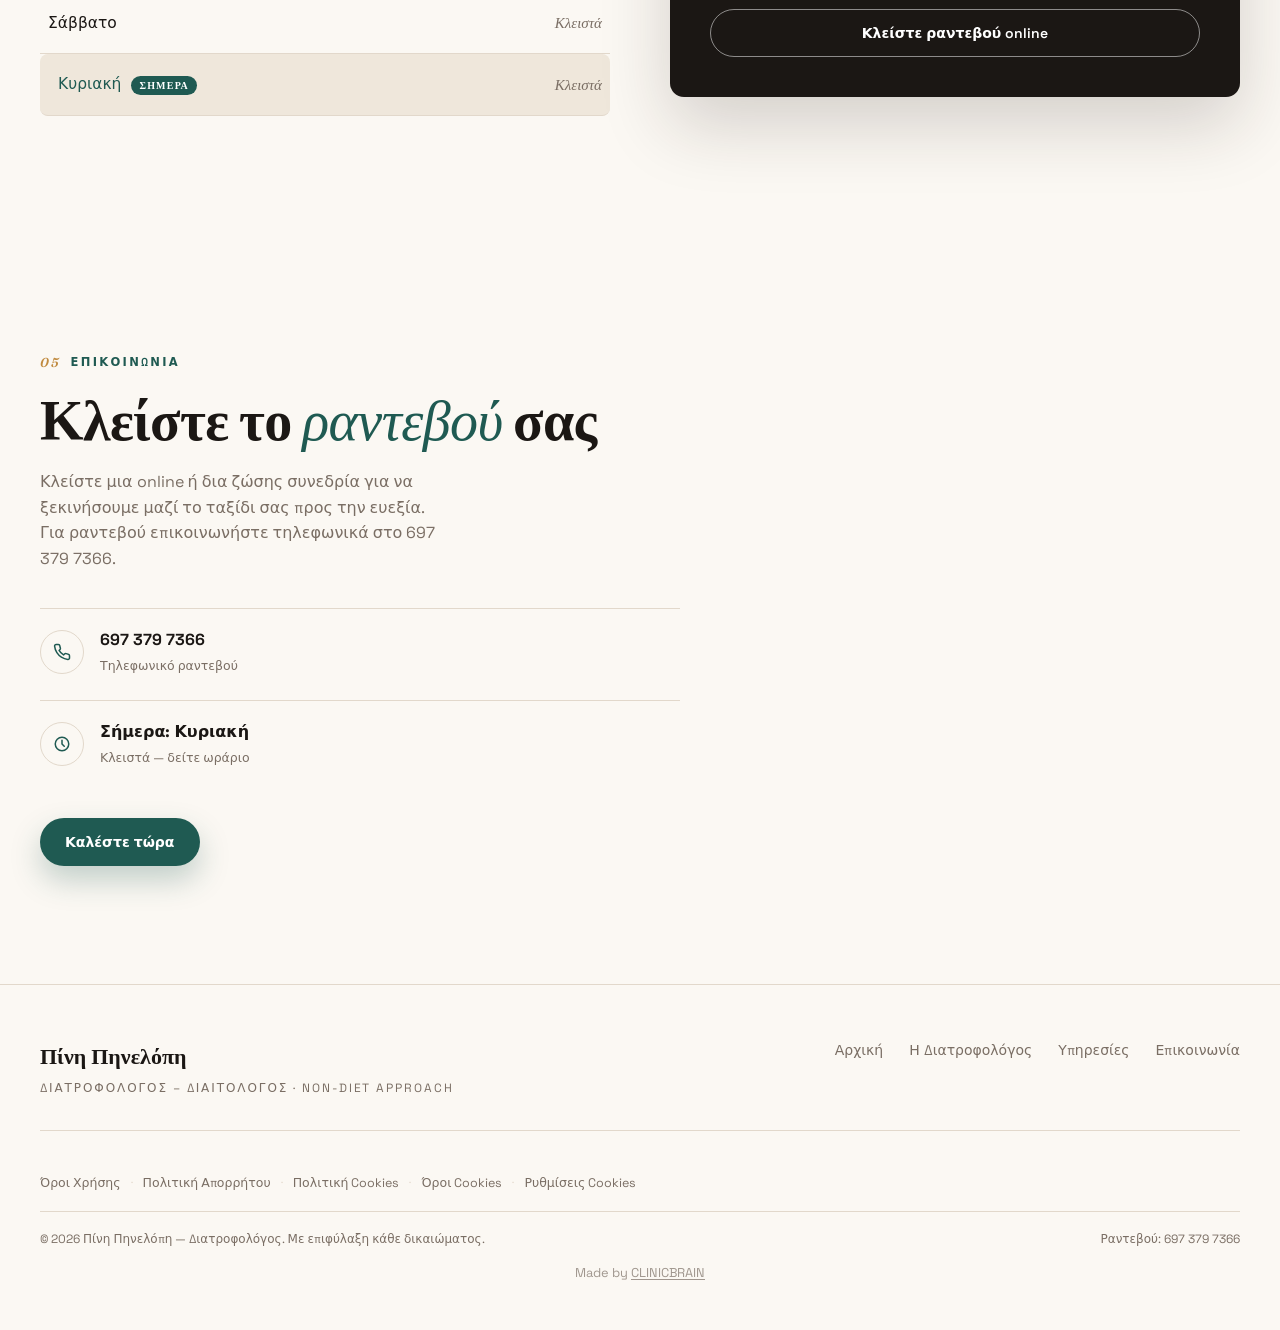
==== commit c128ef39: "Mission/vision on homepage, phone-only contact, English version - Homepage section 02: services list" ====
--- a/index.html
+++ b/index.html
@@ -8,6 +8,8 @@
 <meta name="keywords" content="διαιτολόγος Αθήνα, διατροφολόγος Αθήνα, Πίνη Πηνελόπη, non-diet approach, αντίσταση ινσουλίνης, ευερέθιστο έντερο, διατροφική συμπεριφορά, λιπομέτρηση, clinical dietitian" />
 <meta name="author" content="Πίνη Πηνελόπη — Διατροφολόγος" />
 <meta name="robots" content="index, follow, max-image-preview:large" />
+<link rel="alternate" hreflang="el" href="/index.html" />
+<link rel="alternate" hreflang="en" href="/en/index.html" />
 <link rel="canonical" href="https://pinipinelopi.gr/index.html" />
 
 <meta property="og:site_name" content="Πίνη Πηνελόπη — Διατροφολόγος" />
@@ -22,13 +24,13 @@
 <meta name="twitter:description" content="Πίνη Πηνελόπη, Διατροφολόγος – Διαιτολόγος BSc, με άδεια ασκήσεως επαγγέλματος. Εξειδίκευση στη Διατροφική Συμπεριφορά & την Ποιοτική Διατροφή με Non-Diet Approach. Μεταβολικές διαταραχές, αντίσταση στην ινσουλίνη, ευερέθιστο έντερο & αυτοάνοσα." />
 <meta name="twitter:image" content="https://pini-swart.vercel.app/assets/pini-home-sept2026.jpg" />
 
-<script type="application/ld+json">{"@context":"https://schema.org","@type":["HealthAndBeautyBusiness","LocalBusiness"],"@id":"https://pinipinelopi.gr/#clinic","name":"Πίνη Πηνελόπη — Διατροφολόγος","alternateName":"Πίνη Πηνελόπη, Διατροφολόγος – Διαιτολόγος BSc","url":"https://pinipinelopi.gr/","telephone":"+302100000000","image":"https://pini-swart.vercel.app/assets/pini-home-sept2026.jpg","priceRange":"€€","currenciesAccepted":"EUR","address":{"@type":"PostalAddress","streetAddress":"Λεωφ. Παραδείγματος 100","addressLocality":"Αθήνα","addressRegion":"Αττική","postalCode":"10000","addressCountry":"GR"},"geo":{"@type":"GeoCoordinates","latitude":37.9838,"longitude":23.7275},"openingHoursSpecification":[{"@type":"OpeningHoursSpecification","dayOfWeek":["Monday","Tuesday","Thursday"],"opens":"09:00","closes":"21:00"},{"@type":"OpeningHoursSpecification","dayOfWeek":["Wednesday"],"opens":"17:00","closes":"21:00"},{"@type":"OpeningHoursSpecification","dayOfWeek":["Friday"],"opens":"09:00","closes":"14:00"}],"founder":{"@type":"Person","name":"Πίνη Πηνελόπη","jobTitle":"Διατροφολόγος – Διαιτολόγος","alumniOf":"Πανεπιστήμιο Coventry"}}</script>
+<script type="application/ld+json">{"@context":"https://schema.org","@type":["HealthAndBeautyBusiness","LocalBusiness"],"@id":"https://pinipinelopi.gr/#clinic","name":"Πίνη Πηνελόπη — Διατροφολόγος","alternateName":"Πίνη Πηνελόπη, Διατροφολόγος – Διαιτολόγος BSc","url":"https://pinipinelopi.gr/","telephone":"+306973797366","image":"https://pini-swart.vercel.app/assets/pini-home-sept2026.jpg","priceRange":"€€","currenciesAccepted":"EUR","openingHoursSpecification":[{"@type":"OpeningHoursSpecification","dayOfWeek":["Monday","Tuesday","Thursday"],"opens":"09:00","closes":"21:00"},{"@type":"OpeningHoursSpecification","dayOfWeek":["Wednesday"],"opens":"17:00","closes":"21:00"},{"@type":"OpeningHoursSpecification","dayOfWeek":["Friday"],"opens":"09:00","closes":"14:00"}],"founder":{"@type":"Person","name":"Πίνη Πηνελόπη","jobTitle":"Διατροφολόγος – Διαιτολόγος","alumniOf":"Πανεπιστήμιο Coventry"}}</script>
 <script type="application/ld+json">{"@context":"https://schema.org","@type":"WebSite","name":"Πίνη Πηνελόπη — Διατροφολόγος","url":"https://pinipinelopi.gr/","inLanguage":"el"}</script>
 <meta name="theme-color" content="#1b1714" />
 <link rel="preconnect" href="https://fonts.googleapis.com" />
 <link rel="preconnect" href="https://fonts.gstatic.com" crossorigin />
 <link href="https://fonts.googleapis.com/css2?family=Fraunces:ital,opsz,wght@0,9..144,400;0,9..144,500;0,9..144,600;0,9..144,700;0,9..144,900;1,9..144,400;1,9..144,500&family=Space+Grotesk:wght@400;500;600;700&display=swap" rel="stylesheet" />
-<link rel="stylesheet" href="assets/premium.css?v=20260917" />
+<link rel="stylesheet" href="assets/premium.css?v=20261001" />
 <style>
   :root{
     --accent:#1f5a52;--accent-deep:#163f39;--gold:#c08a3e;
@@ -64,11 +66,12 @@
       <a href="epikoinonia.html">Επικοινωνία</a>
     </nav>
     <div class="nav-side">
-      <a class="nav-phone" href="tel:+302100000000">
+      <a class="nav-phone" href="tel:+306973797366">
         <svg viewBox="0 0 24 24" fill="none" stroke="currentColor" stroke-width="2" stroke-linecap="round" stroke-linejoin="round"><path d="M22 16.92v3a2 2 0 0 1-2.18 2 19.79 19.79 0 0 1-8.63-3.07 19.5 19.5 0 0 1-6-6 19.79 19.79 0 0 1-3.07-8.67A2 2 0 0 1 4.11 2h3a2 2 0 0 1 2 1.72c.13.96.36 1.9.7 2.81a2 2 0 0 1-.45 2.11L8.09 9.91a16 16 0 0 0 6 6l1.27-1.27a2 2 0 0 1 2.11-.45c.91.34 1.85.57 2.81.7A2 2 0 0 1 22 16.92Z"/></svg>
-        210 0000000
+        697 379 7366
       </a>
-      <a class="btn primary" href="epikoinonia.html">Ραντεβού</a>
+      <a class="lang-switch" href="en/index.html" hreflang="en" lang="en" aria-label="English version">EN</a>
+      
       <button class="hamburger" id="hamburger" type="button" aria-label="Άνοιγμα μενού" aria-expanded="false" aria-controls="drawer"><span></span><span></span><span></span></button>
     </div>
   </div>
@@ -79,6 +82,7 @@
   <a class="dlink" href="h-diatrofologos.html">Η Διατροφολόγος <b>01</b></a>
   <a class="dlink" href="ypiresies.html">Υπηρεσίες & Μετρήσεις <b>02</b></a>
   <a class="dlink" href="epikoinonia.html">Επικοινωνία & Ωράριο <b>03</b></a>
+  <a class="dlink" href="en/index.html" hreflang="en" lang="en">English <b>EN</b></a>
   <a class="btn primary" href="epikoinonia.html">Κλείστε Ραντεβού</a>
 </aside>
 
@@ -107,7 +111,7 @@
       <div class="hero-meta">
         <div class="m"><strong >16+</strong><span>Χρόνια εμπειρίας</span></div>
         <div class="m"><strong>Non-Diet</strong><span>Χωρίς στερήσεις & ενοχές</span></div>
-        <div class="m"><strong>5.0★</strong><span>Κριτικές Google</span></div>
+        <div class="m"><strong>Online</strong><span>& δια ζώσης συνεδρίες</span></div>
       </div>
     </div>
   </div>
@@ -156,58 +160,25 @@
   </div>
 </section>
 
-<section class="section" id="services">
+<section class="section mission" id="services">
   <div class="shell">
     <div class="shead reveal">
       <div>
-        <div class="kicker"><span class="num">02</span> Πεδία Εξειδίκευσης</div>
-        <h2>Υπηρεσίες που <em>προσφέρω</em></h2>
-      </div>
-      <p class="lead">Εξατομικευμένη προσέγγιση χωρίς αυστηρές δίαιτες — εστιάζουμε στο τι θα προσθέσουμε στη διατροφή σας, όχι μόνο στο τι θα αφαιρέσουμε. Επιλέξτε για περισσότερα.</p>
-    </div>
-    <figure class="services-portrait reveal"><img src="assets/pini-services-sept2026.jpg" alt="Η Πίνη Πηνελόπη σε συνεδρία διατροφικής συμβουλευτικής" width="1600" height="1029" loading="lazy" decoding="async" /></figure>
-    <div class="svc-list" id="svcList">
-      <article class="svc-row reveal">
-        <div class="svc-head"><span class="no">01</span><h3>Εξατομικευμένη Διατροφική Παρακολούθηση</h3><span class="ico"><svg viewBox="0 0 24 24" fill="none" stroke="currentColor" stroke-width="2" stroke-linecap="round"><path d="M12 5v14M5 12h14"/></svg></span></div>
-        <div class="svc-body"><div class="svc-body-inner">Λήψη ιστορικού, λιπομέτρηση/ανάλυση σύστασης σώματος και σχεδιασμός προσαρμοσμένων πλάνων διατροφής.</div></div>
+        <div class="kicker"><span class="num">02</span> Αποστολή &amp; Όραμα</div>
+        <h2>Ισορροπία στη διατροφή <em>και στη ζωή</em></h2>
+      </div>
+    </div>
+    <div class="mv-grid">
+      <article class="mv reveal">
+        <div class="kicker">Η αποστολή μου</div>
+        <p>Αποστολή μου είναι να καθοδηγώ τους ανθρώπους να βρουν την ισορροπία στη διατροφή και τη ζωή τους, συνδυάζοντας την επιστημονική γνώση με την ψυχολογία της αλλαγής. Μέσα από εξατομικευμένη υποστήριξη και wellness coaching, βοηθώ τους ανθρώπους να ξεπεράσουν τα εμπόδια (όπως το άγχος ή τα πεπτικά προβλήματα) και να χτίσουν συνήθειες που προάγουν την υγεία, χωρίς στερήσεις και ενοχές.</p>
       </article>
-      <article class="svc-row reveal">
-        <div class="svc-head"><span class="no">02</span><h3>Κλινική Διατροφολογία</h3><span class="ico"><svg viewBox="0 0 24 24" fill="none" stroke="currentColor" stroke-width="2" stroke-linecap="round"><path d="M12 5v14M5 12h14"/></svg></span></div>
-        <div class="svc-body"><div class="svc-body-inner">Εξειδικευμένα πρωτόκολλα για αντίσταση στην ινσουλίνη, σακχαρώδη διαβήτη, αυξημένα λιπίδια (χοληστερόλη/τριγλυκερίδια), γαστρεντερικές διαταραχές (π.χ. σύνδρομο ευερέθιστου εντέρου)  και ορμονικές διαταραχές (π.χ. Hashimoto, σύνδρομο πολυκυστικών ωοθηκών).</div></div>
+      <article class="mv reveal">
+        <div class="kicker">Το όραμά μου</div>
+        <p>Το όραμά μου είναι ένας κόσμος όπου η διατροφή δεν θα αποτελεί πηγή άγχους ή σύγχυσης, αλλά ένα εργαλείο αυτοφροντίδας και ενδυνάμωσης. Οραματίζομαι έναν κόσμο όπου κάθε άτομο θα έχει τη γνώση και την αυτοπεποίθηση να τρέφει το σώμα του με σεβασμό, επιτυγχάνοντας μια ολοκληρωμένη κατάσταση ευεξίας που διαρκεί για όλη του τη ζωή.</p>
       </article>
-      <article class="svc-row reveal">
-        <div class="svc-head"><span class="no">03</span><h3>Διατροφική Υποστήριξη για Θεραπείες GLP-1</h3><span class="ico"><svg viewBox="0 0 24 24" fill="none" stroke="currentColor" stroke-width="2" stroke-linecap="round"><path d="M12 5v14M5 12h14"/></svg></span></div>
-        <div class="svc-body"><div class="svc-body-inner">Ειδικά σχεδιασμένο πρόγραμμα για άτομα που λαμβάνουν αγωγή απώλειας βάρους με στόχο τη διατήρηση της μυϊκής μάζας, την επάρκεια θρεπτικών συστατικών και τη διαχείριση παρενεργειών.</div></div>
-      </article>
-      <article class="svc-row reveal">
-        <div class="svc-head"><span class="no">04</span><h3>Διατροφή στην Κλιμακτήριο - Εμμηνόπαυση</h3><span class="ico"><svg viewBox="0 0 24 24" fill="none" stroke="currentColor" stroke-width="2" stroke-linecap="round"><path d="M12 5v14M5 12h14"/></svg></span></div>
-        <div class="svc-body"><div class="svc-body-inner">Εξειδικευμένη διατροφή που στοχεύει στη διαχείριση των ορμονικών διακυμάνσεων και τον έλεγχο του βάρους.</div></div>
-      </article>
-      <article class="svc-row reveal">
-        <div class="svc-head"><span class="no">05</span><h3>Αθλητική Διατροφή</h3><span class="ico"><svg viewBox="0 0 24 24" fill="none" stroke="currentColor" stroke-width="2" stroke-linecap="round"><path d="M12 5v14M5 12h14"/></svg></span></div>
-        <div class="svc-body"><div class="svc-body-inner">Βελτιστοποίηση της αθλητικής απόδοσης, προγραμματισμός γευμάτων πριν/μετά την προπόνηση και στρατηγική ενυδάτωσης.</div></div>
-      </article>
-      <article class="svc-row reveal">
-        <div class="svc-head"><span class="no">06</span><h3>Διατροφή για Γονιμότητα - Κύηση -Θηλασμό</h3><span class="ico"><svg viewBox="0 0 24 24" fill="none" stroke="currentColor" stroke-width="2" stroke-linecap="round"><path d="M12 5v14M5 12h14"/></svg></span></div>
-        <div class="svc-body"><div class="svc-body-inner">Εξειδικευμένη υποστήριξη για τη γονιμότητα, την εγκυμοσύνη, τον θηλασμό</div></div>
-      </article>
-      <article class="svc-row reveal">
-        <div class="svc-head"><span class="no">07</span><h3>Διατροφή για Σύνδρομο Ευερέθιστου Εντέρου</h3><span class="ico"><svg viewBox="0 0 24 24" fill="none" stroke="currentColor" stroke-width="2" stroke-linecap="round"><path d="M12 5v14M5 12h14"/></svg></span></div>
-        <div class="svc-body"><div class="svc-body-inner">Στοχευμένες διατροφικές παρεμβάσεις για την αντιμετώπιση των συμπτωμάτων του ΣΕΕ, όπως κοιλιακός πόνος, φούσκωμα, μετεωρισμός, διάρροια ή δυσκοιλιότητα.</div></div>
-      </article>
-      <article class="svc-row reveal">
-        <div class="svc-head"><span class="no">08</span><h3>Συμβουλευτική Αντιμετώπισης Συναισθηματικού Φαγητού</h3><span class="ico"><svg viewBox="0 0 24 24" fill="none" stroke="currentColor" stroke-width="2" stroke-linecap="round"><path d="M12 5v14M5 12h14"/></svg></span></div>
-        <div class="svc-body"><div class="svc-body-inner">Εκπαίδευση για την αποδέσμευση από τη λογική της στερητικής δίαιτας, τη διαχείριση της συναισθηματικής υπερφαγίας και τη βελτίωση της σχέσης με το σώμα.</div></div>
-      </article>
-      <article class="svc-row reveal">
-        <div class="svc-head"><span class="no">09</span><h3>Online Nutrition Coaching</h3><span class="ico"><svg viewBox="0 0 24 24" fill="none" stroke="currentColor" stroke-width="2" stroke-linecap="round"><path d="M12 5v14M5 12h14"/></svg></span></div>
-        <div class="svc-body"><div class="svc-body-inner">Πλήρως εξ αποστάσεως παρακολούθηση μέσω συνεδριών βιντεοκλήσης για άτομα με επιβαρυμένο πρόγραμμα ή κατοίκους εξωτερικού.</div></div>
-      </article>
-      <article class="svc-row reveal">
-        <div class="svc-head"><span class="no">10</span><h3>Corporate Wellness</h3><span class="ico"><svg viewBox="0 0 24 24" fill="none" stroke="currentColor" stroke-width="2" stroke-linecap="round"><path d="M12 5v14M5 12h14"/></svg></span></div>
-        <div class="svc-body"><div class="svc-body-inner">Προγράμματα ευεξίας για εταιρείες (διαδραστικά workshops, ομιλίες για τη διατροφή στο γραφείο, ατομικές συνεδρίες για υπαλλήλους).</div></div>
-      </article>
-    </div>
+    </div>
+    <div class="mv-cta reveal"><a class="btn ghost" href="ypiresies.html" data-magnetic>Δείτε τις υπηρεσίες</a></div>
   </div>
 </section>
 
@@ -266,9 +237,9 @@
         <p class="now-sub" id="subAside">&nbsp;</p>
         <div class="live-clock" id="liveClock">--:--</div>
         <div class="live-date" id="liveDate">&nbsp;</div>
-        <a class="btn light" href="tel:+302100000000" style="margin-bottom:12px">
+        <a class="btn light" href="tel:+306973797366" style="margin-bottom:12px">
           <svg viewBox="0 0 24 24" fill="none" stroke="currentColor" stroke-width="2" stroke-linecap="round" stroke-linejoin="round"><path d="M22 16.92v3a2 2 0 0 1-2.18 2 19.79 19.79 0 0 1-8.63-3.07 19.5 19.5 0 0 1-6-6 19.79 19.79 0 0 1-3.07-8.67A2 2 0 0 1 4.11 2h3a2 2 0 0 1 2 1.72c.13.96.36 1.9.7 2.81a2 2 0 0 1-.45 2.11L8.09 9.91a16 16 0 0 0 6 6l1.27-1.27a2 2 0 0 1 2.11-.45c.91.34 1.85.57 2.81.7A2 2 0 0 1 22 16.92Z"/></svg>
-          210 0000000
+          697 379 7366
         </a>
         <a class="btn outline-light" href="epikoinonia.html">Κλείστε ραντεβού online</a>
       </div>
@@ -276,41 +247,19 @@
   </div>
 </section>
 
-<section class="section reviews" id="reviews">
-  <div class="shell">
-    <div class="shead reveal">
-      <div>
-        <div class="kicker"><span class="num">05</span> Εμπειρίες Πελατών</div>
-        <h2>Τι λένε όσοι με <em>εμπιστεύτηκαν</em></h2>
-      </div>
-      <p class="lead">Συνολική βαθμολογία <b style="color:var(--ink)">5.0 / 5.0</b> από αξιολογήσεις πελατών στο Google.</p>
-    </div>
-    <div class="rev-track" id="revTrack">
-      <article class="rev-card"><div class="stars">★★★★★</div><p>«Για πρώτη φορά δεν νιώθω ότι κάνω δίαιτα. Άλλαξα τη σχέση μου με το φαγητό και ένιωσα ελευθερία από τις ενοχές.»</p><div class="rev-who"><span class="av">Μ</span><div><b>Μαρία Κ.</b><span>Πελάτισσα · Google</span></div></div></article>
-      <article class="rev-card"><div class="stars">★★★★★</div><p>«Με βοήθησε να ρυθμίσω την αντίσταση στην ινσουλίνη με ρεαλιστικές αλλαγές, χωρίς στέρηση. Ουσιαστική και ανθρώπινη προσέγγιση.»</p><div class="rev-who"><span class="av">Δ</span><div><b>Δήμητρα Π.</b><span>Πελάτισσα · Google</span></div></div></article>
-      <article class="rev-card"><div class="stars">★★★★★</div><p>«Το ευερέθιστο έντερό μου βελτιώθηκε αισθητά. Ξεκάθαρες οδηγίες, συνεχής υποστήριξη και πραγματικό ενδιαφέρον.»</p><div class="rev-who"><span class="av">Ε</span><div><b>Ελένη Σ.</b><span>Πελάτισσα · Google</span></div></div></article>
-      <article class="rev-card"><div class="stars">★★★★★</div><p>«Με στηρίζει εδώ και χρόνια. Πάντα διαθέσιμη, μεθοδική και με μια προσέγγιση που σέβεται την καθημερινότητά μου.»</p><div class="rev-who"><span class="av">Γ</span><div><b>Γιώργος Α.</b><span>Πελάτης · Google</span></div></div></article>
-    </div>
-    <div class="rev-hint"><svg viewBox="0 0 24 24" fill="none" stroke="currentColor" stroke-width="2" stroke-linecap="round" stroke-linejoin="round"><path d="M5 12h14M13 6l6 6-6 6"/></svg> Σύρετε για περισσότερες κριτικές</div>
-  </div>
-</section>
 
 <section class="section contact" id="contact">
   <div class="shell">
-    <div class="contact-grid">
+    <div class="contact-grid no-map">
       <div class="reveal">
-        <div class="kicker"><span class="num">06</span> Επικοινωνία</div>
+        <div class="kicker"><span class="num">05</span> Επικοινωνία</div>
         <h2>Κλείστε το <em>ραντεβού</em> σας</h2>
-        <p class="clead">Κλείστε μια online ή δια ζώσης συνεδρία για να ξεκινήσουμε μαζί το ταξίδι σας προς την ευεξία. Επικοινωνήστε τηλεφωνικά ή επισκεφθείτε το γραφείο.</p>
+        <p class="clead">Κλείστε μια online ή δια ζώσης συνεδρία για να ξεκινήσουμε μαζί το ταξίδι σας προς την ευεξία. Για ραντεβού επικοινωνήστε τηλεφωνικά στο 697 379 7366.</p>
         <ul class="cinfo">
-          <li><a href="tel:+302100000000"><span class="ci-ico"><svg viewBox="0 0 24 24" fill="none" stroke="currentColor" stroke-width="2" stroke-linecap="round" stroke-linejoin="round"><path d="M22 16.92v3a2 2 0 0 1-2.18 2 19.79 19.79 0 0 1-8.63-3.07 19.5 19.5 0 0 1-6-6 19.79 19.79 0 0 1-3.07-8.67A2 2 0 0 1 4.11 2h3a2 2 0 0 1 2 1.72c.13.96.36 1.9.7 2.81a2 2 0 0 1-.45 2.11L8.09 9.91a16 16 0 0 0 6 6l1.27-1.27a2 2 0 0 1 2.11-.45c.91.34 1.85.57 2.81.7A2 2 0 0 1 22 16.92Z"/></svg></span><div><b>210 0000000</b><span>Τηλεφωνικό ραντεβού</span></div></a></li>
-          <li><a href="https://www.google.com/maps/search/?api=1&query=Αθήνα" target="_blank" rel="noopener"><span class="ci-ico"><svg viewBox="0 0 24 24" fill="none" stroke="currentColor" stroke-width="2" stroke-linecap="round" stroke-linejoin="round"><path d="M21 10c0 7-9 13-9 13s-9-6-9-13a9 9 0 0 1 18 0Z"/><circle cx="12" cy="10" r="3"/></svg></span><div><b>Λεωφ. Παραδείγματος 100</b><span>Αθήνα 100 00, Αττική</span></div></a></li>
+          <li><a href="tel:+306973797366"><span class="ci-ico"><svg viewBox="0 0 24 24" fill="none" stroke="currentColor" stroke-width="2" stroke-linecap="round" stroke-linejoin="round"><path d="M22 16.92v3a2 2 0 0 1-2.18 2 19.79 19.79 0 0 1-8.63-3.07 19.5 19.5 0 0 1-6-6 19.79 19.79 0 0 1-3.07-8.67A2 2 0 0 1 4.11 2h3a2 2 0 0 1 2 1.72c.13.96.36 1.9.7 2.81a2 2 0 0 1-.45 2.11L8.09 9.91a16 16 0 0 0 6 6l1.27-1.27a2 2 0 0 1 2.11-.45c.91.34 1.85.57 2.81.7A2 2 0 0 1 22 16.92Z"/></svg></span><div><b>697 379 7366</b><span>Τηλεφωνικό ραντεβού</span></div></a></li>
           <li><div><span class="ci-ico"><svg viewBox="0 0 24 24" fill="none" stroke="currentColor" stroke-width="2" stroke-linecap="round" stroke-linejoin="round"><circle cx="12" cy="12" r="9"/><path d="M12 7v5l3 3"/></svg></span><div><b id="contactToday">Ωράριο σήμερα</b><span id="contactHours">Δείτε αναλυτικό ωράριο</span></div></div></li>
         </ul>
-        <a class="btn primary" href="tel:+302100000000" data-magnetic style="margin-top:30px">Καλέστε τώρα</a>
-      </div>
-      <div class="map-card reveal">
-        <iframe title="Χάρτης γραφείου" loading="lazy" referrerpolicy="no-referrer-when-downgrade" data-consent-src="https://www.google.com/maps?q=%CE%91%CE%B8%CE%AE%CE%BD%CE%B1&output=embed"></iframe>
+        <a class="btn primary" href="tel:+306973797366" data-magnetic style="margin-top:30px">Καλέστε τώρα</a>
       </div>
     </div>
   </div>
@@ -334,7 +283,7 @@
     </div>
     <div class="foot-bottom">
       <span>© <span id="year"></span> Πίνη Πηνελόπη — Διατροφολόγος. Με επιφύλαξη κάθε δικαιώματος.</span>
-      <span>Λεωφ. Παραδείγματος 100, Αθήνα · 210 0000000</span>
+      <span>Ραντεβού: <a href="tel:+306973797366">697 379 7366</a></span>
     </div>
     <p class="cb-credit">
       Made by
@@ -348,7 +297,7 @@
   <svg viewBox="0 0 24 24" fill="none" stroke="currentColor" stroke-width="2.4" stroke-linecap="round" stroke-linejoin="round"><path d="M12 19V5M5 12l7-7 7 7"/></svg>
 </button>
 
-<script src="assets/premium.js?v=steady3"></script>
-<script src="cookie-consent.js"></script>
+<script src="assets/premium.js?v=20261001"></script>
+<script src="cookie-consent.js?v=20261001"></script>
 </body>
 </html>
--- a/assets/premium.css
+++ b/assets/premium.css
@@ -538,3 +538,15 @@
  .home-page .hero{padding-top:162px;}.biography-page{padding-top:164px;}
  .drawer{padding-top:160px;}.services-portrait{margin-bottom:28px;}
 }
+
+/* October 2026: mission & vision on the homepage, phone-only contact, language switch. */
+.mv-grid{display:grid;grid-template-columns:1fr 1fr;gap:22px}
+.mv{border:1px solid var(--line);border-radius:20px;padding:34px 30px;background:#fff}
+.mv .kicker{margin-bottom:14px}
+.mv p{font-size:1rem;line-height:1.75;color:var(--ink-2);margin:0}
+.mv-cta{margin-top:32px}
+@media(max-width:820px){.mv-grid{grid-template-columns:1fr}}
+.contact-grid.no-map{grid-template-columns:1fr;max-width:640px}
+.lang-switch{display:inline-flex;align-items:center;justify-content:center;min-width:40px;height:34px;padding:0 10px;border:1px solid var(--line);border-radius:999px;font-size:12px;font-weight:500;letter-spacing:.06em;color:var(--accent);transition:border-color .25s ease,background .25s ease}
+.lang-switch:hover{border-color:var(--accent);background:rgba(31,90,82,.06)}
+@media(max-width:560px){.lang-switch{height:30px;min-width:34px;padding:0 8px;font-size:11px;margin-right:4px}}
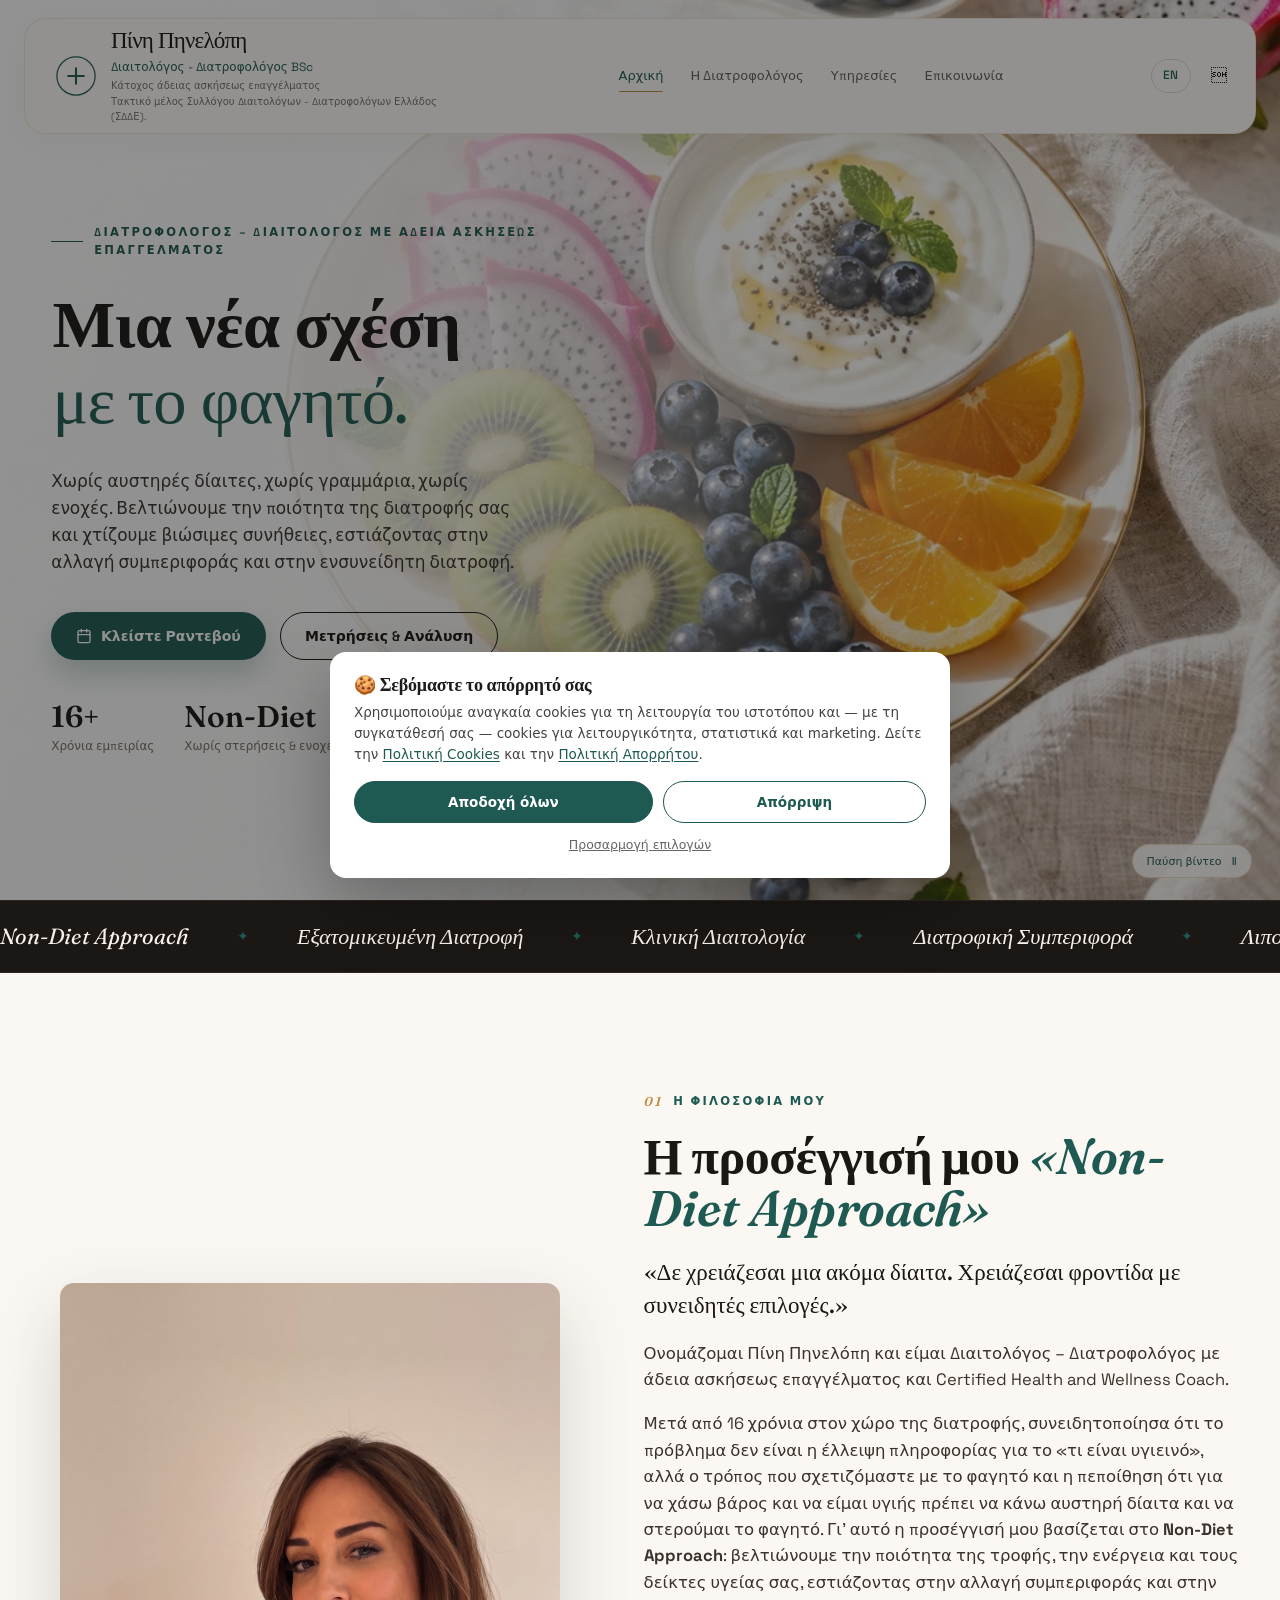
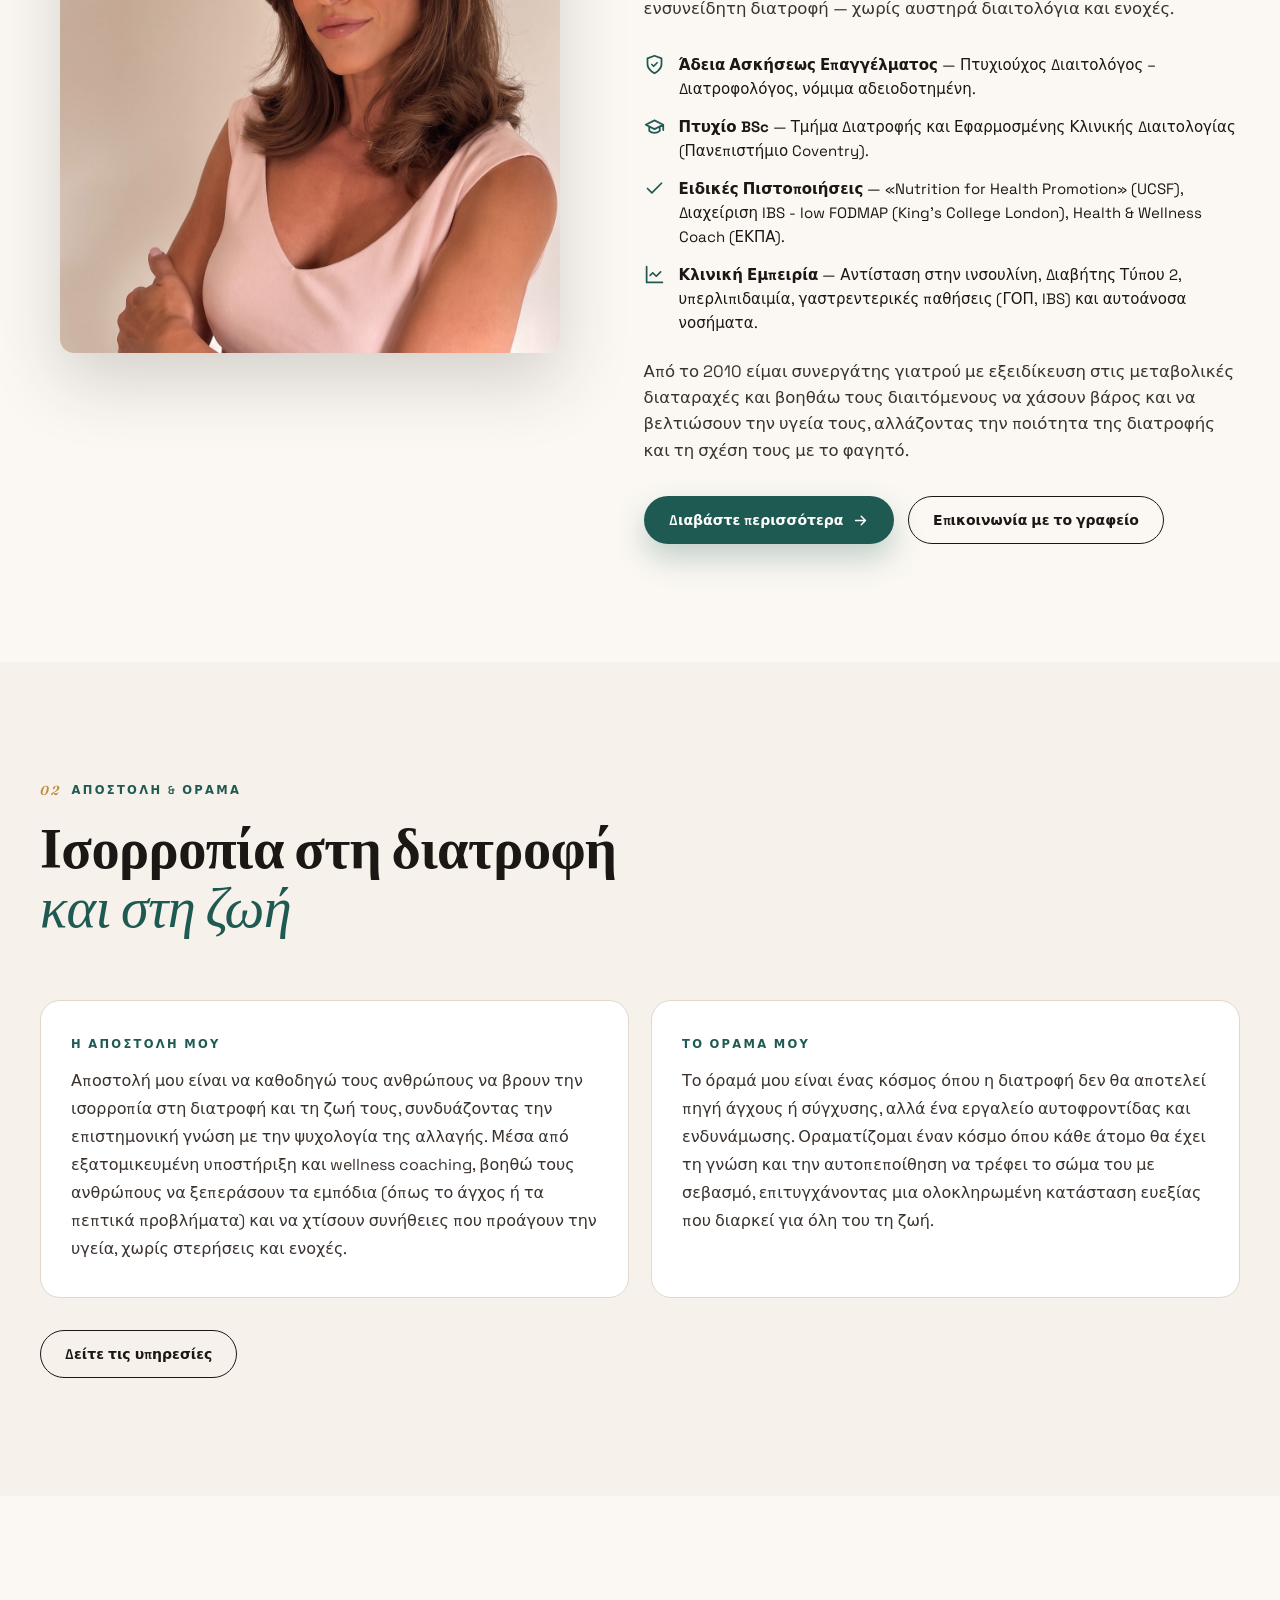
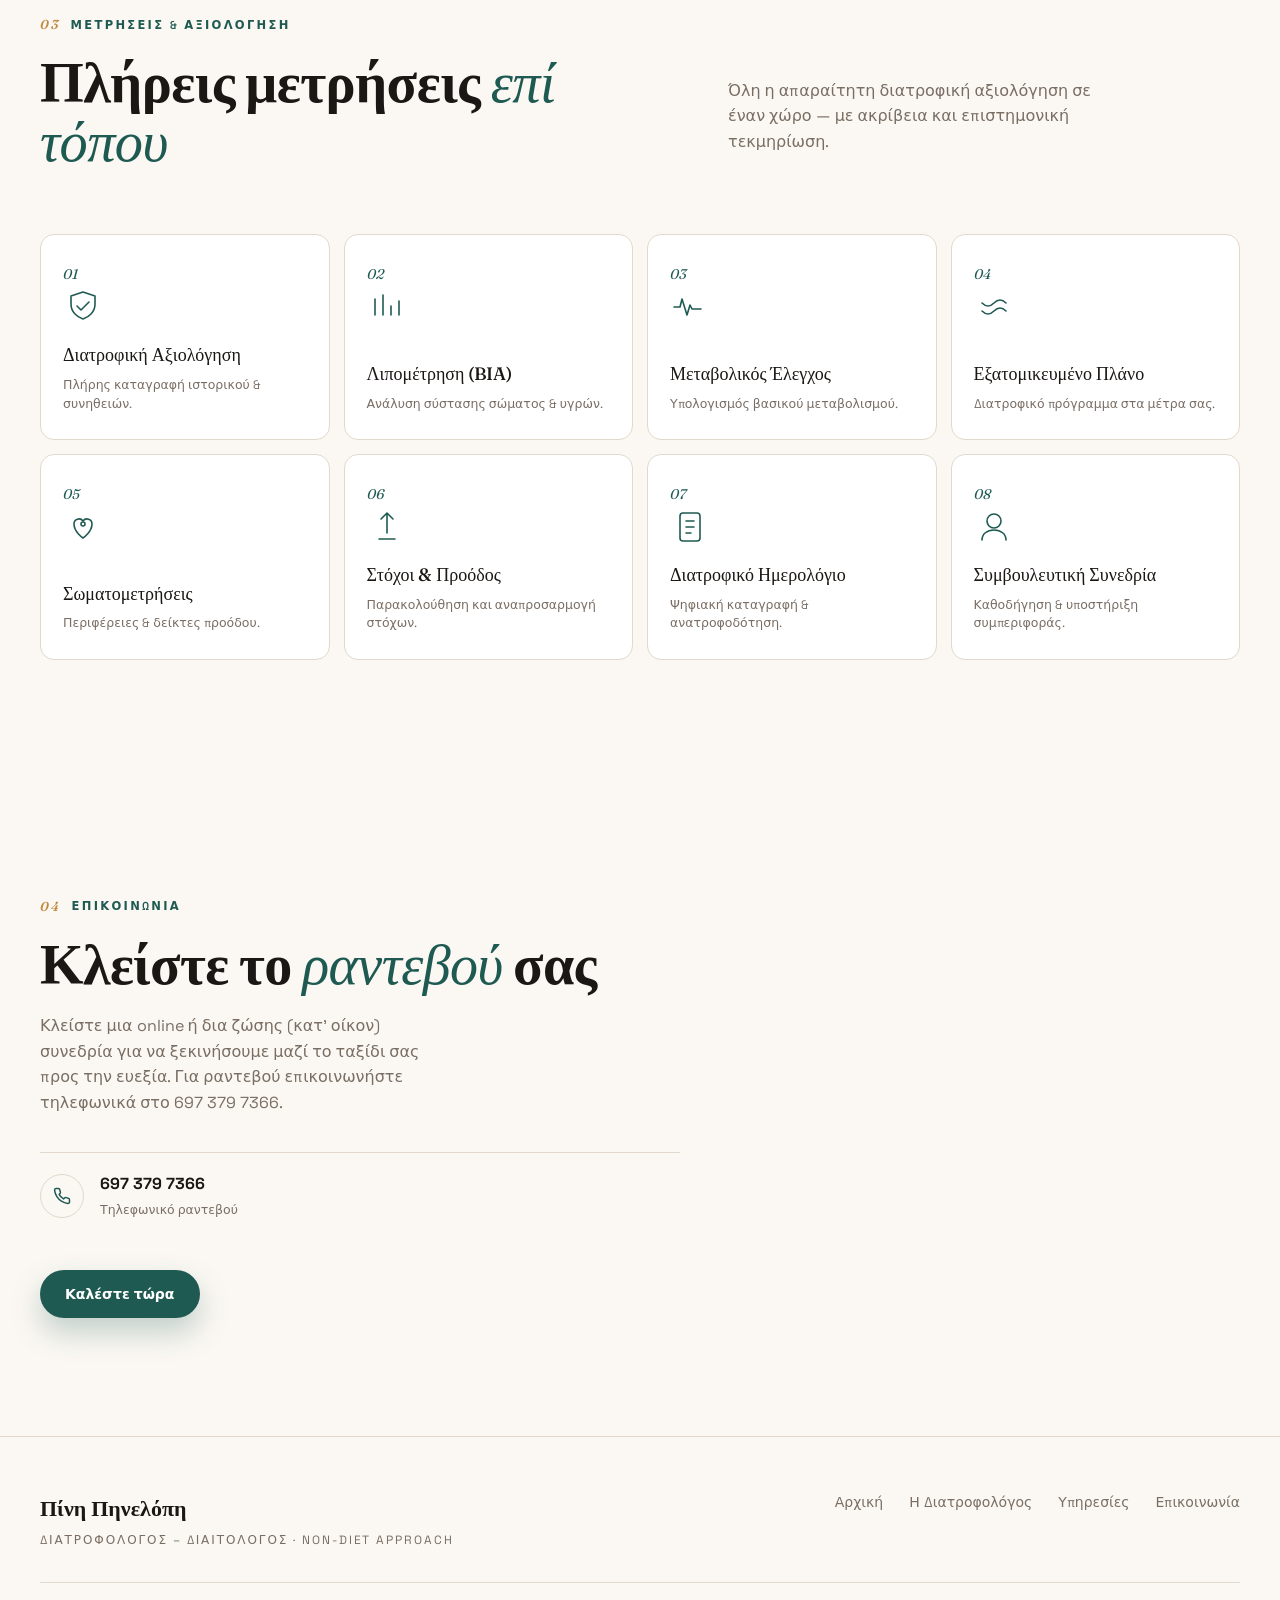
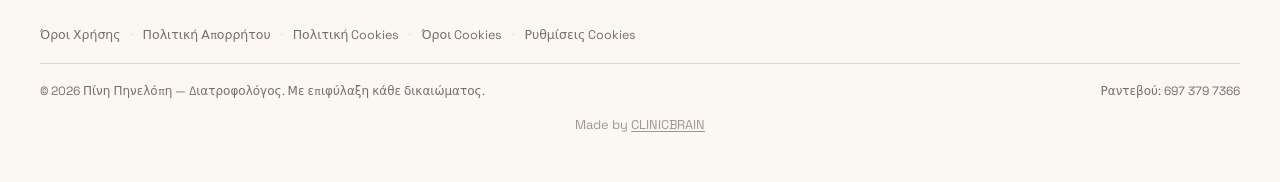
==== commit a5738c54: "Client changes 26/10: new homepage photo, BSc in title, remove stats and opening hours, home visits " ====
--- a/index.html
+++ b/index.html
@@ -24,7 +24,7 @@
 <meta name="twitter:description" content="Πίνη Πηνελόπη, Διατροφολόγος – Διαιτολόγος BSc, με άδεια ασκήσεως επαγγέλματος. Εξειδίκευση στη Διατροφική Συμπεριφορά & την Ποιοτική Διατροφή με Non-Diet Approach. Μεταβολικές διαταραχές, αντίσταση στην ινσουλίνη, ευερέθιστο έντερο & αυτοάνοσα." />
 <meta name="twitter:image" content="https://pini-swart.vercel.app/assets/pini-home-sept2026.jpg" />
 
-<script type="application/ld+json">{"@context":"https://schema.org","@type":["HealthAndBeautyBusiness","LocalBusiness"],"@id":"https://pinipinelopi.gr/#clinic","name":"Πίνη Πηνελόπη — Διατροφολόγος","alternateName":"Πίνη Πηνελόπη, Διατροφολόγος – Διαιτολόγος BSc","url":"https://pinipinelopi.gr/","telephone":"+306973797366","image":"https://pini-swart.vercel.app/assets/pini-home-sept2026.jpg","priceRange":"€€","currenciesAccepted":"EUR","openingHoursSpecification":[{"@type":"OpeningHoursSpecification","dayOfWeek":["Monday","Tuesday","Thursday"],"opens":"09:00","closes":"21:00"},{"@type":"OpeningHoursSpecification","dayOfWeek":["Wednesday"],"opens":"17:00","closes":"21:00"},{"@type":"OpeningHoursSpecification","dayOfWeek":["Friday"],"opens":"09:00","closes":"14:00"}],"founder":{"@type":"Person","name":"Πίνη Πηνελόπη","jobTitle":"Διατροφολόγος – Διαιτολόγος","alumniOf":"Πανεπιστήμιο Coventry"}}</script>
+<script type="application/ld+json">{"@context":"https://schema.org","@type":["HealthAndBeautyBusiness","LocalBusiness"],"@id":"https://pinipinelopi.gr/#clinic","name":"Πίνη Πηνελόπη — Διατροφολόγος","alternateName":"Πίνη Πηνελόπη, Διατροφολόγος – Διαιτολόγος BSc","url":"https://pinipinelopi.gr/","telephone":"+306973797366","image":"https://pini-swart.vercel.app/assets/pini-home-sept2026.jpg","priceRange":"€€","currenciesAccepted":"EUR","founder":{"@type":"Person","name":"Πίνη Πηνελόπη","jobTitle":"Διατροφολόγος – Διαιτολόγος","alumniOf":"Πανεπιστήμιο Coventry"}}</script>
 <script type="application/ld+json">{"@context":"https://schema.org","@type":"WebSite","name":"Πίνη Πηνελόπη — Διατροφολόγος","url":"https://pinipinelopi.gr/","inLanguage":"el"}</script>
 <meta name="theme-color" content="#1b1714" />
 <link rel="preconnect" href="https://fonts.googleapis.com" />
@@ -57,7 +57,7 @@
           <path d="M23 14v18M14 23h18" stroke="currentColor" stroke-width="2.4" stroke-linecap="round"/>
         </svg>
       </span>
-      <span class="brand-txt"><strong>Πίνη Πηνελόπη</strong><span class="brand-title">Διαιτολόγος - Διατροφολόγος</span><span class="brand-license">Κάτοχος άδειας ασκήσεως επαγγέλματος</span><span class="brand-membership">Τακτικό μέλος Συλλόγου Διαιτολόγων - Διατροφολόγων Ελλάδος (ΣΔΔΕ).</span></span>
+      <span class="brand-txt"><strong>Πίνη Πηνελόπη</strong><span class="brand-title">Διαιτολόγος - Διατροφολόγος BSc</span><span class="brand-license">Κάτοχος άδειας ασκήσεως επαγγέλματος</span><span class="brand-membership">Τακτικό μέλος Συλλόγου Διαιτολόγων - Διατροφολόγων Ελλάδος (ΣΔΔΕ).</span></span>
     </a>
     <nav class="nav-links">
       <a href="index.html">Αρχική</a>
@@ -111,7 +111,7 @@
       <div class="hero-meta">
         <div class="m"><strong >16+</strong><span>Χρόνια εμπειρίας</span></div>
         <div class="m"><strong>Non-Diet</strong><span>Χωρίς στερήσεις & ενοχές</span></div>
-        <div class="m"><strong>Online</strong><span>& δια ζώσης συνεδρίες</span></div>
+        <div class="m"><strong>Online</strong><span>& δια ζώσης (κατ’ οίκον) συνεδρίες</span></div>
       </div>
     </div>
   </div>
@@ -132,7 +132,7 @@
   <div class="shell">
     <div class="about-grid">
       <div class="about-figure reveal">
-        <img src="assets/pini-home-sept2026.jpg" width="1552" height="1600" loading="lazy" decoding="async" alt="Πίνη Πηνελόπη — Διαιτολόγος – Διατροφολόγος" />
+        <img src="assets/pini-home-nov2026.jpg" width="1194" height="1600" loading="lazy" decoding="async" alt="Πίνη Πηνελόπη — Διαιτολόγος – Διατροφολόγος" />
         
       </div>
       <div class="about-body">
@@ -204,60 +204,18 @@
   </div>
 </section>
 
-<section class="stats">
-  <div class="shell stats-grid">
-    <div class="stat reveal"><strong>16+</strong><span>Χρόνια εμπειρίας</span></div>
-    <div class="stat reveal"><strong data-count="8" data-suffix="">0</strong><span>Είδη μετρήσεων</span></div>
-    <div class="stat reveal"><strong data-count="10" data-suffix="">0</strong><span>Πεδία εξειδίκευσης</span></div>
-    <div class="stat reveal"><strong data-count="100" data-suffix="%">0</strong><span>Εξατομικευμένη προσέγγιση</span></div>
-  </div>
-</section>
-
-<section class="section hours" id="hours">
-  <div class="shell">
-    <div class="shead reveal">
-      <div>
-        <div class="kicker"><span class="num">04</span> Ωράριο Λειτουργίας</div>
-        <h2>Πότε μπορείτε να <em>με βρείτε</em></h2>
-      </div>
-      <p class="lead">Το γραφείο λειτουργεί με ραντεβού, δια ζώσης & online. Η σημερινή ημέρα επισημαίνεται αυτόματα.</p>
-    </div>
-    <div class="hours-grid">
-      <div class="hours-table reveal" id="hoursTable">
-        <div class="hrow" data-day="1"><span class="day">Δευτέρα</span><span class="time">09:00–14:00 · 17:00–21:00</span></div>
-        <div class="hrow" data-day="2"><span class="day">Τρίτη</span><span class="time">09:00–14:00 · 17:00–21:00</span></div>
-        <div class="hrow" data-day="3"><span class="day">Τετάρτη</span><span class="time">17:00–21:00</span></div>
-        <div class="hrow" data-day="4"><span class="day">Πέμπτη</span><span class="time">09:00–14:00 · 17:00–21:00</span></div>
-        <div class="hrow" data-day="5"><span class="day">Παρασκευή</span><span class="time">09:00–14:00</span></div>
-        <div class="hrow" data-day="6"><span class="day">Σάββατο</span><span class="time closed">Κλειστά</span></div>
-        <div class="hrow" data-day="0"><span class="day">Κυριακή</span><span class="time closed">Κλειστά</span></div>
-      </div>
-      <div class="hours-aside reveal">
-        <div class="now-status"><span class="dot" id="dotAside"></span><span id="statusAside">Έλεγχος…</span></div>
-        <p class="now-sub" id="subAside">&nbsp;</p>
-        <div class="live-clock" id="liveClock">--:--</div>
-        <div class="live-date" id="liveDate">&nbsp;</div>
-        <a class="btn light" href="tel:+306973797366" style="margin-bottom:12px">
-          <svg viewBox="0 0 24 24" fill="none" stroke="currentColor" stroke-width="2" stroke-linecap="round" stroke-linejoin="round"><path d="M22 16.92v3a2 2 0 0 1-2.18 2 19.79 19.79 0 0 1-8.63-3.07 19.5 19.5 0 0 1-6-6 19.79 19.79 0 0 1-3.07-8.67A2 2 0 0 1 4.11 2h3a2 2 0 0 1 2 1.72c.13.96.36 1.9.7 2.81a2 2 0 0 1-.45 2.11L8.09 9.91a16 16 0 0 0 6 6l1.27-1.27a2 2 0 0 1 2.11-.45c.91.34 1.85.57 2.81.7A2 2 0 0 1 22 16.92Z"/></svg>
-          697 379 7366
-        </a>
-        <a class="btn outline-light" href="epikoinonia.html">Κλείστε ραντεβού online</a>
-      </div>
-    </div>
-  </div>
-</section>
+
 
 
 <section class="section contact" id="contact">
   <div class="shell">
     <div class="contact-grid no-map">
       <div class="reveal">
-        <div class="kicker"><span class="num">05</span> Επικοινωνία</div>
+        <div class="kicker"><span class="num">04</span> Επικοινωνία</div>
         <h2>Κλείστε το <em>ραντεβού</em> σας</h2>
-        <p class="clead">Κλείστε μια online ή δια ζώσης συνεδρία για να ξεκινήσουμε μαζί το ταξίδι σας προς την ευεξία. Για ραντεβού επικοινωνήστε τηλεφωνικά στο 697 379 7366.</p>
+        <p class="clead">Κλείστε μια online ή δια ζώσης (κατ’ οίκον) συνεδρία για να ξεκινήσουμε μαζί το ταξίδι σας προς την ευεξία. Για ραντεβού επικοινωνήστε τηλεφωνικά στο 697 379 7366.</p>
         <ul class="cinfo">
           <li><a href="tel:+306973797366"><span class="ci-ico"><svg viewBox="0 0 24 24" fill="none" stroke="currentColor" stroke-width="2" stroke-linecap="round" stroke-linejoin="round"><path d="M22 16.92v3a2 2 0 0 1-2.18 2 19.79 19.79 0 0 1-8.63-3.07 19.5 19.5 0 0 1-6-6 19.79 19.79 0 0 1-3.07-8.67A2 2 0 0 1 4.11 2h3a2 2 0 0 1 2 1.72c.13.96.36 1.9.7 2.81a2 2 0 0 1-.45 2.11L8.09 9.91a16 16 0 0 0 6 6l1.27-1.27a2 2 0 0 1 2.11-.45c.91.34 1.85.57 2.81.7A2 2 0 0 1 22 16.92Z"/></svg></span><div><b>697 379 7366</b><span>Τηλεφωνικό ραντεβού</span></div></a></li>
-          <li><div><span class="ci-ico"><svg viewBox="0 0 24 24" fill="none" stroke="currentColor" stroke-width="2" stroke-linecap="round" stroke-linejoin="round"><circle cx="12" cy="12" r="9"/><path d="M12 7v5l3 3"/></svg></span><div><b id="contactToday">Ωράριο σήμερα</b><span id="contactHours">Δείτε αναλυτικό ωράριο</span></div></div></li>
         </ul>
         <a class="btn primary" href="tel:+306973797366" data-magnetic style="margin-top:30px">Καλέστε τώρα</a>
       </div>
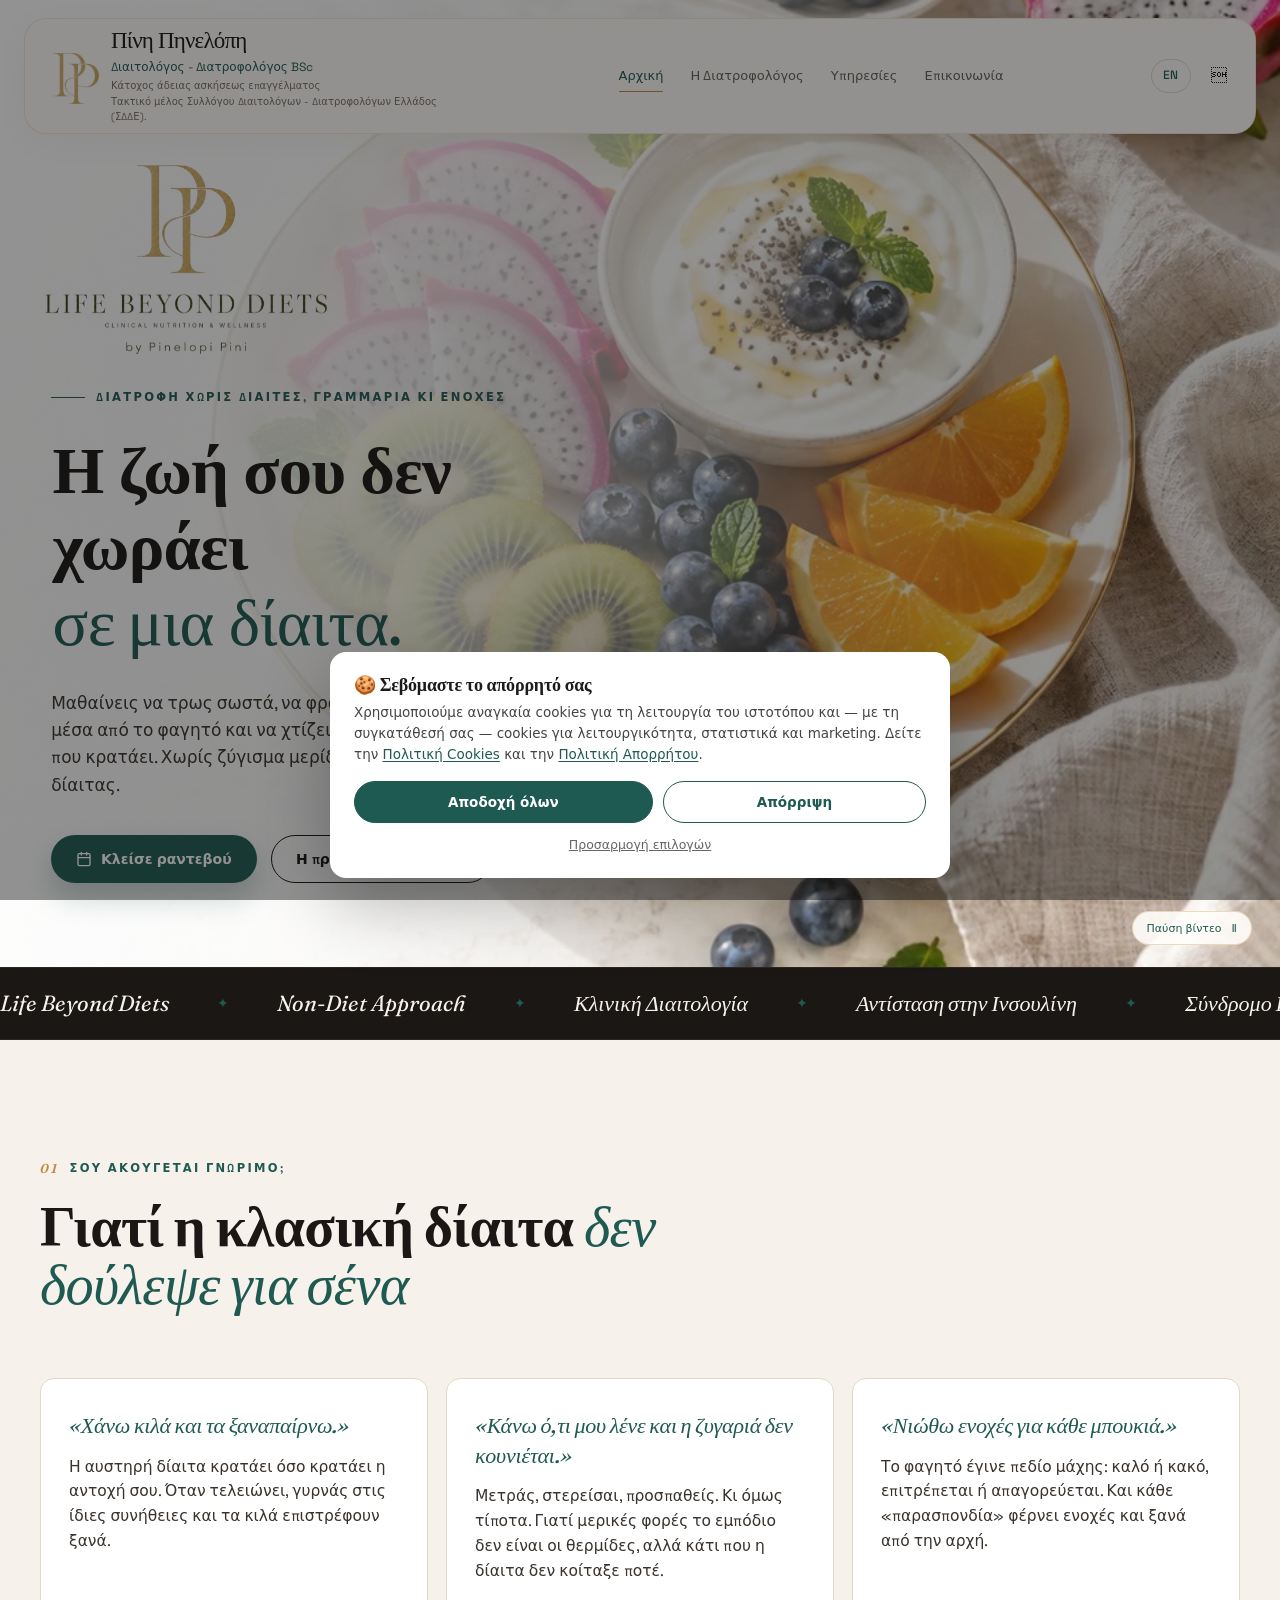
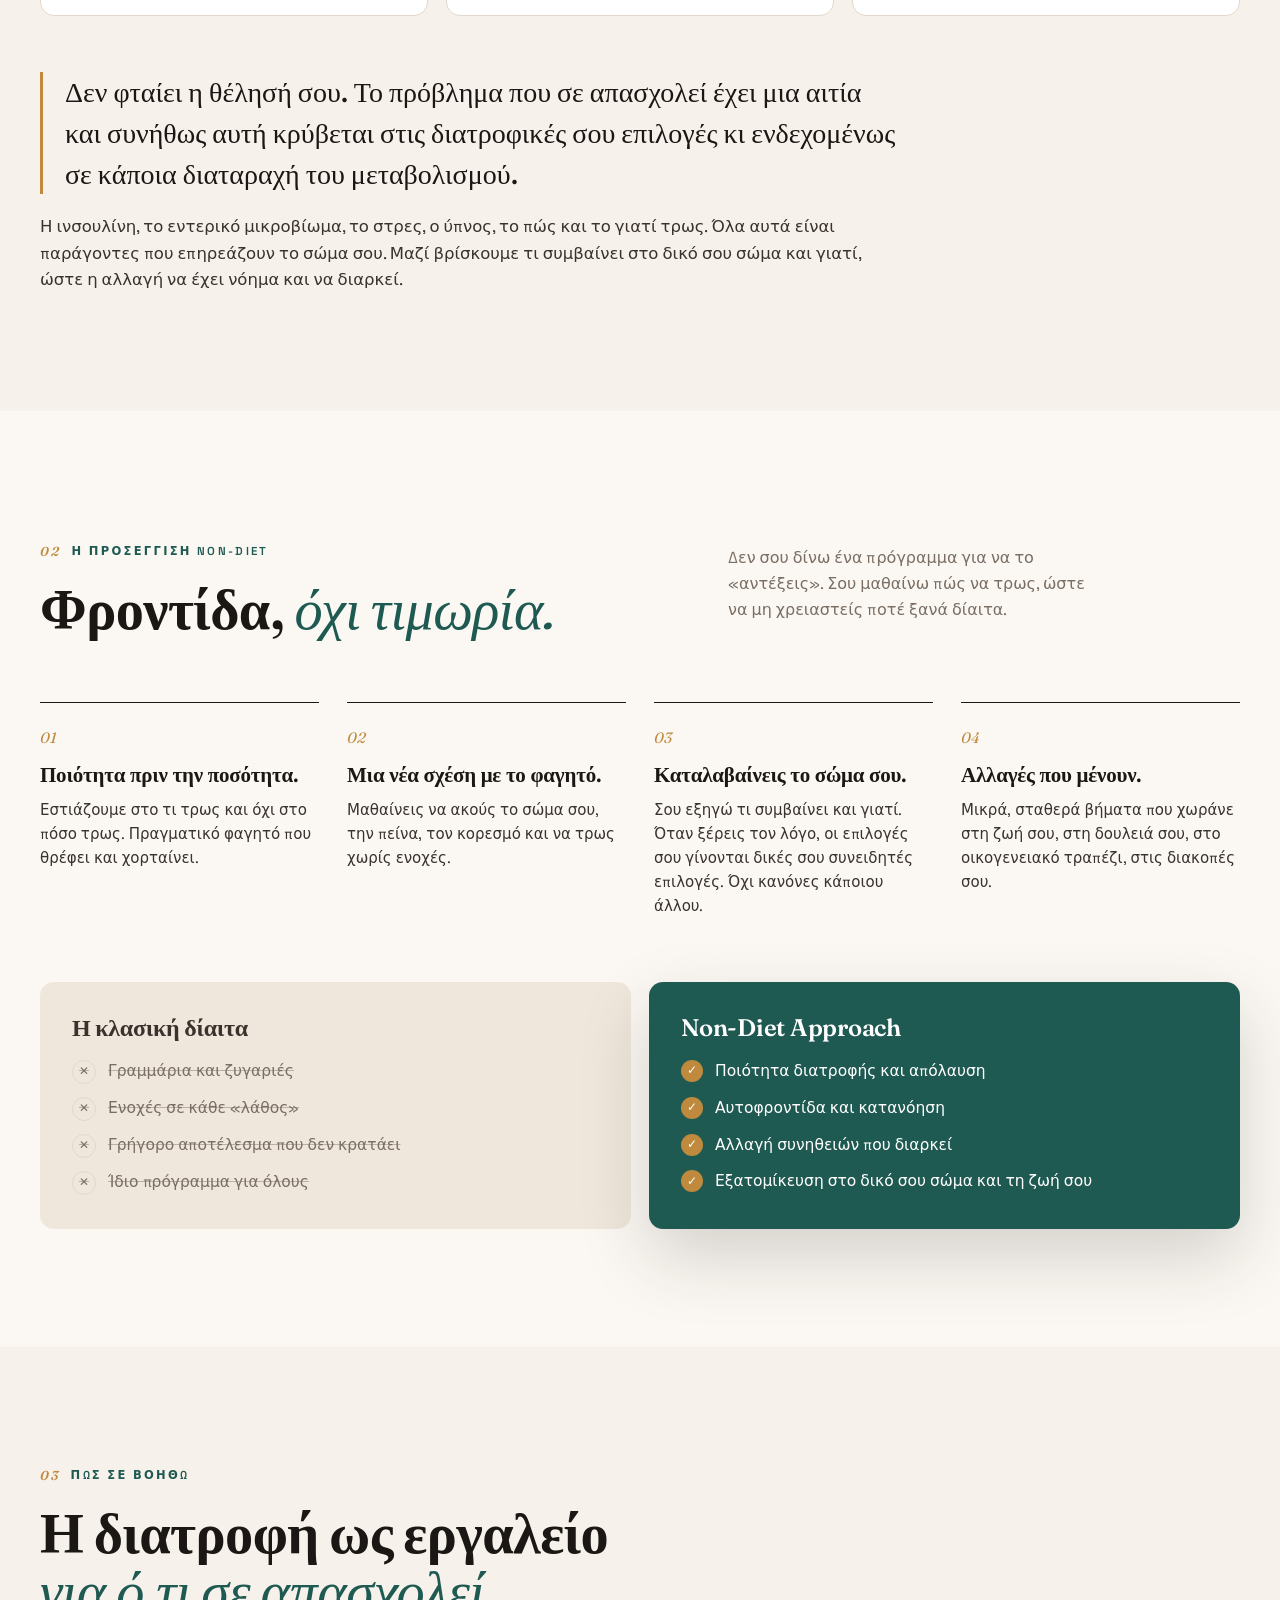
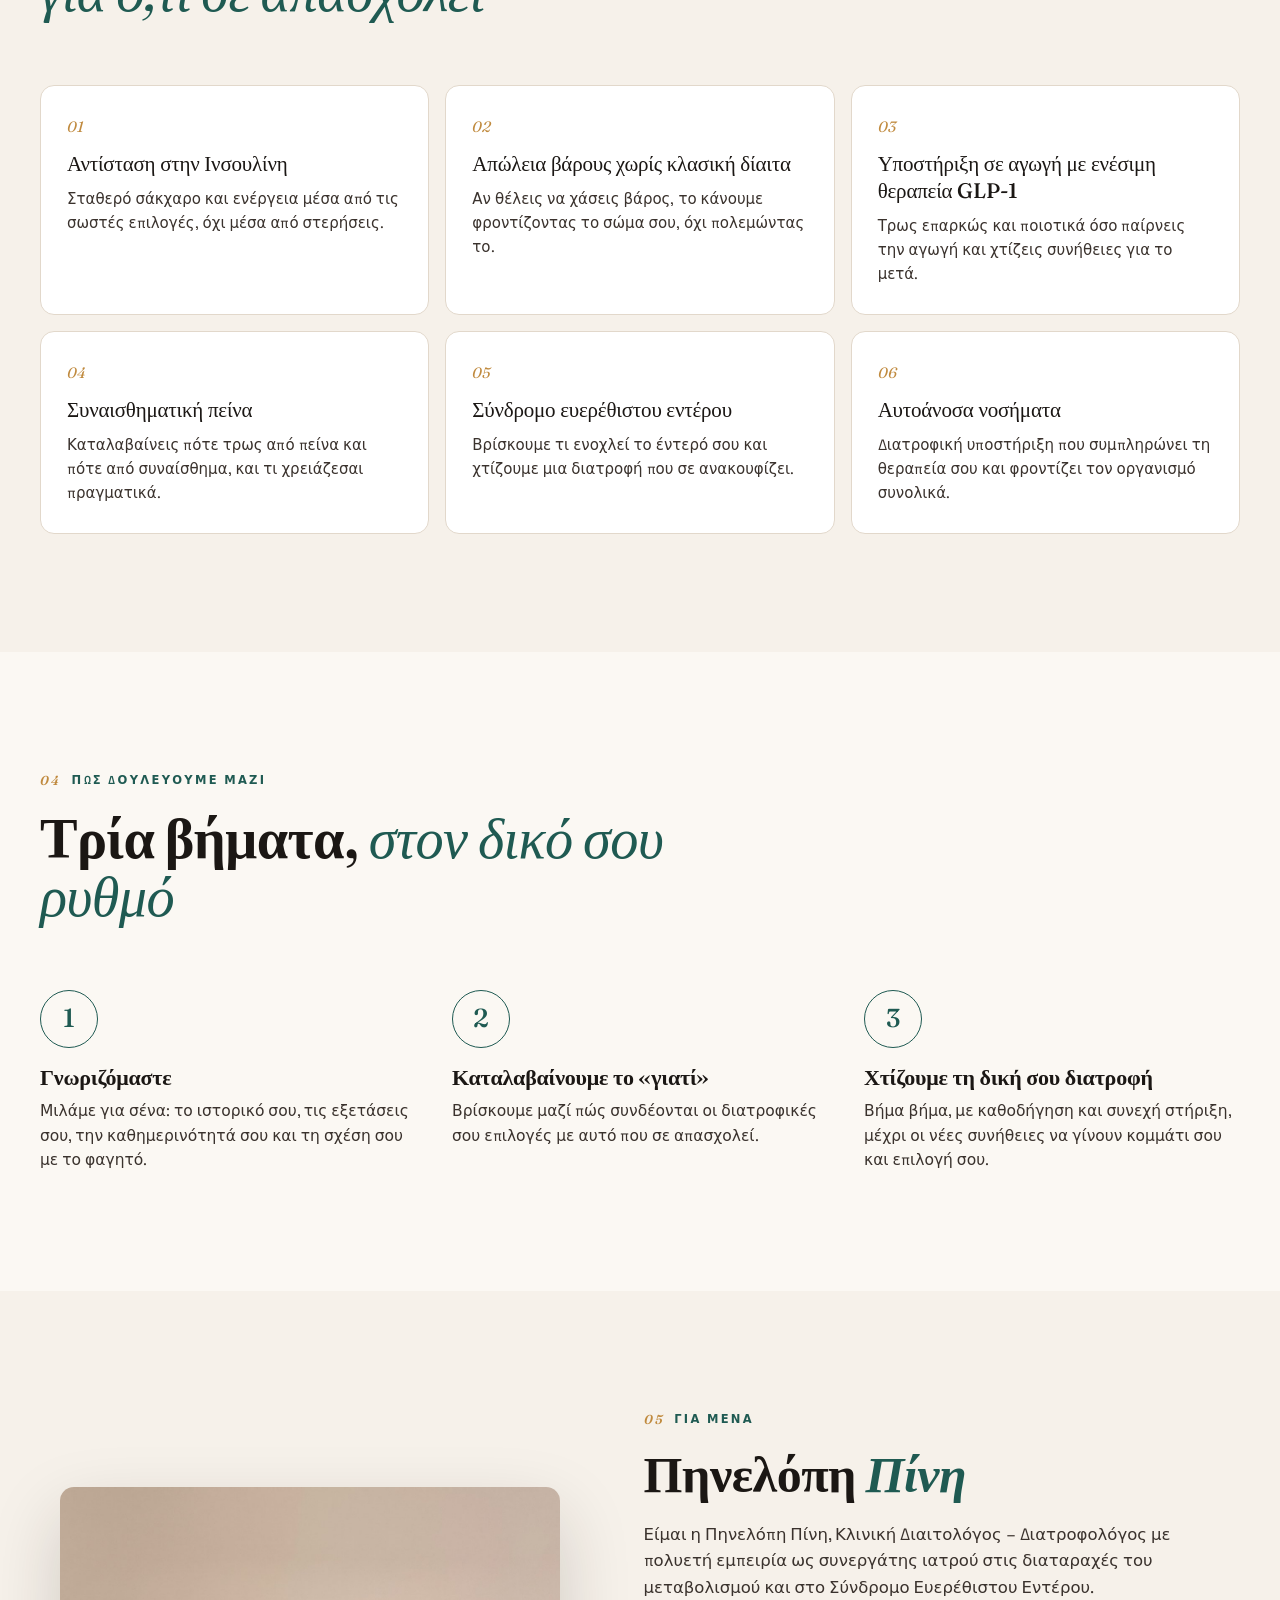
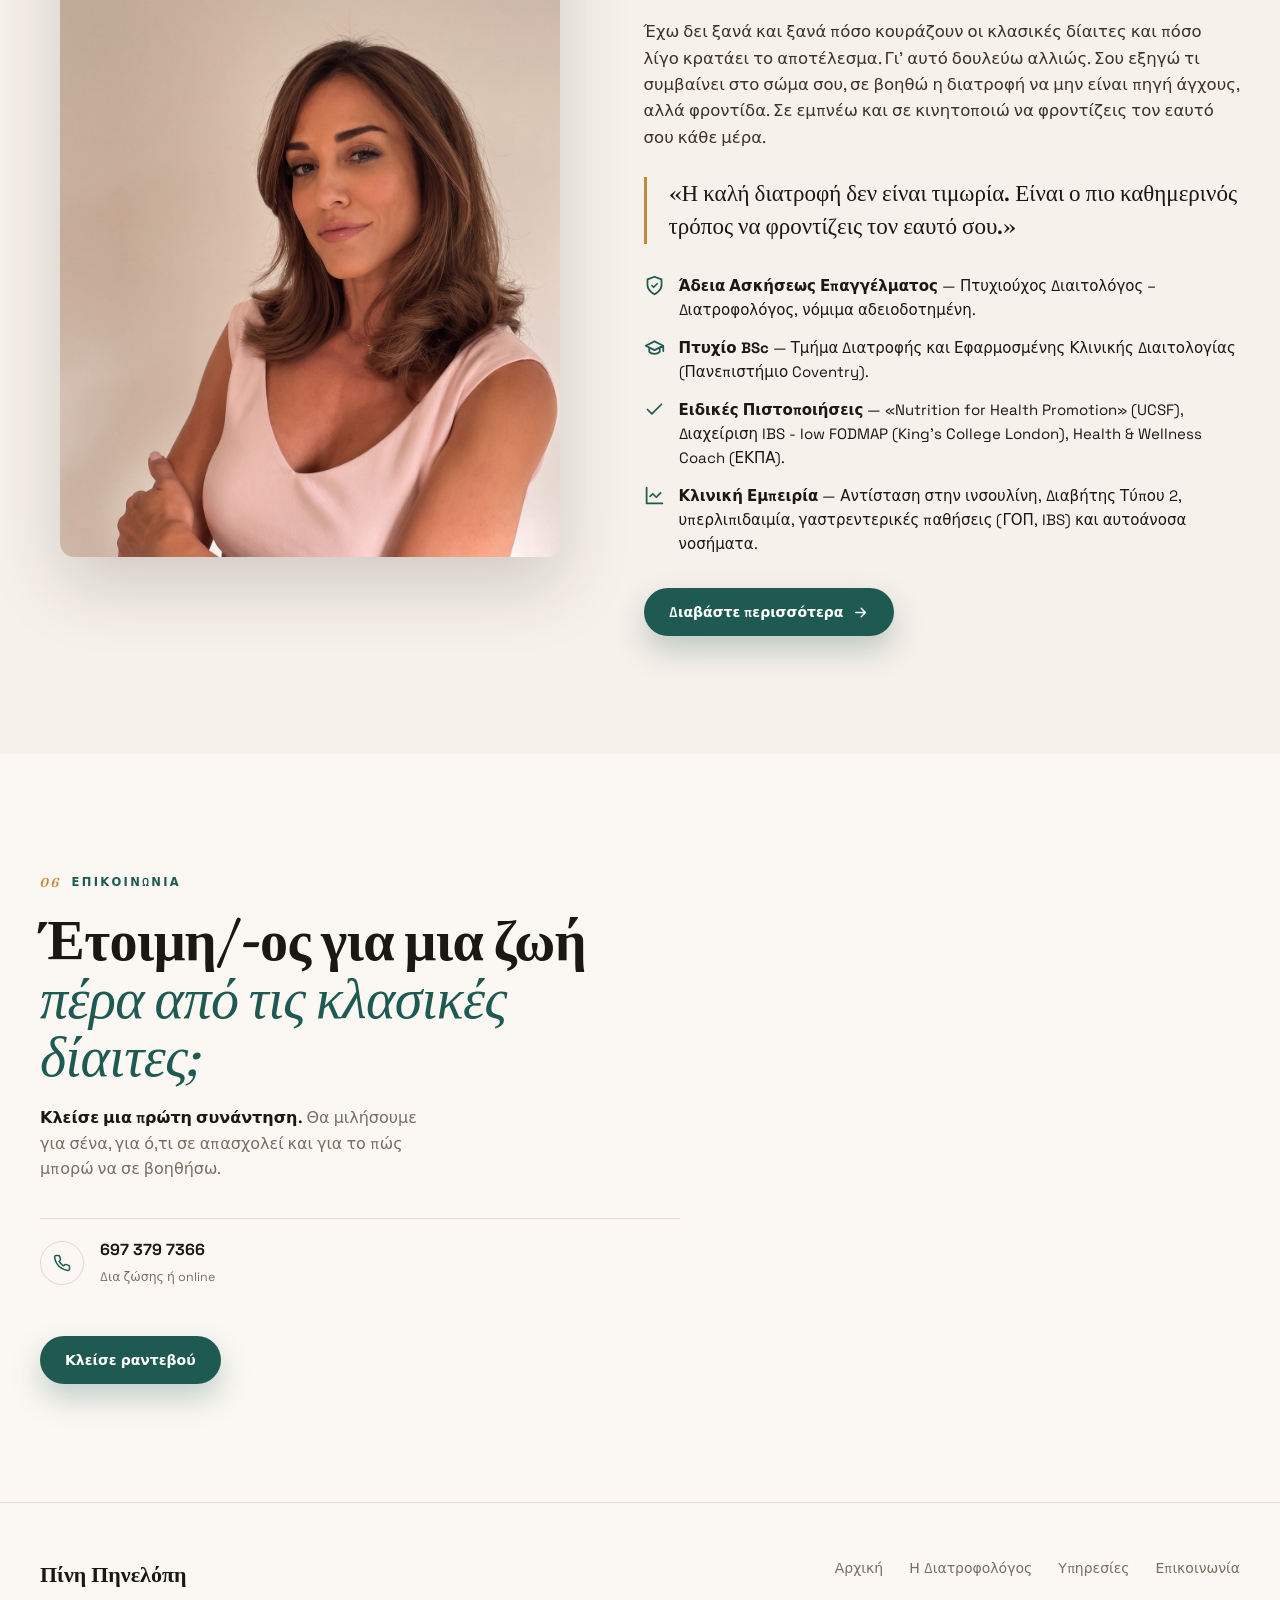
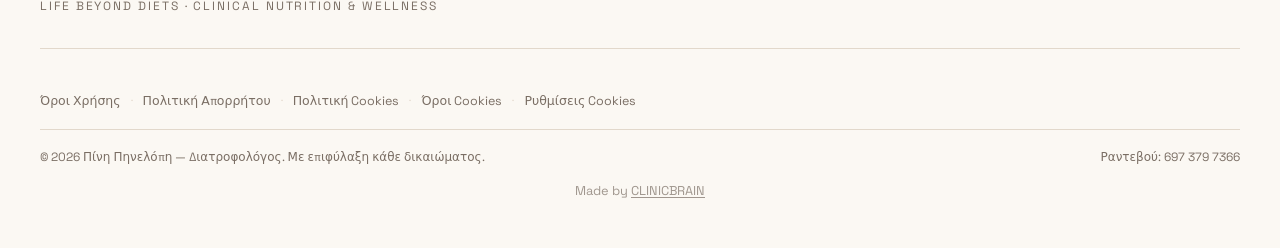
==== commit 4a01272f: "Client changes 10/11: new homepage from Life Beyond Diets copy, keep credentials only, remove measur" ====
--- a/index.html
+++ b/index.html
@@ -3,9 +3,9 @@
 <head>
 <meta charset="UTF-8" />
 <meta name="viewport" content="width=device-width, initial-scale=1.0" />
-<title>Πίνη Πηνελόπη — Διατροφολόγος · Non-Diet Approach</title>
-<meta name="description" content="Πίνη Πηνελόπη, Διατροφολόγος – Διαιτολόγος BSc, με άδεια ασκήσεως επαγγέλματος. Εξειδίκευση στη Διατροφική Συμπεριφορά & την Ποιοτική Διατροφή με Non-Diet Approach. Μεταβολικές διαταραχές, αντίσταση στην ινσουλίνη, ευερέθιστο έντερο & αυτοάνοσα." />
-<meta name="keywords" content="διαιτολόγος Αθήνα, διατροφολόγος Αθήνα, Πίνη Πηνελόπη, non-diet approach, αντίσταση ινσουλίνης, ευερέθιστο έντερο, διατροφική συμπεριφορά, λιπομέτρηση, clinical dietitian" />
+<title>Life Beyond Diets — Πίνη Πηνελόπη, Διατροφολόγος · Non-Diet Approach</title>
+<meta name="description" content="Διατροφή χωρίς δίαιτες, γραμμάρια κι ενοχές. Πίνη Πηνελόπη, Κλινική Διαιτολόγος – Διατροφολόγος BSc με Non-Diet Approach: αντίσταση στην ινσουλίνη, απώλεια βάρους χωρίς δίαιτα, υποστήριξη σε αγωγή GLP-1, συναισθηματική πείνα, ευερέθιστο έντερο και αυτοάνοσα." />
+<meta name="keywords" content="διαιτολόγος Αθήνα, διατροφολόγος Αθήνα, Πίνη Πηνελόπη, non-diet approach, αντίσταση ινσουλίνης, ευερέθιστο έντερο, διατροφική συμπεριφορά, GLP-1 διατροφή, συναισθηματική πείνα, Life Beyond Diets, clinical dietitian" />
 <meta name="author" content="Πίνη Πηνελόπη — Διατροφολόγος" />
 <meta name="robots" content="index, follow, max-image-preview:large" />
 <link rel="alternate" hreflang="el" href="/index.html" />
@@ -15,13 +15,13 @@
 <meta property="og:site_name" content="Πίνη Πηνελόπη — Διατροφολόγος" />
 <meta property="og:locale" content="el_GR" />
 <meta property="og:type" content="website" />
-<meta property="og:title" content="Πίνη Πηνελόπη — Διατροφολόγος · Non-Diet Approach" />
-<meta property="og:description" content="Πίνη Πηνελόπη, Διατροφολόγος – Διαιτολόγος BSc, με άδεια ασκήσεως επαγγέλματος. Εξειδίκευση στη Διατροφική Συμπεριφορά & την Ποιοτική Διατροφή με Non-Diet Approach. Μεταβολικές διαταραχές, αντίσταση στην ινσουλίνη, ευερέθιστο έντερο & αυτοάνοσα." />
+<meta property="og:title" content="Life Beyond Diets — Πίνη Πηνελόπη, Διατροφολόγος · Non-Diet Approach" />
+<meta property="og:description" content="Διατροφή χωρίς δίαιτες, γραμμάρια κι ενοχές. Πίνη Πηνελόπη, Κλινική Διαιτολόγος – Διατροφολόγος BSc με Non-Diet Approach: αντίσταση στην ινσουλίνη, απώλεια βάρους χωρίς δίαιτα, υποστήριξη σε αγωγή GLP-1, συναισθηματική πείνα, ευερέθιστο έντερο και αυτοάνοσα." />
 <meta property="og:url" content="https://pinipinelopi.gr/index.html" />
 <meta property="og:image" content="https://pini-swart.vercel.app/assets/pini-home-sept2026.jpg" />
 <meta name="twitter:card" content="summary_large_image" />
-<meta name="twitter:title" content="Πίνη Πηνελόπη — Διατροφολόγος · Non-Diet Approach" />
-<meta name="twitter:description" content="Πίνη Πηνελόπη, Διατροφολόγος – Διαιτολόγος BSc, με άδεια ασκήσεως επαγγέλματος. Εξειδίκευση στη Διατροφική Συμπεριφορά & την Ποιοτική Διατροφή με Non-Diet Approach. Μεταβολικές διαταραχές, αντίσταση στην ινσουλίνη, ευερέθιστο έντερο & αυτοάνοσα." />
+<meta name="twitter:title" content="Life Beyond Diets — Πίνη Πηνελόπη, Διατροφολόγος · Non-Diet Approach" />
+<meta name="twitter:description" content="Διατροφή χωρίς δίαιτες, γραμμάρια κι ενοχές. Πίνη Πηνελόπη, Κλινική Διαιτολόγος – Διατροφολόγος BSc με Non-Diet Approach: αντίσταση στην ινσουλίνη, απώλεια βάρους χωρίς δίαιτα, υποστήριξη σε αγωγή GLP-1, συναισθηματική πείνα, ευερέθιστο έντερο και αυτοάνοσα." />
 <meta name="twitter:image" content="https://pini-swart.vercel.app/assets/pini-home-sept2026.jpg" />
 
 <script type="application/ld+json">{"@context":"https://schema.org","@type":["HealthAndBeautyBusiness","LocalBusiness"],"@id":"https://pinipinelopi.gr/#clinic","name":"Πίνη Πηνελόπη — Διατροφολόγος","alternateName":"Πίνη Πηνελόπη, Διατροφολόγος – Διαιτολόγος BSc","url":"https://pinipinelopi.gr/","telephone":"+306973797366","image":"https://pini-swart.vercel.app/assets/pini-home-sept2026.jpg","priceRange":"€€","currenciesAccepted":"EUR","founder":{"@type":"Person","name":"Πίνη Πηνελόπη","jobTitle":"Διατροφολόγος – Διαιτολόγος","alumniOf":"Πανεπιστήμιο Coventry"}}</script>
@@ -30,7 +30,7 @@
 <link rel="preconnect" href="https://fonts.googleapis.com" />
 <link rel="preconnect" href="https://fonts.gstatic.com" crossorigin />
 <link href="https://fonts.googleapis.com/css2?family=Fraunces:ital,opsz,wght@0,9..144,400;0,9..144,500;0,9..144,600;0,9..144,700;0,9..144,900;1,9..144,400;1,9..144,500&family=Space+Grotesk:wght@400;500;600;700&display=swap" rel="stylesheet" />
-<link rel="stylesheet" href="assets/premium.css?v=20261001" />
+<link rel="stylesheet" href="assets/premium.css?v=20261111" />
 <style>
   :root{
     --accent:#1f5a52;--accent-deep:#163f39;--gold:#c08a3e;
@@ -41,6 +41,53 @@
   .cb-credit a:hover{opacity:1}
   .about-cta{display:flex;flex-wrap:wrap;gap:14px;margin-top:32px}
   .about-cta .btn svg{width:17px;height:17px}
+  /* Life Beyond Diets homepage (Nov 2026) */
+  .hero-logo{display:block;width:clamp(200px,22vw,290px);height:auto;margin:0 0 26px -6px;opacity:0;animation:fade .9s var(--ease) .1s forwards}
+  .familiar{background:var(--paper)}
+  .pain-grid{display:grid;grid-template-columns:repeat(3,1fr);gap:18px}
+  .pain{background:var(--white);border:1px solid var(--line);border-radius:var(--r);padding:32px 28px}
+  .pain h3{font-family:"Fraunces",serif;font-style:italic;font-weight:500;font-size:22px;line-height:1.35;color:var(--accent);margin:0 0 14px}
+  .pain p{margin:0;color:var(--ink-2);font-size:15.5px}
+  .cause{margin-top:56px;max-width:860px}
+  .cause p{color:var(--ink-2);font-size:16.5px;margin:0}
+  .cause .cause-lead{font-family:"Fraunces",serif;font-size:clamp(22px,2.4vw,28px);font-weight:500;line-height:1.45;color:var(--ink);margin:0 0 20px;padding-left:22px;border-left:3px solid var(--gold)}
+  .approach{background:var(--cream)}
+  .principles{display:grid;grid-template-columns:repeat(4,1fr);gap:28px}
+  .principle{border-top:1px solid var(--ink);padding-top:22px}
+  .principle .pnum,.help-card .hnum{font-family:"Fraunces",serif;font-style:italic;color:var(--gold);font-size:15px}
+  .principle h3{font-family:"Fraunces",serif;font-weight:600;font-size:21px;margin:10px 0 10px;line-height:1.3}
+  .principle p{margin:0;color:var(--ink-2);font-size:15px}
+  .compare{display:grid;grid-template-columns:1fr 1fr;gap:18px;margin-top:64px}
+  .cmp{border-radius:var(--r);padding:34px 32px}
+  .cmp h3{font-family:"Fraunces",serif;font-weight:600;font-size:24px;margin:0 0 18px}
+  .cmp ul{list-style:none;margin:0;padding:0;display:grid;gap:12px}
+  .cmp li{display:flex;gap:12px;align-items:flex-start;font-size:15.5px}
+  .cmp li::before{flex:none;width:22px;height:22px;border-radius:50%;display:grid;place-items:center;font-size:12px;font-weight:700;margin-top:1px}
+  .cmp-old{background:var(--paper-2);color:var(--muted)}
+  .cmp-old h3{color:var(--ink-2)}
+  .cmp-old li{text-decoration:line-through;text-decoration-color:rgba(122,110,100,.45)}
+  .cmp-old li::before{content:"✕";border:1px solid var(--line);color:var(--muted)}
+  .cmp-new{background:var(--accent);color:#fff;box-shadow:var(--shadow-l)}
+  .cmp-new h3{color:#fff}
+  .cmp-new li::before{content:"✓";background:var(--gold);color:#fff}
+  .help{background:var(--paper)}
+  .help-grid{display:grid;grid-template-columns:repeat(3,1fr);gap:16px}
+  .help-card{background:var(--white);border:1px solid var(--line);border-radius:var(--r);padding:28px 26px;transition:transform .4s var(--ease),border-color .35s ease,box-shadow .35s ease}
+  .help-card:hover{transform:translateY(-4px);border-color:var(--accent);box-shadow:var(--shadow-s)}
+  .help-card h3{font-family:"Fraunces",serif;font-weight:500;font-size:21px;line-height:1.3;margin:10px 0 10px;color:var(--ink)}
+  .help-card p{margin:0;color:var(--ink-2);font-size:15px}
+  .steps{background:var(--cream)}
+  .step-list{list-style:none;margin:0;padding:0;display:grid;grid-template-columns:repeat(3,1fr);gap:36px}
+  .step{display:flex;flex-direction:column;gap:18px}
+  .step .snum{width:58px;height:58px;border-radius:50%;border:1px solid var(--accent);color:var(--accent);display:grid;place-items:center;font-family:"Fraunces",serif;font-size:26px;font-weight:500}
+  .step h3{font-family:"Fraunces",serif;font-weight:600;font-size:22px;margin:0 0 10px}
+  .step p{margin:0;color:var(--ink-2);font-size:15.5px}
+  .about{background:var(--paper)}
+  .about-body p.intro{margin-top:26px;padding-left:22px;border-left:3px solid var(--gold)}
+  .contact .clead strong{color:var(--ink);font-weight:600}
+  @media (max-width:1000px){.principles{grid-template-columns:1fr 1fr}.help-grid{grid-template-columns:1fr 1fr}}
+  @media (max-width:820px){.pain-grid,.compare,.step-list{grid-template-columns:1fr}.step-list{gap:28px}}
+  @media (max-width:560px){.principles,.help-grid{grid-template-columns:1fr}.hero-logo{width:190px;margin:0 auto 18px}.cmp{padding:28px 22px}.pain{padding:26px 22px}}
 </style>
 </head>
 <body class="home-page">
@@ -51,12 +98,7 @@
 <header class="topbar" id="topbar">
   <div class="shell nav">
     <a class="brand" href="#top" aria-label="Πίνη Πηνελόπη">
-      <span class="brand-mark">
-        <svg viewBox="0 0 46 46" fill="none">
-          <circle cx="23" cy="23" r="22" stroke="currentColor" stroke-width="1.4"/>
-          <path d="M23 14v18M14 23h18" stroke="currentColor" stroke-width="2.4" stroke-linecap="round"/>
-        </svg>
-      </span>
+      <span class="brand-mark"><img src="assets/pp-monogram.png" width="218" height="240" alt="" /></span>
       <span class="brand-txt"><strong>Πίνη Πηνελόπη</strong><span class="brand-title">Διαιτολόγος - Διατροφολόγος BSc</span><span class="brand-license">Κάτοχος άδειας ασκήσεως επαγγέλματος</span><span class="brand-membership">Τακτικό μέλος Συλλόγου Διαιτολόγων - Διατροφολόγων Ελλάδος (ΣΔΔΕ).</span></span>
     </a>
     <nav class="nav-links">
@@ -94,25 +136,21 @@
   <button class="video-toggle" type="button" aria-label="Παύση βίντεο φόντου" aria-pressed="false">Παύση βίντεο <span aria-hidden="true">Ⅱ</span></button>
   <div class="shell">
     <div class="hero-text">
-      <div class="eyebrow">Διατροφολόγος – Διαιτολόγος με άδεια ασκήσεως επαγγέλματος</div>
+      <img class="hero-logo" src="assets/life-beyond-diets-logo.png" width="900" height="603" alt="Life Beyond Diets — Clinical Nutrition &amp; Wellness by Pinelopi Pini" />
+      <div class="eyebrow">Διατροφή χωρίς δίαιτες, γραμμάρια κι ενοχές</div>
       <h1 id="heroH1">
-        <span class="word"><i>Μια</i></span> <span class="word"><i>νέα</i></span> <span class="word"><i>σχέση</i></span><br>
-        <span class="word"><i class="it">με το</i></span> <span class="word"><i class="it">φαγητό.</i></span>
+        <span class="word"><i>Η</i></span> <span class="word"><i>ζωή</i></span> <span class="word"><i>σου</i></span> <span class="word"><i>δεν</i></span> <span class="word"><i>χωράει</i></span><br>
+        <span class="word"><i class="it">σε μια</i></span> <span class="word"><i class="it">δίαιτα.</i></span>
       </h1>
-      <p class="hero-copy">Χωρίς αυστηρές δίαιτες, χωρίς γραμμάρια, χωρίς ενοχές. Βελτιώνουμε την ποιότητα της διατροφής σας και χτίζουμε βιώσιμες συνήθειες, εστιάζοντας στην αλλαγή συμπεριφοράς και στην ενσυνείδητη διατροφή.</p>
+      <p class="hero-copy">Μαθαίνεις να τρως σωστά, να φροντίζεις τον εαυτό σου μέσα από το φαγητό και να χτίζεις μια σχέση μαζί του που κρατάει. Χωρίς ζύγισμα μερίδων και το άγχος της δίαιτας.</p>
       <div class="hero-actions">
-        <a class="btn primary" href="epikoinonia.html">
+        <a class="btn primary" href="#contact">
           <svg viewBox="0 0 24 24" fill="none" stroke="currentColor" stroke-width="2" stroke-linecap="round" stroke-linejoin="round"><rect x="3" y="4" width="18" height="18" rx="2"/><path d="M16 2v4M8 2v4M3 10h18"/></svg>
-          Κλείστε Ραντεβού
+          Κλείσε ραντεβού
         </a>
-        <a class="btn ghost" href="ypiresies.html#exams">Μετρήσεις & Ανάλυση</a>
+        <a class="btn ghost" href="#approach">Η προσέγγιση Non-Diet</a>
       </div>
       <img class="hero-mobile-art" src="assets/healthy-breakfast.jpg" alt="Φρέσκα φρούτα και γιαούρτι σε ένα φωτεινό πρωινό τραπέζι" width="1536" height="1024" />
-      <div class="hero-meta">
-        <div class="m"><strong >16+</strong><span>Χρόνια εμπειρίας</span></div>
-        <div class="m"><strong>Non-Diet</strong><span>Χωρίς στερήσεις & ενοχές</span></div>
-        <div class="m"><strong>Online</strong><span>& δια ζώσης (κατ’ οίκον) συνεδρίες</span></div>
-      </div>
     </div>
   </div>
   <div class="ecg-wrap">
@@ -124,100 +162,152 @@
 
 <div class="marquee" aria-hidden="true">
   <div class="marquee-track" id="marquee">
-    <span>Non-Diet Approach</span><span>Εξατομικευμένη Διατροφή</span><span>Κλινική Διαιτολογία</span><span>Διατροφική Συμπεριφορά</span><span>Λιπομέτρηση</span><span>Wellness Coaching</span>
+    <span>Life Beyond Diets</span><span>Non-Diet Approach</span><span>Κλινική Διαιτολογία</span><span>Αντίσταση στην Ινσουλίνη</span><span>Σύνδρομο Ευερέθιστου Εντέρου</span><span>Συναισθηματική Πείνα</span>
   </div>
 </div>
+
+<section class="section familiar" id="familiar">
+  <div class="shell">
+    <div class="shead reveal">
+      <div>
+        <div class="kicker"><span class="num">01</span> Σου ακούγεται γνώριμο;</div>
+        <h2>Γιατί η κλασική δίαιτα <em>δεν δούλεψε για σένα</em></h2>
+      </div>
+    </div>
+    <div class="pain-grid">
+      <article class="pain reveal">
+        <h3>«Χάνω κιλά και τα ξαναπαίρνω.»</h3>
+        <p>Η αυστηρή δίαιτα κρατάει όσο κρατάει η αντοχή σου. Όταν τελειώνει, γυρνάς στις ίδιες συνήθειες και τα κιλά επιστρέφουν ξανά.</p>
+      </article>
+      <article class="pain reveal">
+        <h3>«Κάνω ό,τι μου λένε και η ζυγαριά δεν κουνιέται.»</h3>
+        <p>Μετράς, στερείσαι, προσπαθείς. Κι όμως τίποτα. Γιατί μερικές φορές το εμπόδιο δεν είναι οι θερμίδες, αλλά κάτι που η δίαιτα δεν κοίταξε ποτέ.</p>
+      </article>
+      <article class="pain reveal">
+        <h3>«Νιώθω ενοχές για κάθε μπουκιά.»</h3>
+        <p>Το φαγητό έγινε πεδίο μάχης: καλό ή κακό, επιτρέπεται ή απαγορεύεται. Και κάθε «παρασπονδία» φέρνει ενοχές και ξανά από την αρχή.</p>
+      </article>
+    </div>
+    <div class="cause reveal">
+      <p class="cause-lead">Δεν φταίει η θέλησή σου. Το πρόβλημα που σε απασχολεί έχει μια αιτία και συνήθως αυτή κρύβεται στις διατροφικές σου επιλογές κι ενδεχομένως σε κάποια διαταραχή του μεταβολισμού.</p>
+      <p>Η ινσουλίνη, το εντερικό μικροβίωμα, το στρες, ο ύπνος, το πώς και το γιατί τρως. Όλα αυτά είναι παράγοντες που επηρεάζουν το σώμα σου. Μαζί βρίσκουμε τι συμβαίνει στο δικό σου σώμα και γιατί, ώστε η αλλαγή να έχει νόημα και να διαρκεί.</p>
+    </div>
+  </div>
+</section>
+
+<section class="section approach" id="approach">
+  <div class="shell">
+    <div class="shead reveal">
+      <div>
+        <div class="kicker"><span class="num">02</span> Η προσέγγιση Non-Diet</div>
+        <h2>Φροντίδα, <em>όχι τιμωρία.</em></h2>
+      </div>
+      <p class="lead">Δεν σου δίνω ένα πρόγραμμα για να το «αντέξεις». Σου μαθαίνω πώς να τρως, ώστε να μη χρειαστείς ποτέ ξανά δίαιτα.</p>
+    </div>
+    <div class="principles">
+      <article class="principle reveal"><span class="pnum">01</span><h3>Ποιότητα πριν την ποσότητα.</h3><p>Εστιάζουμε στο τι τρως και όχι στο πόσο τρως. Πραγματικό φαγητό που θρέφει και χορταίνει.</p></article>
+      <article class="principle reveal"><span class="pnum">02</span><h3>Μια νέα σχέση με το φαγητό.</h3><p>Μαθαίνεις να ακούς το σώμα σου, την πείνα, τον κορεσμό και να τρως χωρίς ενοχές.</p></article>
+      <article class="principle reveal"><span class="pnum">03</span><h3>Καταλαβαίνεις το σώμα σου.</h3><p>Σου εξηγώ τι συμβαίνει και γιατί. Όταν ξέρεις τον λόγο, οι επιλογές σου γίνονται δικές σου συνειδητές επιλογές. Όχι κανόνες κάποιου άλλου.</p></article>
+      <article class="principle reveal"><span class="pnum">04</span><h3>Αλλαγές που μένουν.</h3><p>Μικρά, σταθερά βήματα που χωράνε στη ζωή σου, στη δουλειά σου, στο οικογενειακό τραπέζι, στις διακοπές σου.</p></article>
+    </div>
+    <div class="compare reveal">
+      <div class="cmp cmp-old">
+        <h3>Η κλασική δίαιτα</h3>
+        <ul>
+          <li>Γραμμάρια και ζυγαριές</li>
+          <li>Ενοχές σε κάθε «λάθος»</li>
+          <li>Γρήγορο αποτέλεσμα που δεν κρατάει</li>
+          <li>Ίδιο πρόγραμμα για όλους</li>
+        </ul>
+      </div>
+      <div class="cmp cmp-new">
+        <h3>Non-Diet Approach</h3>
+        <ul>
+          <li>Ποιότητα διατροφής και απόλαυση</li>
+          <li>Αυτοφροντίδα και κατανόηση</li>
+          <li>Αλλαγή συνηθειών που διαρκεί</li>
+          <li>Εξατομίκευση στο δικό σου σώμα και τη ζωή σου</li>
+        </ul>
+      </div>
+    </div>
+  </div>
+</section>
+
+<section class="section help" id="services">
+  <div class="shell">
+    <div class="shead reveal">
+      <div>
+        <div class="kicker"><span class="num">03</span> Πώς σε βοηθώ</div>
+        <h2>Η διατροφή ως εργαλείο <em>για ό,τι σε απασχολεί</em></h2>
+      </div>
+    </div>
+    <div class="help-grid">
+      <article class="help-card reveal"><span class="hnum">01</span><h3>Αντίσταση στην Ινσουλίνη</h3><p>Σταθερό σάκχαρο και ενέργεια μέσα από τις σωστές επιλογές, όχι μέσα από στερήσεις.</p></article>
+      <article class="help-card reveal"><span class="hnum">02</span><h3>Απώλεια βάρους χωρίς κλασική δίαιτα</h3><p>Αν θέλεις να χάσεις βάρος, το κάνουμε φροντίζοντας το σώμα σου, όχι πολεμώντας το.</p></article>
+      <article class="help-card reveal"><span class="hnum">03</span><h3>Υποστήριξη σε αγωγή με ενέσιμη θεραπεία GLP-1</h3><p>Τρως επαρκώς και ποιοτικά όσο παίρνεις την αγωγή και χτίζεις συνήθειες για το μετά.</p></article>
+      <article class="help-card reveal"><span class="hnum">04</span><h3>Συναισθηματική πείνα</h3><p>Καταλαβαίνεις πότε τρως από πείνα και πότε από συναίσθημα, και τι χρειάζεσαι πραγματικά.</p></article>
+      <article class="help-card reveal"><span class="hnum">05</span><h3>Σύνδρομο ευερέθιστου εντέρου</h3><p>Βρίσκουμε τι ενοχλεί το έντερό σου και χτίζουμε μια διατροφή που σε ανακουφίζει.</p></article>
+      <article class="help-card reveal"><span class="hnum">06</span><h3>Αυτοάνοσα νοσήματα</h3><p>Διατροφική υποστήριξη που συμπληρώνει τη θεραπεία σου και φροντίζει τον οργανισμό συνολικά.</p></article>
+    </div>
+  </div>
+</section>
+
+<section class="section steps" id="steps">
+  <div class="shell">
+    <div class="shead reveal">
+      <div>
+        <div class="kicker"><span class="num">04</span> Πώς δουλεύουμε μαζί</div>
+        <h2>Τρία βήματα, <em>στον δικό σου ρυθμό</em></h2>
+      </div>
+    </div>
+    <ol class="step-list">
+      <li class="step reveal"><span class="snum">1</span><div><h3>Γνωριζόμαστε</h3><p>Μιλάμε για σένα: το ιστορικό σου, τις εξετάσεις σου, την καθημερινότητά σου και τη σχέση σου με το φαγητό.</p></div></li>
+      <li class="step reveal"><span class="snum">2</span><div><h3>Καταλαβαίνουμε το «γιατί»</h3><p>Βρίσκουμε μαζί πώς συνδέονται οι διατροφικές σου επιλογές με αυτό που σε απασχολεί.</p></div></li>
+      <li class="step reveal"><span class="snum">3</span><div><h3>Χτίζουμε τη δική σου διατροφή</h3><p>Βήμα βήμα, με καθοδήγηση και συνεχή στήριξη, μέχρι οι νέες συνήθειες να γίνουν κομμάτι σου και επιλογή σου.</p></div></li>
+    </ol>
+  </div>
+</section>
 
 <section class="section about" id="about">
   <div class="shell">
     <div class="about-grid">
       <div class="about-figure reveal">
-        <img src="assets/pini-home-nov2026.jpg" width="1194" height="1600" loading="lazy" decoding="async" alt="Πίνη Πηνελόπη — Διαιτολόγος – Διατροφολόγος" />
-        
+        <img src="assets/pini-home-nov2026.jpg" width="1194" height="1600" loading="lazy" decoding="async" alt="Πηνελόπη Πίνη — Διαιτολόγος – Διατροφολόγος" />
       </div>
       <div class="about-body">
-        <div class="kicker"><span class="num">01</span> Η φιλοσοφία μου</div>
-        <h2>Η προσέγγισή μου <em>«Non-Diet Approach»</em></h2>
-        <p class="intro reveal">«Δε χρειάζεσαι μια ακόμα δίαιτα. Χρειάζεσαι φροντίδα με συνειδητές επιλογές.»</p>
-        <p class="reveal">Ονομάζομαι Πίνη Πηνελόπη και είμαι Διαιτολόγος – Διατροφολόγος με άδεια ασκήσεως επαγγέλματος και Certified Health and Wellness Coach.</p>
-        <p class="reveal">Μετά από 16 χρόνια στον χώρο της διατροφής, συνειδητοποίησα ότι το πρόβλημα δεν είναι η έλλειψη πληροφορίας για το «τι είναι υγιεινό», αλλά ο τρόπος που σχετιζόμαστε με το φαγητό και η πεποίθηση ότι για να χάσω βάρος και να είμαι υγιής πρέπει να κάνω αυστηρή δίαιτα και να στερούμαι το φαγητό. Γι' αυτό η προσέγγισή μου βασίζεται στο <strong>Non-Diet Approach</strong>: βελτιώνουμε την ποιότητα της τροφής, την ενέργεια και τους δείκτες υγείας σας, εστιάζοντας στην αλλαγή συμπεριφοράς και στην ενσυνείδητη διατροφή — χωρίς αυστηρά διαιτολόγια και ενοχές.</p>
+        <div class="kicker"><span class="num">05</span> Για μένα</div>
+        <h2>Πηνελόπη <em>Πίνη</em></h2>
+        <p class="reveal">Είμαι η Πηνελόπη Πίνη, Κλινική Διαιτολόγος – Διατροφολόγος με πολυετή εμπειρία ως συνεργάτης ιατρού στις διαταραχές του μεταβολισμού και στο Σύνδρομο Ευερέθιστου Εντέρου.</p>
+        <p class="reveal">Έχω δει ξανά και ξανά πόσο κουράζουν οι κλασικές δίαιτες και πόσο λίγο κρατάει το αποτέλεσμα. Γι’ αυτό δουλεύω αλλιώς. Σου εξηγώ τι συμβαίνει στο σώμα σου, σε βοηθώ η διατροφή να μην είναι πηγή άγχους, αλλά φροντίδα. Σε εμπνέω και σε κινητοποιώ να φροντίζεις τον εαυτό σου κάθε μέρα.</p>
+        <p class="intro reveal">«Η καλή διατροφή δεν είναι τιμωρία. Είναι ο πιο καθημερινός τρόπος να φροντίζεις τον εαυτό σου.»</p>
         <ul class="cred-list reveal">
           <li><svg viewBox="0 0 24 24" fill="none" stroke="currentColor" stroke-width="2" stroke-linecap="round" stroke-linejoin="round"><path d="M12 22s8-4 8-10V5l-8-3-8 3v7c0 6 8 10 8 10z"/><path d="m9 12 2 2 4-4"/></svg><span><b>Άδεια Ασκήσεως Επαγγέλματος</b> — Πτυχιούχος Διαιτολόγος – Διατροφολόγος, νόμιμα αδειοδοτημένη.</span></li>
           <li><svg viewBox="0 0 24 24" fill="none" stroke="currentColor" stroke-width="2" stroke-linecap="round" stroke-linejoin="round"><path d="M22 10v6M2 10l10-5 10 5-10 5z"/><path d="M6 12v5c3 3 9 3 12 0v-5"/></svg><span><b>Πτυχίο BSc</b> — Τμήμα Διατροφής και Εφαρμοσμένης Κλινικής Διαιτολογίας (Πανεπιστήμιο Coventry).</span></li>
           <li><svg viewBox="0 0 24 24" fill="none" stroke="currentColor" stroke-width="2" stroke-linecap="round" stroke-linejoin="round"><path d="M20 6 9 17l-5-5"/></svg><span><b>Ειδικές Πιστοποιήσεις</b> — «Nutrition for Health Promotion» (UCSF), Διαχείριση IBS - low FODMAP (King's College London), Health &amp; Wellness Coach (ΕΚΠΑ).</span></li>
           <li><svg viewBox="0 0 24 24" fill="none" stroke="currentColor" stroke-width="2" stroke-linecap="round" stroke-linejoin="round"><path d="M3 3v18h18"/><path d="m19 9-5 5-4-4-3 3"/></svg><span><b>Κλινική Εμπειρία</b> — Αντίσταση στην ινσουλίνη, Διαβήτης Τύπου 2, υπερλιπιδαιμία, γαστρεντερικές παθήσεις (ΓΟΠ, IBS) και αυτοάνοσα νοσήματα.</span></li>
         </ul>
-        <p class="reveal" style="margin-top:1.5rem;">Από το 2010 είμαι συνεργάτης γιατρού με εξειδίκευση στις μεταβολικές διαταραχές και βοηθάω τους διαιτόμενους να χάσουν βάρος και να βελτιώσουν την υγεία τους, αλλάζοντας την ποιότητα της διατροφής και τη σχέση τους με το φαγητό.</p>
         <div class="about-cta reveal">
           <a class="btn primary" href="h-diatrofologos.html" data-magnetic>
             Διαβάστε περισσότερα
             <svg viewBox="0 0 24 24" fill="none" stroke="currentColor" stroke-width="2" stroke-linecap="round" stroke-linejoin="round"><path d="M5 12h14M13 6l6 6-6 6"/></svg>
           </a>
-          <a class="btn ghost" href="epikoinonia.html" data-magnetic>Επικοινωνία με το γραφείο</a>
         </div>
       </div>
     </div>
   </div>
 </section>
-
-<section class="section mission" id="services">
-  <div class="shell">
-    <div class="shead reveal">
-      <div>
-        <div class="kicker"><span class="num">02</span> Αποστολή &amp; Όραμα</div>
-        <h2>Ισορροπία στη διατροφή <em>και στη ζωή</em></h2>
-      </div>
-    </div>
-    <div class="mv-grid">
-      <article class="mv reveal">
-        <div class="kicker">Η αποστολή μου</div>
-        <p>Αποστολή μου είναι να καθοδηγώ τους ανθρώπους να βρουν την ισορροπία στη διατροφή και τη ζωή τους, συνδυάζοντας την επιστημονική γνώση με την ψυχολογία της αλλαγής. Μέσα από εξατομικευμένη υποστήριξη και wellness coaching, βοηθώ τους ανθρώπους να ξεπεράσουν τα εμπόδια (όπως το άγχος ή τα πεπτικά προβλήματα) και να χτίσουν συνήθειες που προάγουν την υγεία, χωρίς στερήσεις και ενοχές.</p>
-      </article>
-      <article class="mv reveal">
-        <div class="kicker">Το όραμά μου</div>
-        <p>Το όραμά μου είναι ένας κόσμος όπου η διατροφή δεν θα αποτελεί πηγή άγχους ή σύγχυσης, αλλά ένα εργαλείο αυτοφροντίδας και ενδυνάμωσης. Οραματίζομαι έναν κόσμο όπου κάθε άτομο θα έχει τη γνώση και την αυτοπεποίθηση να τρέφει το σώμα του με σεβασμό, επιτυγχάνοντας μια ολοκληρωμένη κατάσταση ευεξίας που διαρκεί για όλη του τη ζωή.</p>
-      </article>
-    </div>
-    <div class="mv-cta reveal"><a class="btn ghost" href="ypiresies.html" data-magnetic>Δείτε τις υπηρεσίες</a></div>
-  </div>
-</section>
-
-<section class="section exams" id="exams">
-  <div class="shell">
-    <div class="shead reveal">
-      <div>
-        <div class="kicker"><span class="num">03</span> Μετρήσεις & Αξιολόγηση</div>
-        <h2>Πλήρεις μετρήσεις <em>επί τόπου</em></h2>
-      </div>
-      <p class="lead">Όλη η απαραίτητη διατροφική αξιολόγηση σε έναν χώρο — με ακρίβεια και επιστημονική τεκμηρίωση.</p>
-    </div>
-    <div class="exam-grid">
-      <article class="exam reveal"><div><span class="enum">01</span><div class="eico"><svg viewBox="0 0 40 40" fill="none" stroke="currentColor" stroke-width="1.6" stroke-linecap="round" stroke-linejoin="round"><path d="M20 5l12 4v8c0 8-6 13-12 15-6-2-12-7-12-15V9z"/><path d="M14 19l4 4 8-8"/></svg></div></div><div><h4>Διατροφική Αξιολόγηση</h4><p>Πλήρης καταγραφή ιστορικού & συνηθειών.</p></div></article>
-      <article class="exam reveal"><div><span class="enum">02</span><div class="eico"><svg viewBox="0 0 40 40" fill="none" stroke="currentColor" stroke-width="1.6" stroke-linecap="round" stroke-linejoin="round"><path d="M8 28V12M16 28V8M24 28v-9M32 28V14"/></svg></div></div><div><h4>Λιπομέτρηση (BIA)</h4><p>Ανάλυση σύστασης σώματος & υγρών.</p></div></article>
-      <article class="exam reveal"><div><span class="enum">03</span><div class="eico"><svg viewBox="0 0 40 40" fill="none" stroke="currentColor" stroke-width="1.6" stroke-linecap="round" stroke-linejoin="round"><path d="M4 20h6l2-8 5 16 3-10 2 4h9"/></svg></div></div><div><h4>Μεταβολικός Έλεγχος</h4><p>Υπολογισμός βασικού μεταβολισμού.</p></div></article>
-      <article class="exam reveal"><div><span class="enum">04</span><div class="eico"><svg viewBox="0 0 40 40" fill="none" stroke="currentColor" stroke-width="1.6" stroke-linecap="round" stroke-linejoin="round"><path d="M8 24c4 4 8 4 12 0s8-4 12 0M8 16c4 4 8 4 12 0s8-4 12 0"/></svg></div></div><div><h4>Εξατομικευμένο Πλάνο</h4><p>Διατροφικό πρόγραμμα στα μέτρα σας.</p></div></article>
-      <article class="exam reveal"><div><span class="enum">05</span><div class="eico"><svg viewBox="0 0 40 40" fill="none" stroke="currentColor" stroke-width="1.6" stroke-linecap="round" stroke-linejoin="round"><path d="M20 31s-9-6-9-14a5 5 0 0 1 9-3 5 5 0 0 1 9 3c0 8-9 14-9 14Z"/><circle cx="20" cy="17" r="2"/></svg></div></div><div><h4>Σωματομετρήσεις</h4><p>Περιφέρειες & δείκτες προόδου.</p></div></article>
-      <article class="exam reveal"><div><span class="enum">06</span><div class="eico"><svg viewBox="0 0 40 40" fill="none" stroke="currentColor" stroke-width="1.6" stroke-linecap="round" stroke-linejoin="round"><path d="M20 6v20M14 12l6-6 6 6M12 32h16"/></svg></div></div><div><h4>Στόχοι & Προόδος</h4><p>Παρακολούθηση και αναπροσαρμογή στόχων.</p></div></article>
-      <article class="exam reveal"><div><span class="enum">07</span><div class="eico"><svg viewBox="0 0 40 40" fill="none" stroke="currentColor" stroke-width="1.6" stroke-linecap="round" stroke-linejoin="round"><rect x="10" y="6" width="20" height="28" rx="3"/><path d="M16 14h8M16 20h8M16 26h5"/></svg></div></div><div><h4>Διατροφικό Ημερολόγιο</h4><p>Ψηφιακή καταγραφή & ανατροφοδότηση.</p></div></article>
-      <article class="exam reveal"><div><span class="enum">08</span><div class="eico"><svg viewBox="0 0 40 40" fill="none" stroke="currentColor" stroke-width="1.6" stroke-linecap="round" stroke-linejoin="round"><circle cx="20" cy="14" r="7"/><path d="M8 33c0-6 5-10 12-10s12 4 12 10"/></svg></div></div><div><h4>Συμβουλευτική Συνεδρία</h4><p>Καθοδήγηση & υποστήριξη συμπεριφοράς.</p></div></article>
-    </div>
-  </div>
-</section>
-
-
-
 
 <section class="section contact" id="contact">
   <div class="shell">
     <div class="contact-grid no-map">
       <div class="reveal">
-        <div class="kicker"><span class="num">04</span> Επικοινωνία</div>
-        <h2>Κλείστε το <em>ραντεβού</em> σας</h2>
-        <p class="clead">Κλείστε μια online ή δια ζώσης (κατ’ οίκον) συνεδρία για να ξεκινήσουμε μαζί το ταξίδι σας προς την ευεξία. Για ραντεβού επικοινωνήστε τηλεφωνικά στο 697 379 7366.</p>
+        <div class="kicker"><span class="num">06</span> Επικοινωνία</div>
+        <h2>Έτοιμη/-ος για μια ζωή <em>πέρα από τις κλασικές δίαιτες;</em></h2>
+        <p class="clead"><strong>Κλείσε μια πρώτη συνάντηση.</strong> Θα μιλήσουμε για σένα, για ό,τι σε απασχολεί και για το πώς μπορώ να σε βοηθήσω.</p>
         <ul class="cinfo">
-          <li><a href="tel:+306973797366"><span class="ci-ico"><svg viewBox="0 0 24 24" fill="none" stroke="currentColor" stroke-width="2" stroke-linecap="round" stroke-linejoin="round"><path d="M22 16.92v3a2 2 0 0 1-2.18 2 19.79 19.79 0 0 1-8.63-3.07 19.5 19.5 0 0 1-6-6 19.79 19.79 0 0 1-3.07-8.67A2 2 0 0 1 4.11 2h3a2 2 0 0 1 2 1.72c.13.96.36 1.9.7 2.81a2 2 0 0 1-.45 2.11L8.09 9.91a16 16 0 0 0 6 6l1.27-1.27a2 2 0 0 1 2.11-.45c.91.34 1.85.57 2.81.7A2 2 0 0 1 22 16.92Z"/></svg></span><div><b>697 379 7366</b><span>Τηλεφωνικό ραντεβού</span></div></a></li>
+          <li><a href="tel:+306973797366"><span class="ci-ico"><svg viewBox="0 0 24 24" fill="none" stroke="currentColor" stroke-width="2" stroke-linecap="round" stroke-linejoin="round"><path d="M22 16.92v3a2 2 0 0 1-2.18 2 19.79 19.79 0 0 1-8.63-3.07 19.5 19.5 0 0 1-6-6 19.79 19.79 0 0 1-3.07-8.67A2 2 0 0 1 4.11 2h3a2 2 0 0 1 2 1.72c.13.96.36 1.9.7 2.81a2 2 0 0 1-.45 2.11L8.09 9.91a16 16 0 0 0 6 6l1.27-1.27a2 2 0 0 1 2.11-.45c.91.34 1.85.57 2.81.7A2 2 0 0 1 22 16.92Z"/></svg></span><div><b>697 379 7366</b><span>Δια ζώσης ή online</span></div></a></li>
         </ul>
-        <a class="btn primary" href="tel:+306973797366" data-magnetic style="margin-top:30px">Καλέστε τώρα</a>
+        <a class="btn primary" href="tel:+306973797366" data-magnetic style="margin-top:30px">Κλείσε ραντεβού</a>
       </div>
     </div>
   </div>
@@ -227,7 +317,7 @@
 <footer>
   <div class="shell">
     <div class="foot-top">
-      <div class="foot-brand"><strong>Πίνη Πηνελόπη</strong><span>Διατροφολόγος – Διαιτολόγος · Non-Diet Approach</span></div>
+      <div class="foot-brand"><strong>Πίνη Πηνελόπη</strong><span>Life Beyond Diets · Clinical Nutrition &amp; Wellness</span></div>
       <nav class="foot-nav">
         <a href="index.html">Αρχική</a><a href="h-diatrofologos.html">Η Διατροφολόγος</a><a href="ypiresies.html">Υπηρεσίες</a><a href="epikoinonia.html">Επικοινωνία</a>
       </nav>
--- a/assets/premium.css
+++ b/assets/premium.css
@@ -550,3 +550,6 @@
 .lang-switch{display:inline-flex;align-items:center;justify-content:center;min-width:40px;height:34px;padding:0 10px;border:1px solid var(--line);border-radius:999px;font-size:12px;font-weight:500;letter-spacing:.06em;color:var(--accent);transition:border-color .25s ease,background .25s ease}
 .lang-switch:hover{border-color:var(--accent);background:rgba(31,90,82,.06)}
 @media(max-width:560px){.lang-switch{height:30px;min-width:34px;padding:0 8px;font-size:11px;margin-right:4px}}
+
+/* Life Beyond Diets PP monogram in the brand slot (Nov 2026) */
+.brand-mark img{height:100%;width:100%;object-fit:contain;display:block}
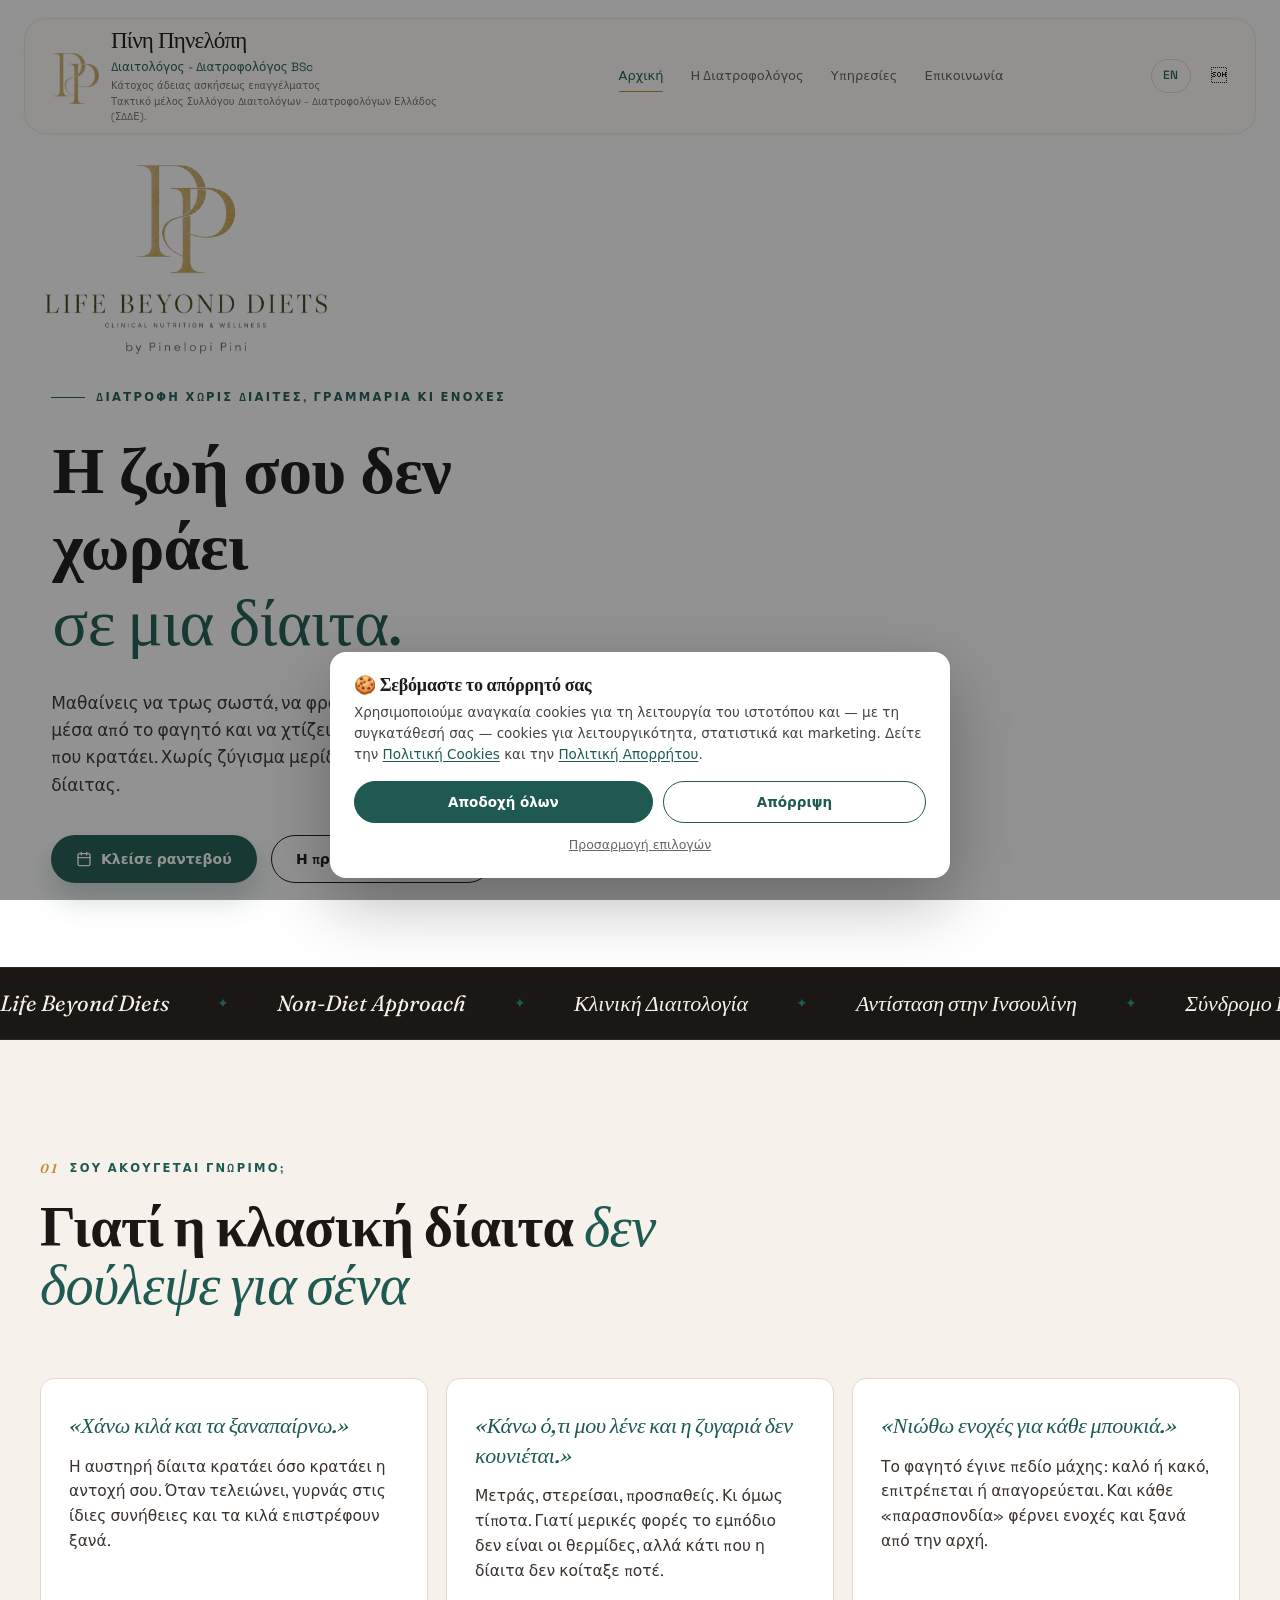
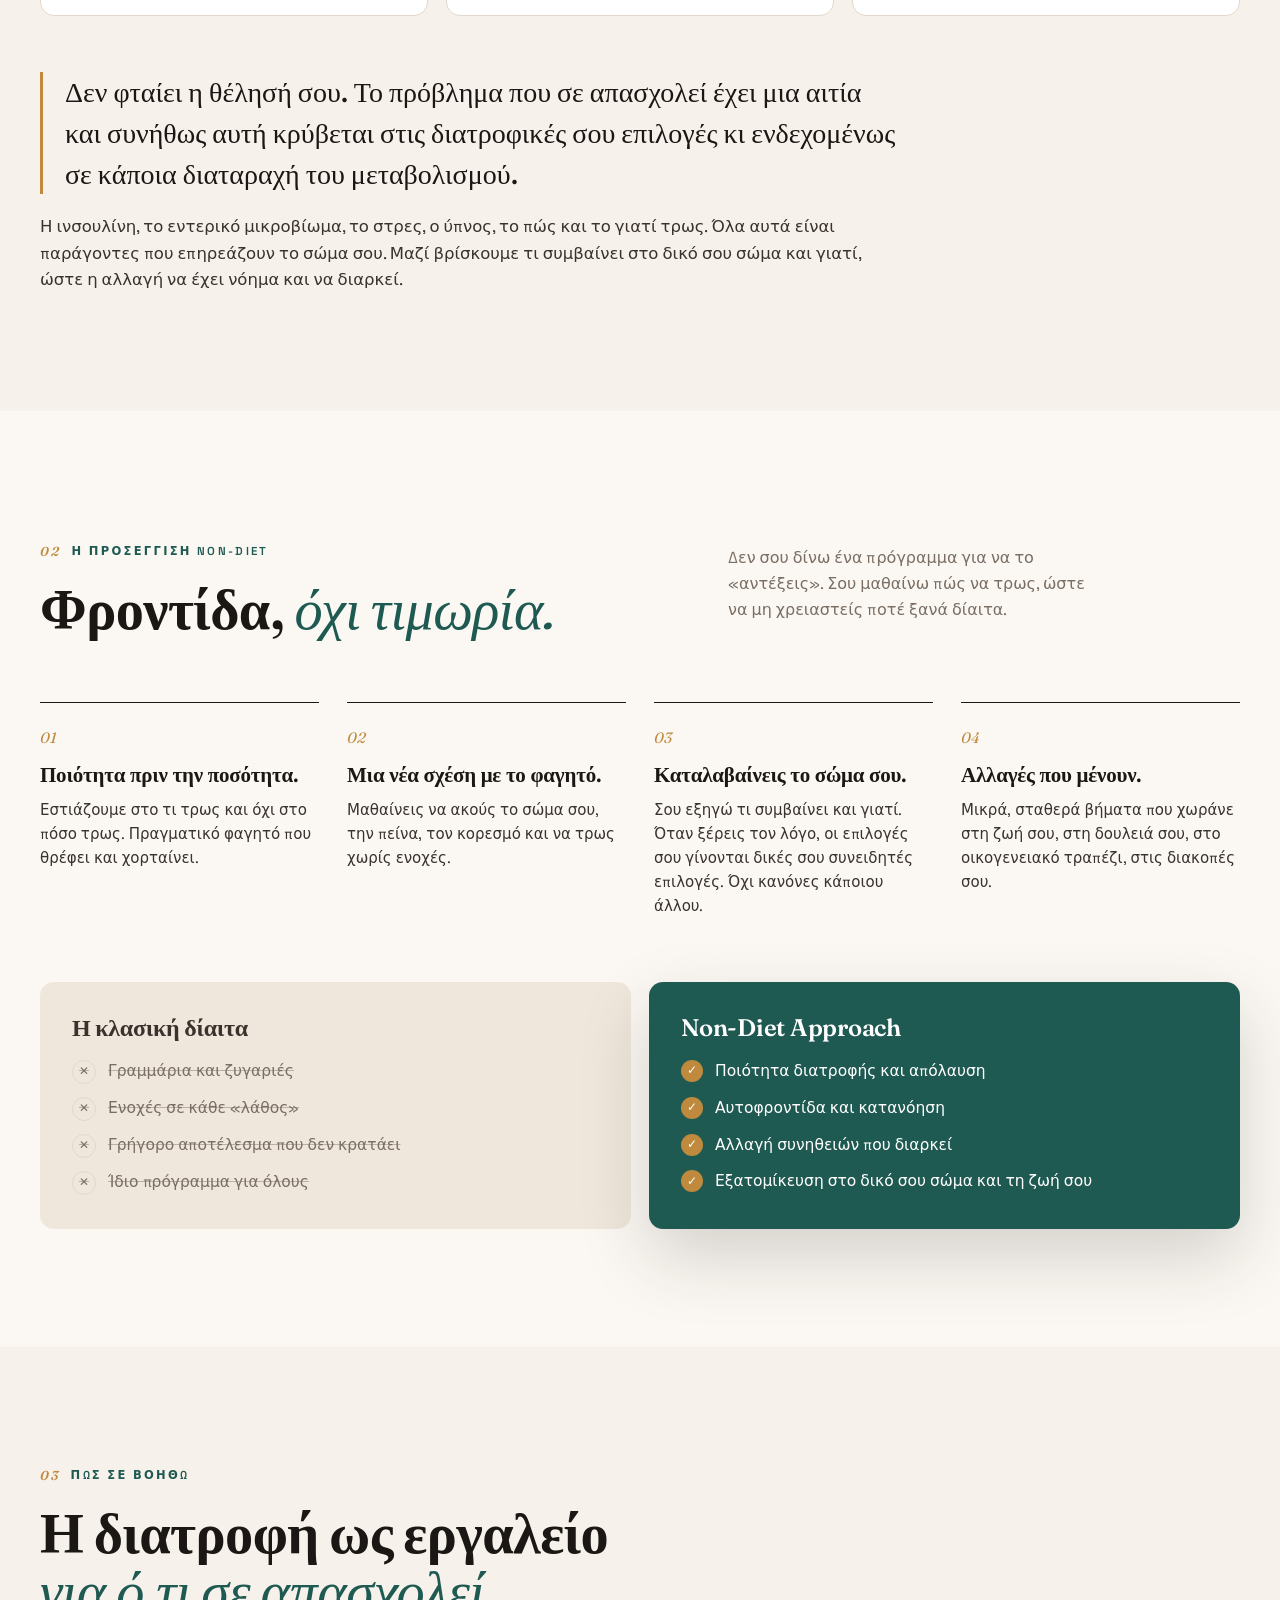
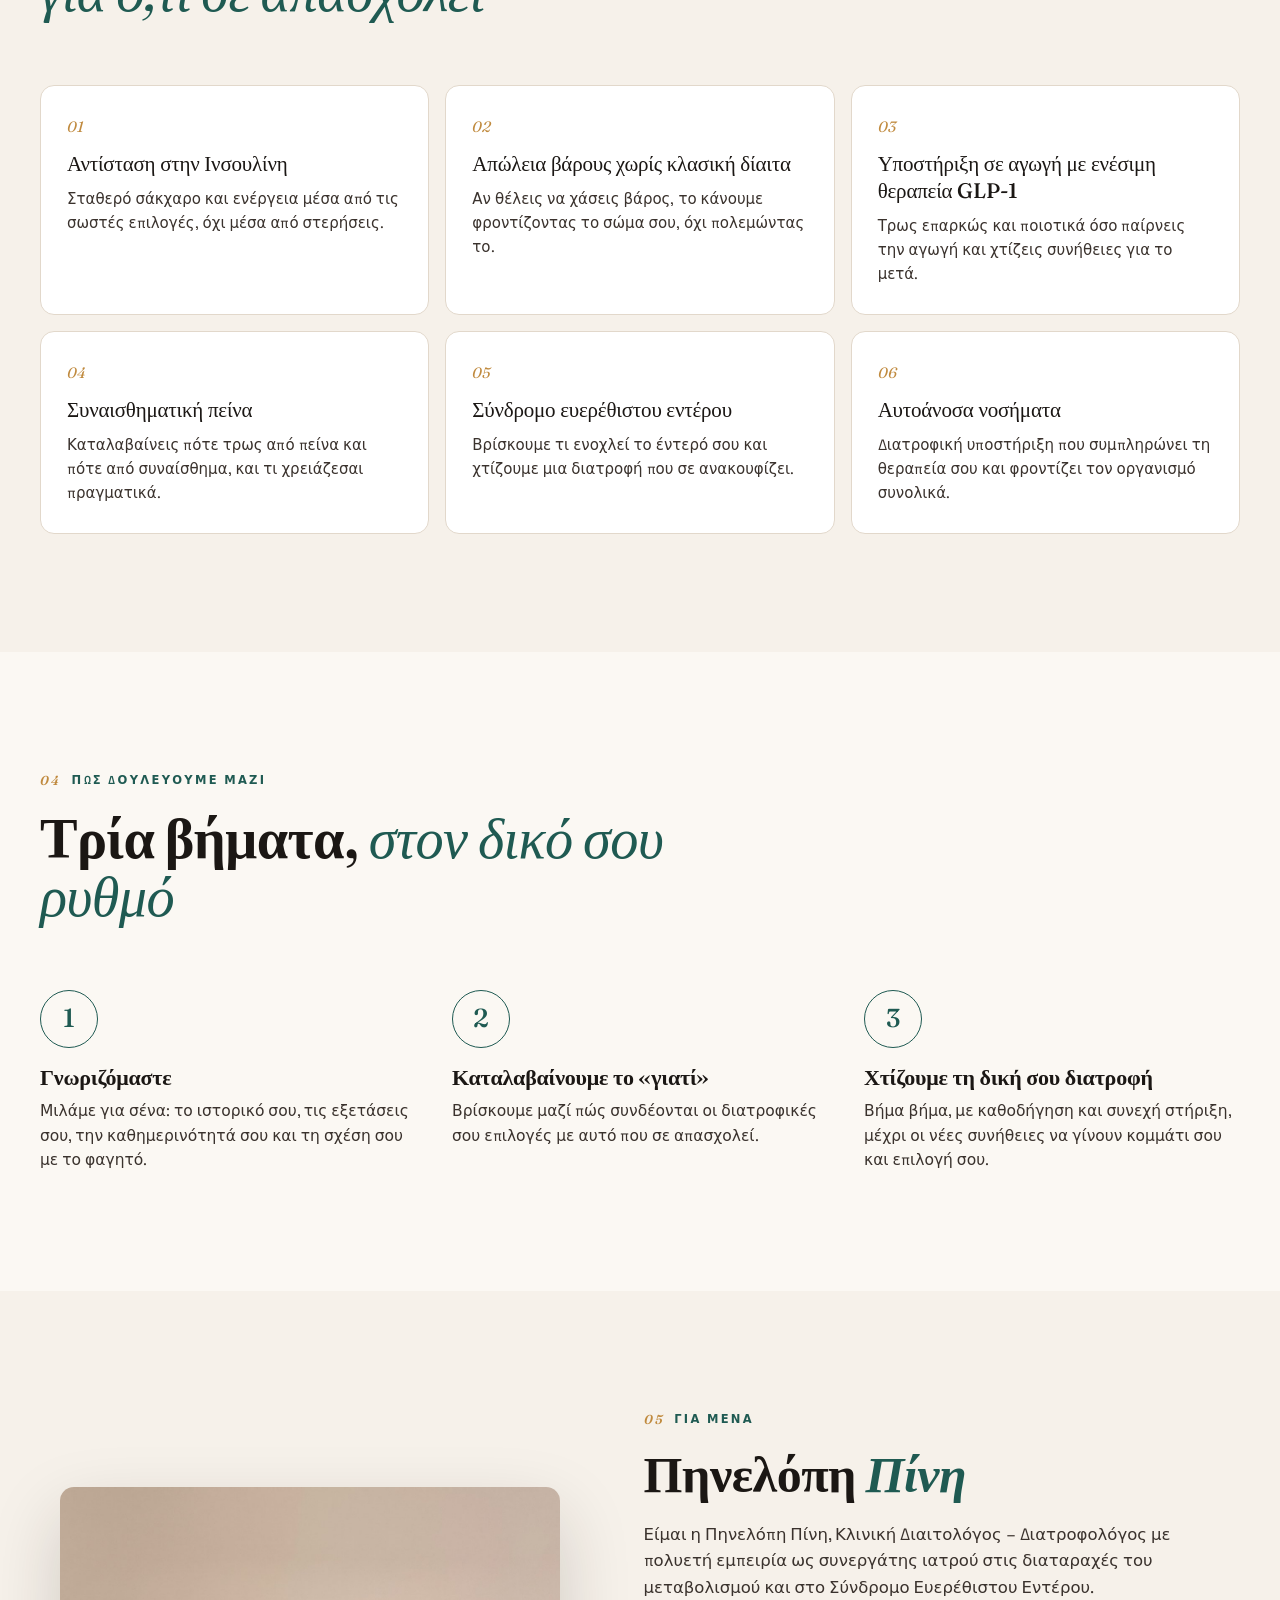
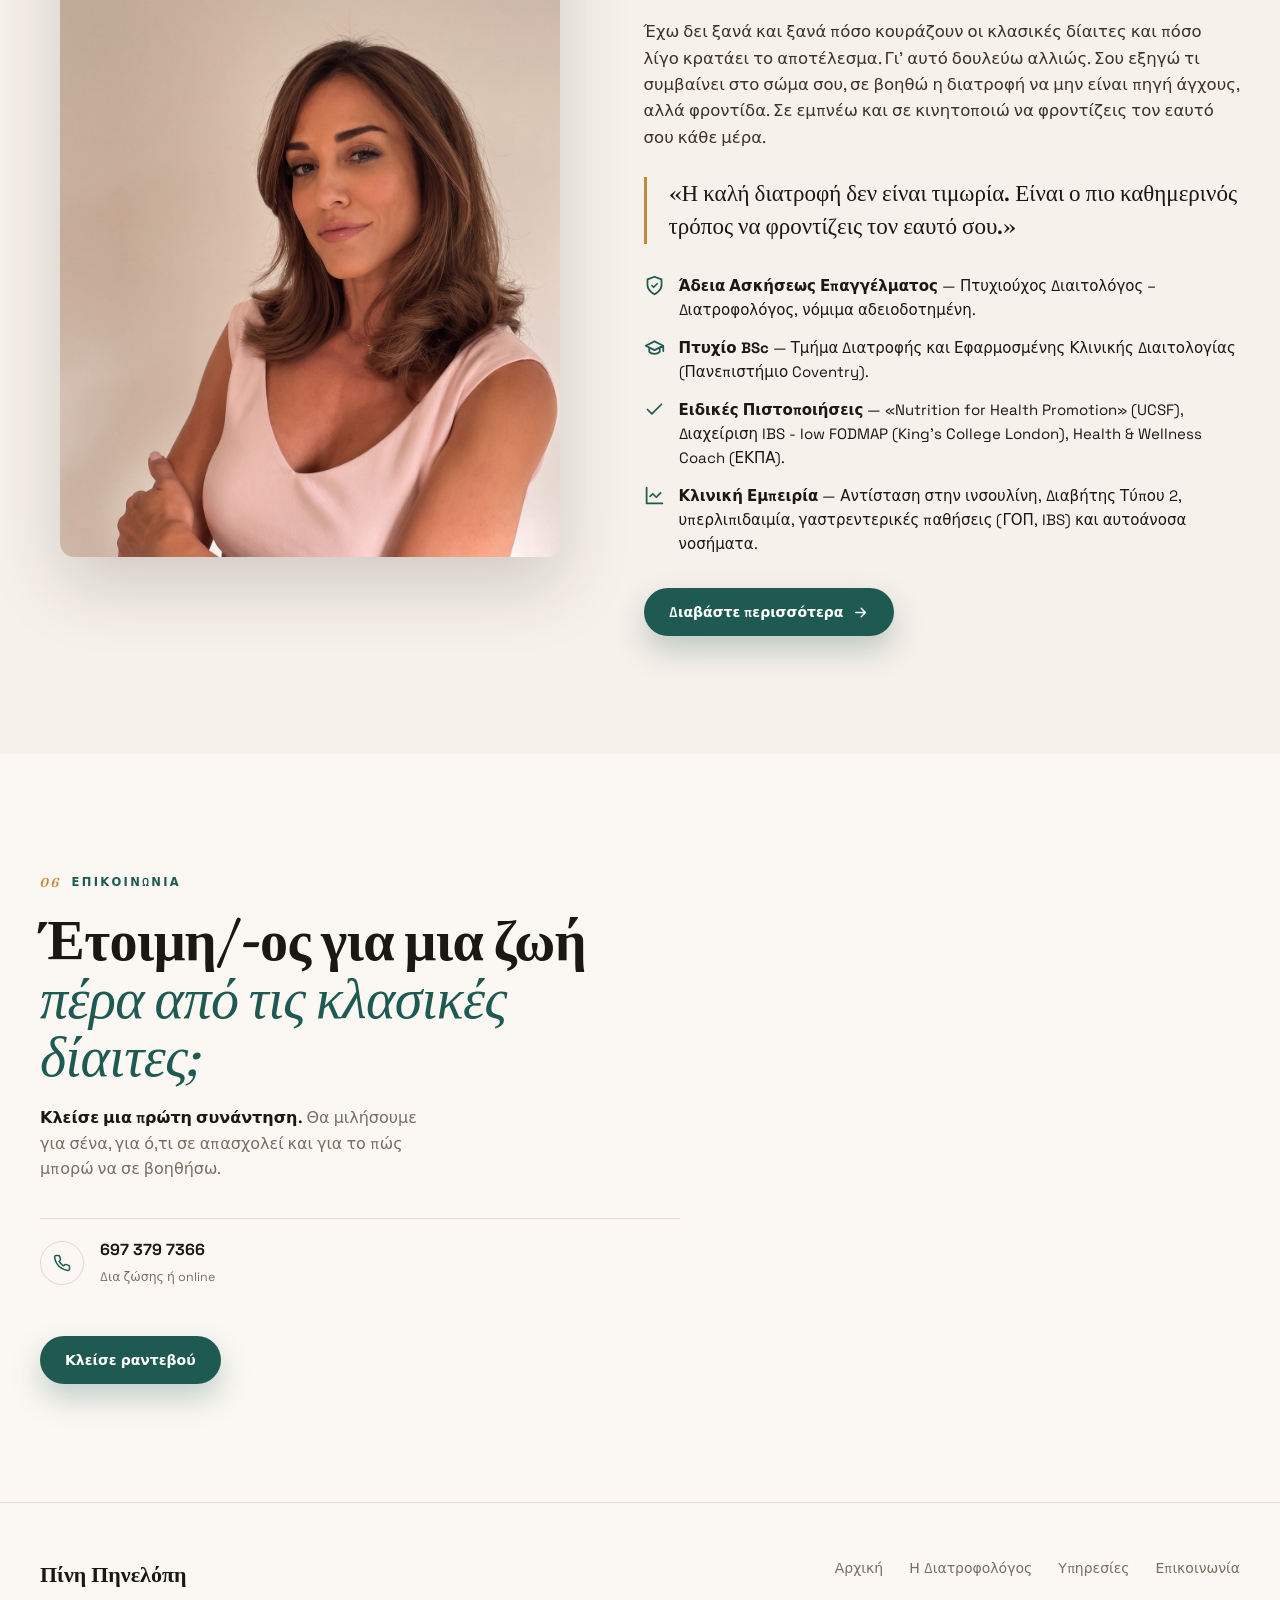
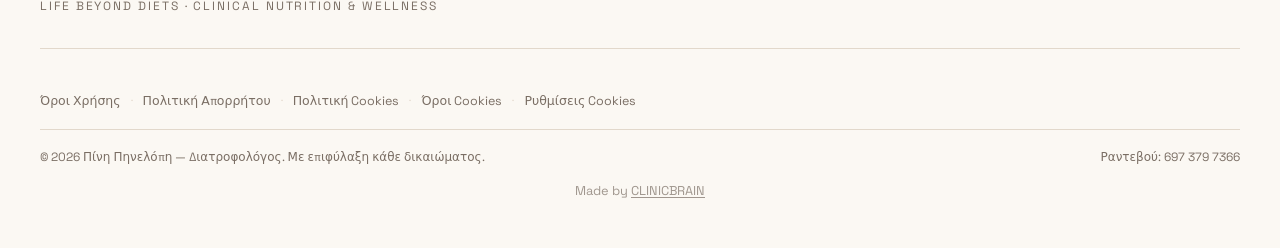
==== commit 2d6a9227: "Client changes 11/11: remove contact lead, hero photo slider without food, button text Co-Authored-B" ====
--- a/index.html
+++ b/index.html
@@ -34,7 +34,7 @@
 <style>
   :root{
     --accent:#1f5a52;--accent-deep:#163f39;--gold:#c08a3e;
-    --hero-bg:url('/assets/healthy-breakfast.jpg');
+    --hero-bg:none;
   }
   .cb-credit{margin-top:14px;font-size:.8rem;text-align:center;opacity:.7}
   .cb-credit a{color:inherit;text-decoration:underline;text-underline-offset:2px}
@@ -130,10 +130,11 @@
 
 <main id="top">
 <section class="hero">
-  <video class="hero-video" autoplay muted loop playsinline preload="metadata" poster="assets/healthy-food-steady-poster.jpg" aria-hidden="true" tabindex="-1">
-    <source src="assets/healthy-food-smooth.mp4" type="video/mp4" />
-  </video>
-  <button class="video-toggle" type="button" aria-label="Παύση βίντεο φόντου" aria-pressed="false">Παύση βίντεο <span aria-hidden="true">Ⅱ</span></button>
+  <div class="hero-slider" aria-hidden="true">
+    <img src="assets/pini-office-nov2026.jpg" alt="" width="1058" height="1400" fetchpriority="high" />
+    <img src="assets/pini-home-sept2026.jpg" alt="" width="1552" height="1600" loading="lazy" />
+    <img src="assets/pini-services-sept2026.jpg" alt="" width="1600" height="1029" loading="lazy" />
+  </div>
   <div class="shell">
     <div class="hero-text">
       <img class="hero-logo" src="assets/life-beyond-diets-logo.png" width="900" height="603" alt="Life Beyond Diets — Clinical Nutrition &amp; Wellness by Pinelopi Pini" />
@@ -150,7 +151,7 @@
         </a>
         <a class="btn ghost" href="#approach">Η προσέγγιση Non-Diet</a>
       </div>
-      <img class="hero-mobile-art" src="assets/healthy-breakfast.jpg" alt="Φρέσκα φρούτα και γιαούρτι σε ένα φωτεινό πρωινό τραπέζι" width="1536" height="1024" />
+      <img class="hero-mobile-art" src="assets/pini-office-nov2026.jpg" alt="Η Πηνελόπη Πίνη στο γραφείο της" width="1058" height="1400" />
     </div>
   </div>
   <div class="ecg-wrap">
--- a/assets/premium.css
+++ b/assets/premium.css
@@ -553,3 +553,13 @@
 
 /* Life Beyond Diets PP monogram in the brand slot (Nov 2026) */
 .brand-mark img{height:100%;width:100%;object-fit:contain;display:block}
+
+/* Hero: crossfading photo slider (no food imagery). */
+.hero-slider{position:absolute;inset:0;z-index:0;overflow:hidden;background:#fff}
+.hero-slider img{position:absolute;inset:0;width:100%;height:100%;object-fit:cover;object-position:72% 28%;opacity:0;animation:heroFade 18s infinite}
+.hero-slider img:nth-child(1){animation-delay:0s}
+.hero-slider img:nth-child(2){animation-delay:6s;object-position:75% 25%}
+.hero-slider img:nth-child(3){animation-delay:12s;object-position:80% center}
+@keyframes heroFade{0%{opacity:0}5%,33%{opacity:1}38%,100%{opacity:0}}
+@media(max-width:560px){.hero-mobile-art{object-position:50% 25%}}
+@media(prefers-reduced-motion:reduce){.hero-slider img{animation:none;opacity:0}.hero-slider img:first-child{opacity:1}}
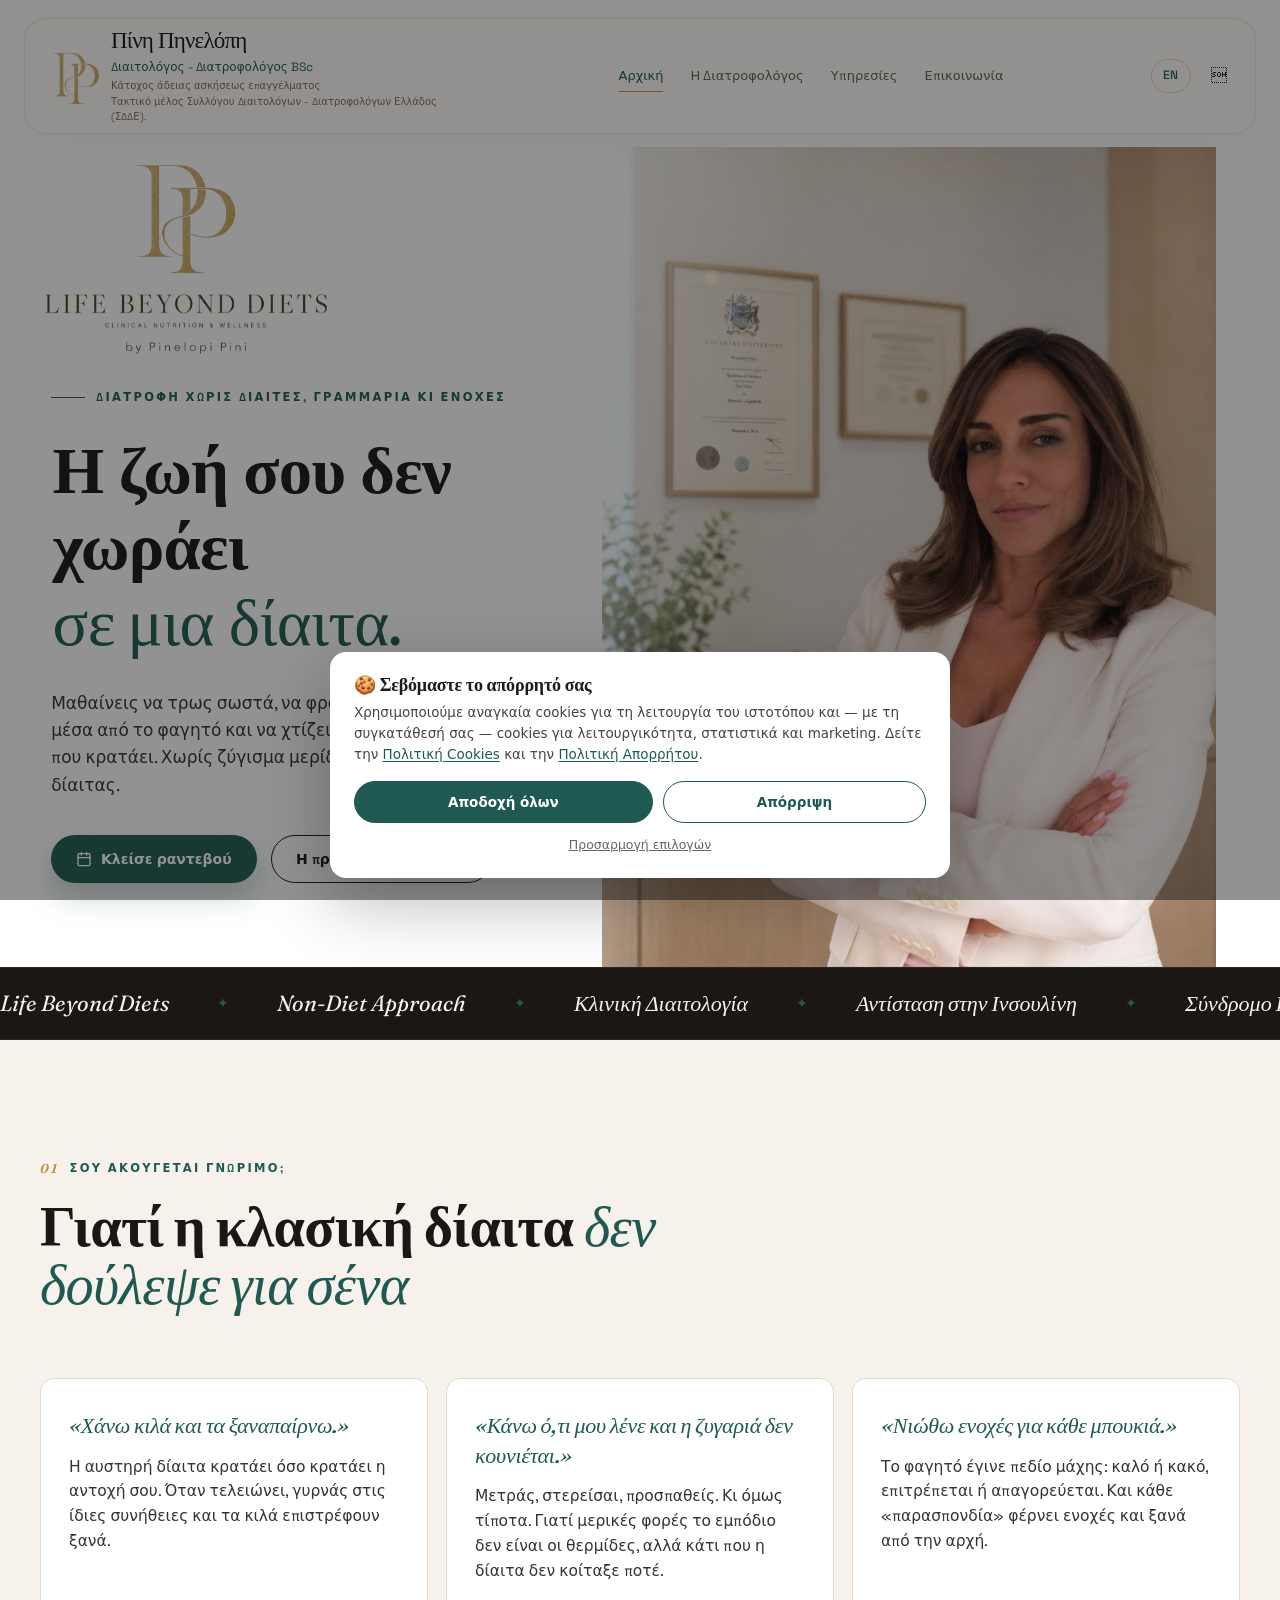
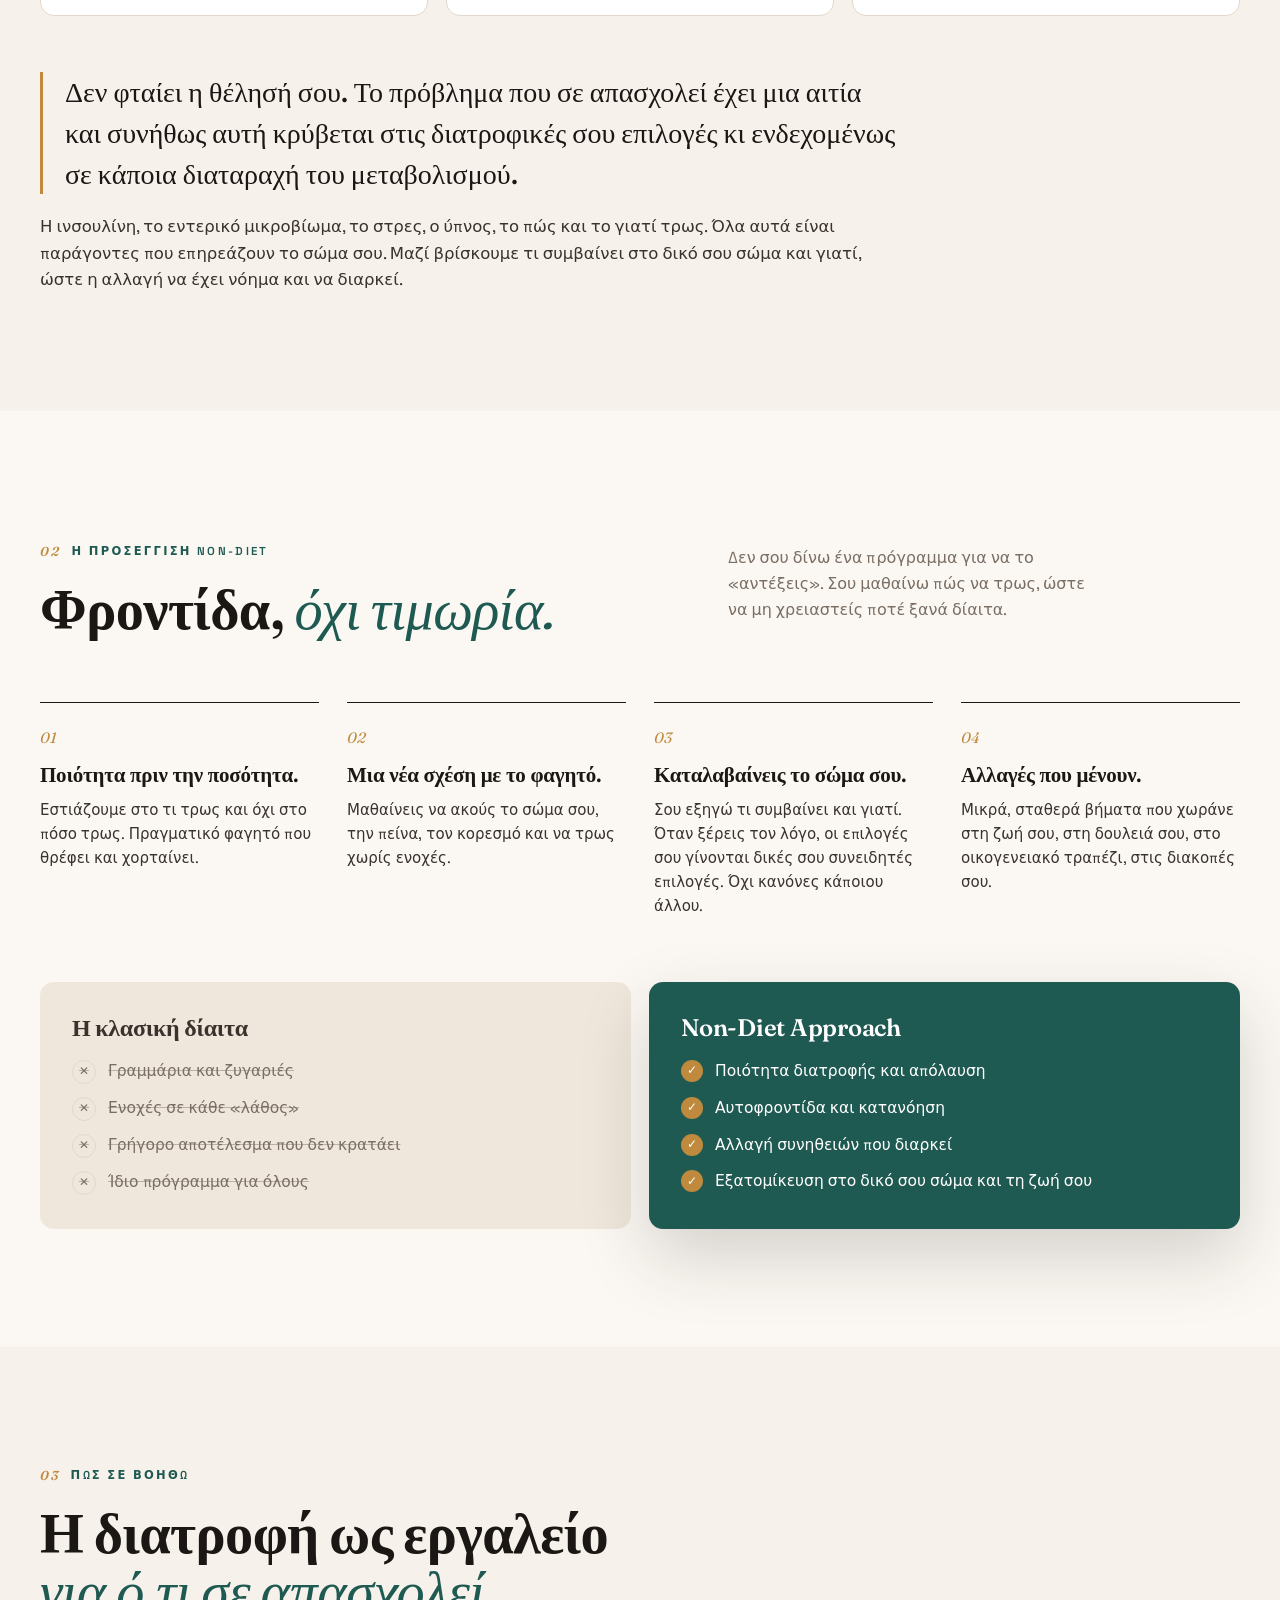
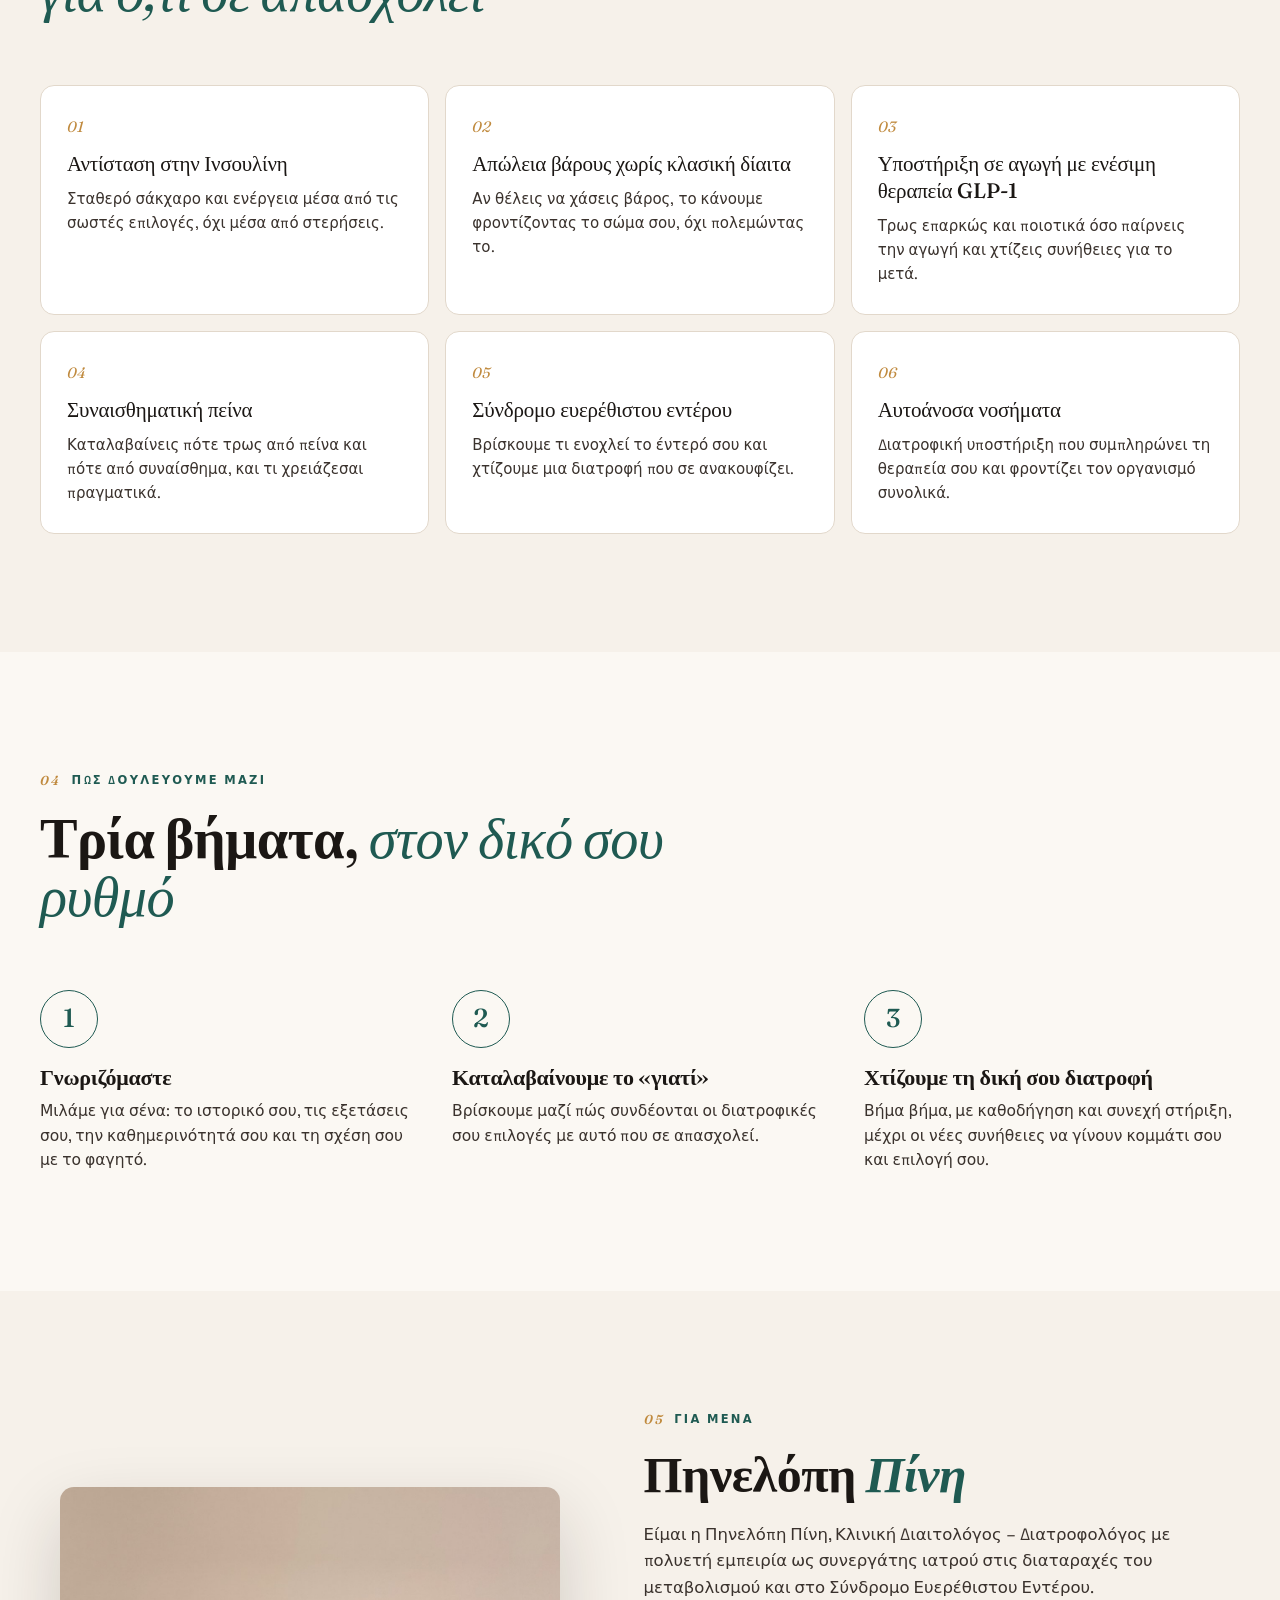
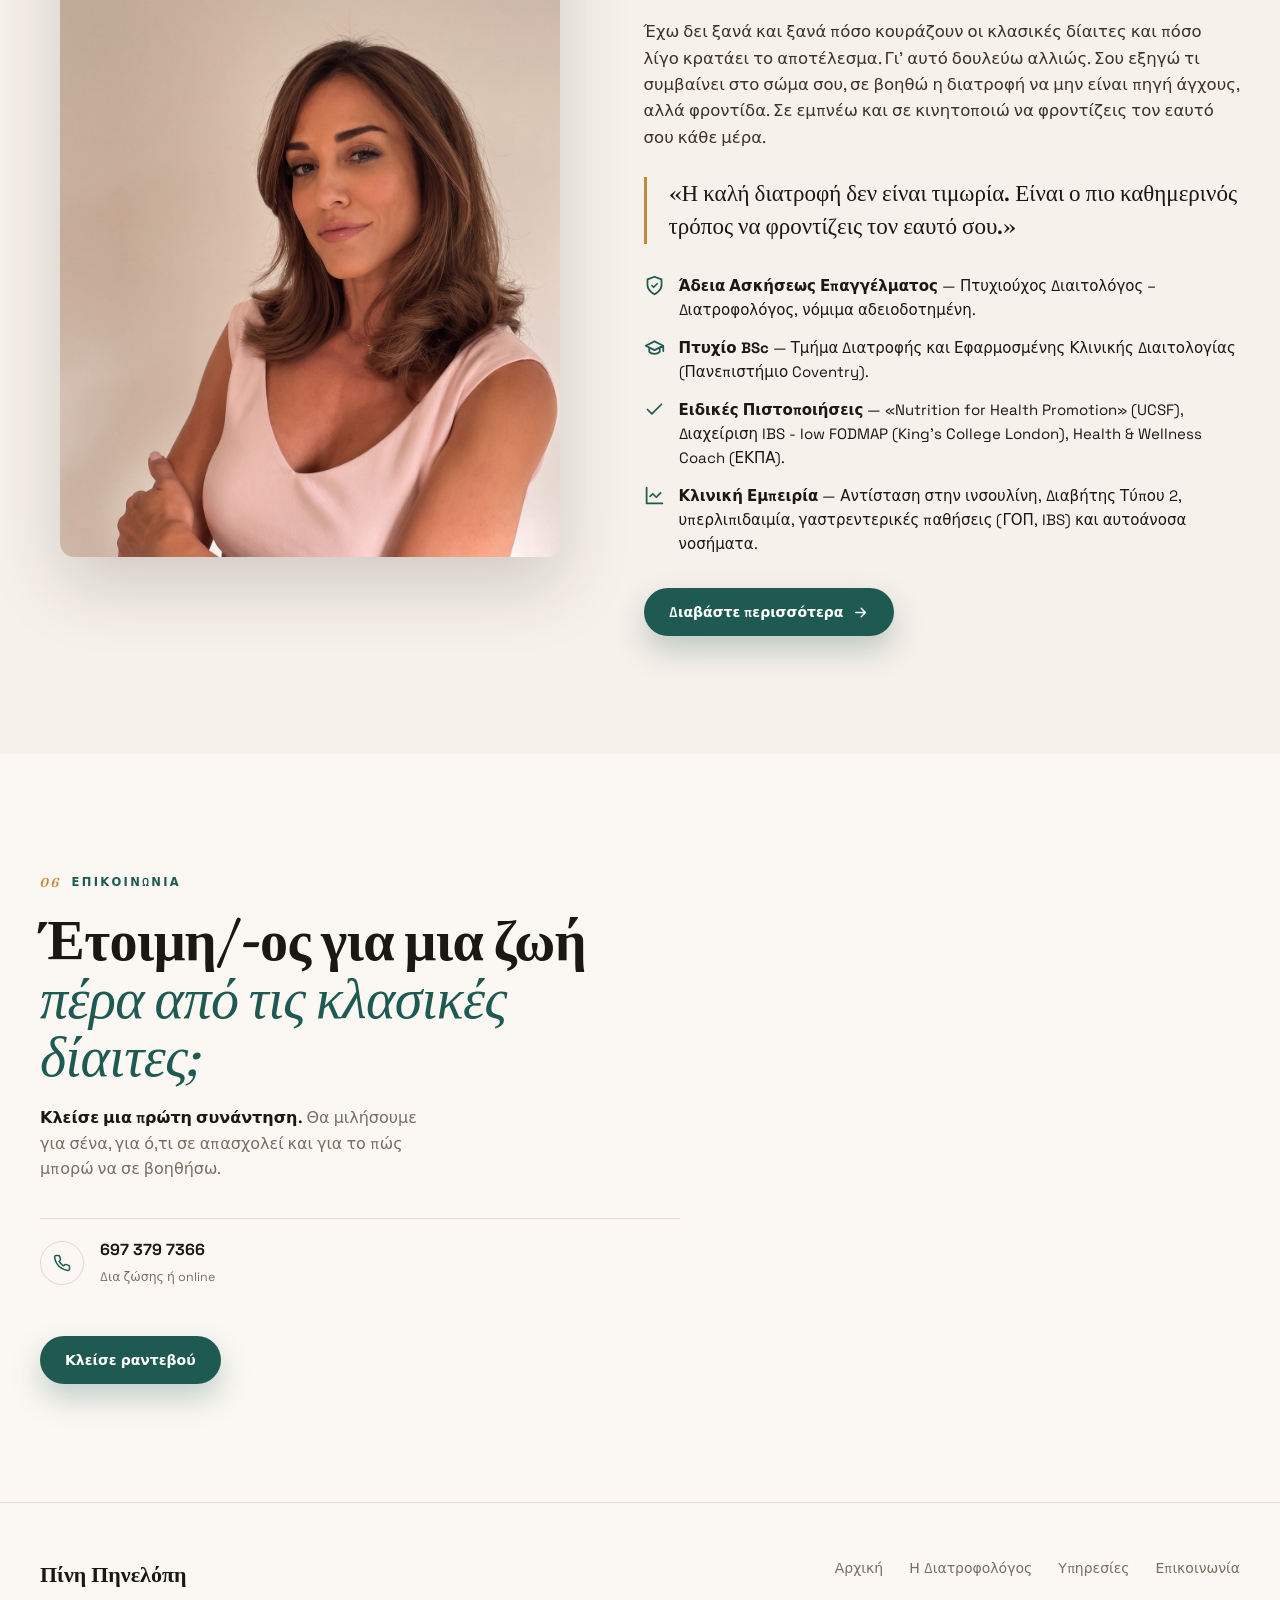
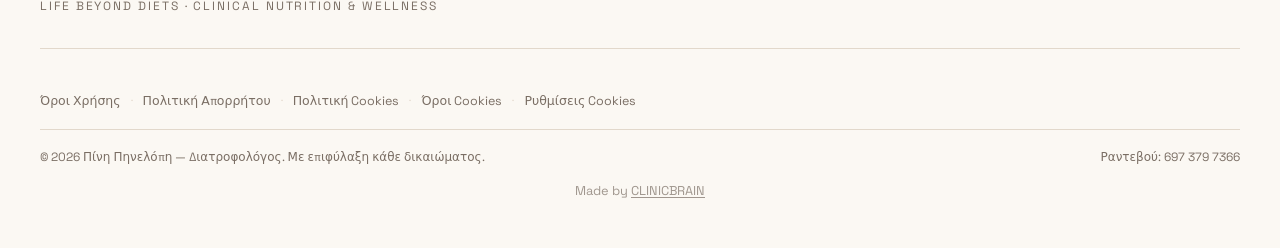
==== commit bc1cd050: "Hero: single full photo (white blazer), original resolution, no crop Co-Authored-By: Claude Sonnet 5" ====
--- a/index.html
+++ b/index.html
@@ -130,11 +130,7 @@
 
 <main id="top">
 <section class="hero">
-  <div class="hero-slider" aria-hidden="true">
-    <img src="assets/pini-office-nov2026.jpg" alt="" width="1058" height="1400" fetchpriority="high" />
-    <img src="assets/pini-home-sept2026.jpg" alt="" width="1552" height="1600" loading="lazy" />
-    <img src="assets/pini-services-sept2026.jpg" alt="" width="1600" height="1029" loading="lazy" />
-  </div>
+  <img class="hero-photo" src="assets/pini-office-nov2026.jpg" alt="" width="896" height="1195" fetchpriority="high" aria-hidden="true" />
   <div class="shell">
     <div class="hero-text">
       <img class="hero-logo" src="assets/life-beyond-diets-logo.png" width="900" height="603" alt="Life Beyond Diets — Clinical Nutrition &amp; Wellness by Pinelopi Pini" />
@@ -151,7 +147,7 @@
         </a>
         <a class="btn ghost" href="#approach">Η προσέγγιση Non-Diet</a>
       </div>
-      <img class="hero-mobile-art" src="assets/pini-office-nov2026.jpg" alt="Η Πηνελόπη Πίνη στο γραφείο της" width="1058" height="1400" />
+      <img class="hero-mobile-art" src="assets/pini-office-nov2026.jpg" alt="Η Πηνελόπη Πίνη στο γραφείο της" width="896" height="1195" />
     </div>
   </div>
   <div class="ecg-wrap">
--- a/assets/premium.css
+++ b/assets/premium.css
@@ -554,12 +554,11 @@
 /* Life Beyond Diets PP monogram in the brand slot (Nov 2026) */
 .brand-mark img{height:100%;width:100%;object-fit:contain;display:block}
 
-/* Hero: crossfading photo slider (no food imagery). */
-.hero-slider{position:absolute;inset:0;z-index:0;overflow:hidden;background:#fff}
-.hero-slider img{position:absolute;inset:0;width:100%;height:100%;object-fit:cover;object-position:72% 28%;opacity:0;animation:heroFade 18s infinite}
-.hero-slider img:nth-child(1){animation-delay:0s}
-.hero-slider img:nth-child(2){animation-delay:6s;object-position:75% 25%}
-.hero-slider img:nth-child(3){animation-delay:12s;object-position:80% center}
-@keyframes heroFade{0%{opacity:0}5%,33%{opacity:1}38%,100%{opacity:0}}
-@media(max-width:560px){.hero-mobile-art{object-position:50% 25%}}
-@media(prefers-reduced-motion:reduce){.hero-slider img{animation:none;opacity:0}.hero-slider img:first-child{opacity:1}}
+/* Hero: single photo, shown whole (no crop / zoom). */
+.hero-photo{position:absolute;z-index:0;right:clamp(16px,5vw,96px);bottom:0;height:min(88%,1195px);width:auto;max-width:48%;object-fit:contain;object-position:right bottom}
+.home-page .hero::before{background:linear-gradient(100deg,#fff 0%,rgba(255,255,255,.9) 40%,rgba(255,255,255,0) 58%)}
+@media(max-width:1000px){
+  .hero-photo{display:none}
+  .home-page .hero::before{display:none}
+  .hero-mobile-art{display:block;width:100%;max-width:420px;height:auto;aspect-ratio:896/1195;object-fit:contain;margin:28px auto 0;border-radius:18px}
+}
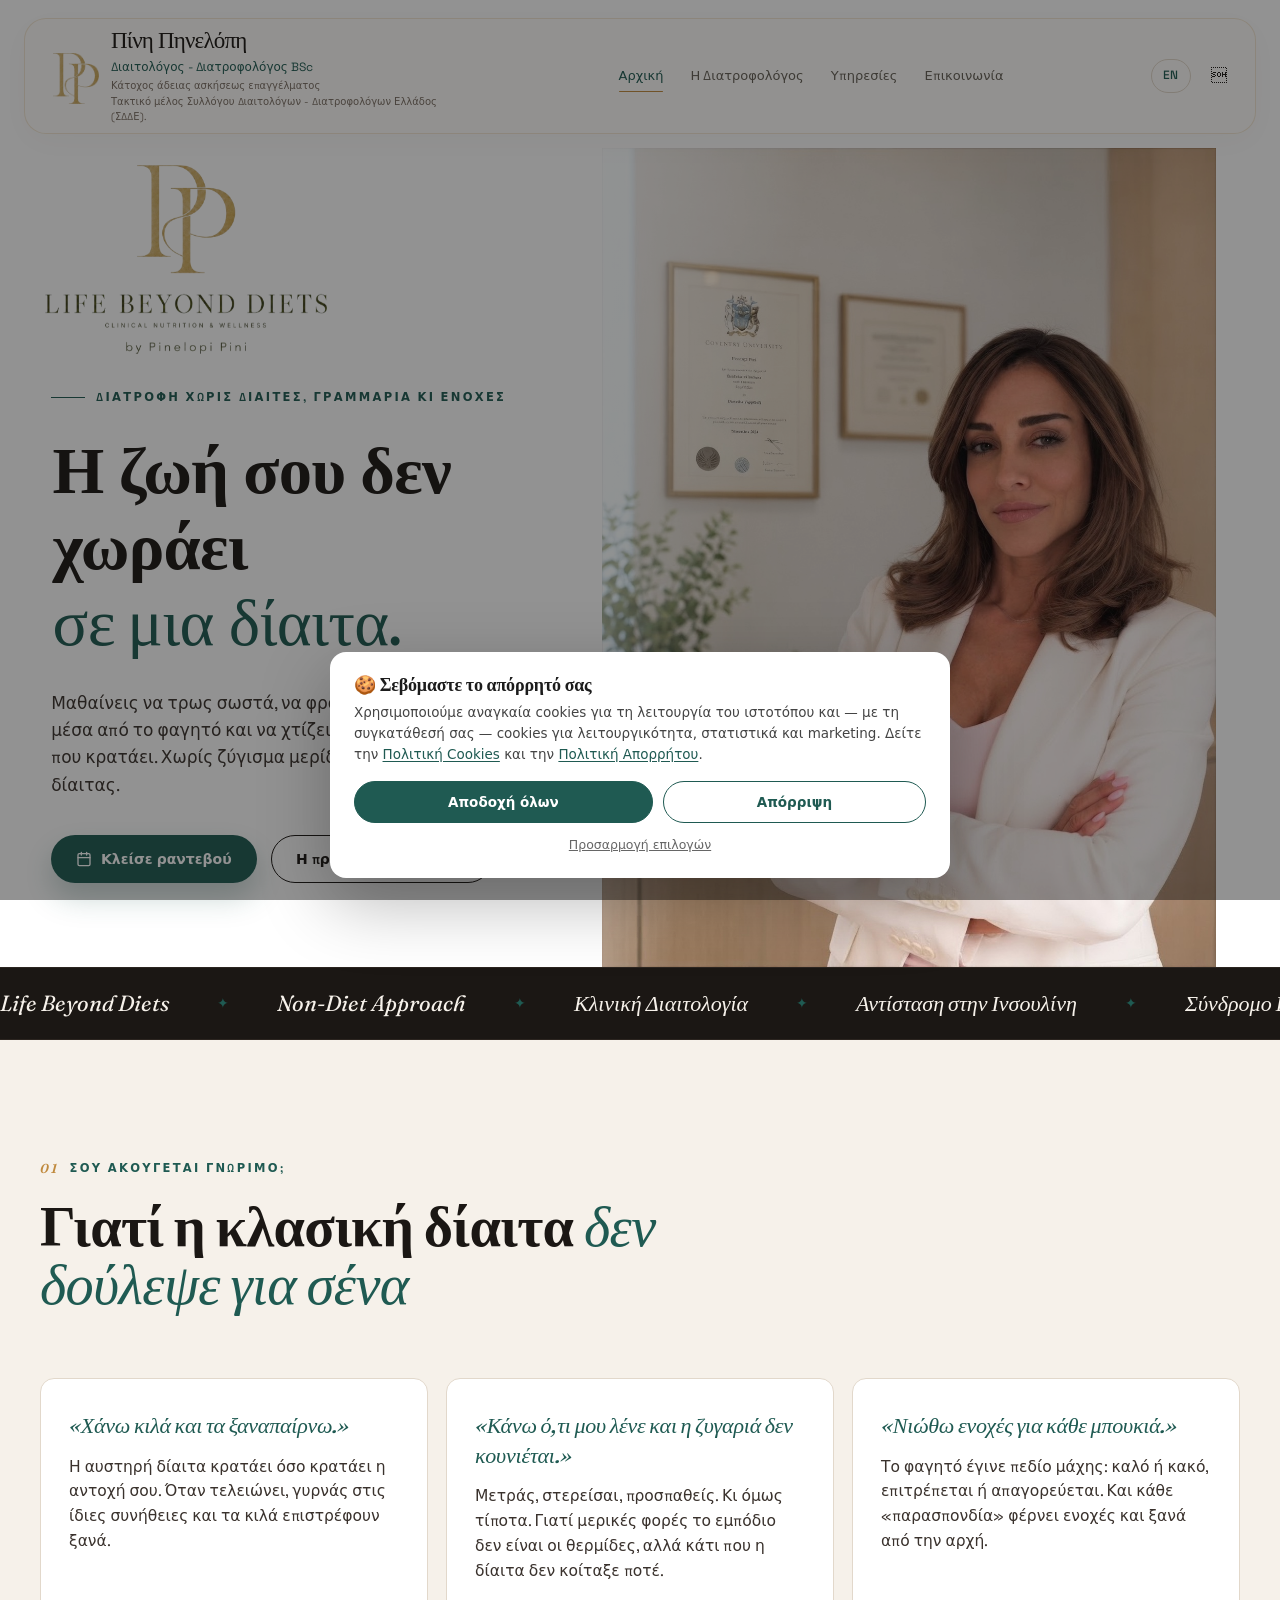
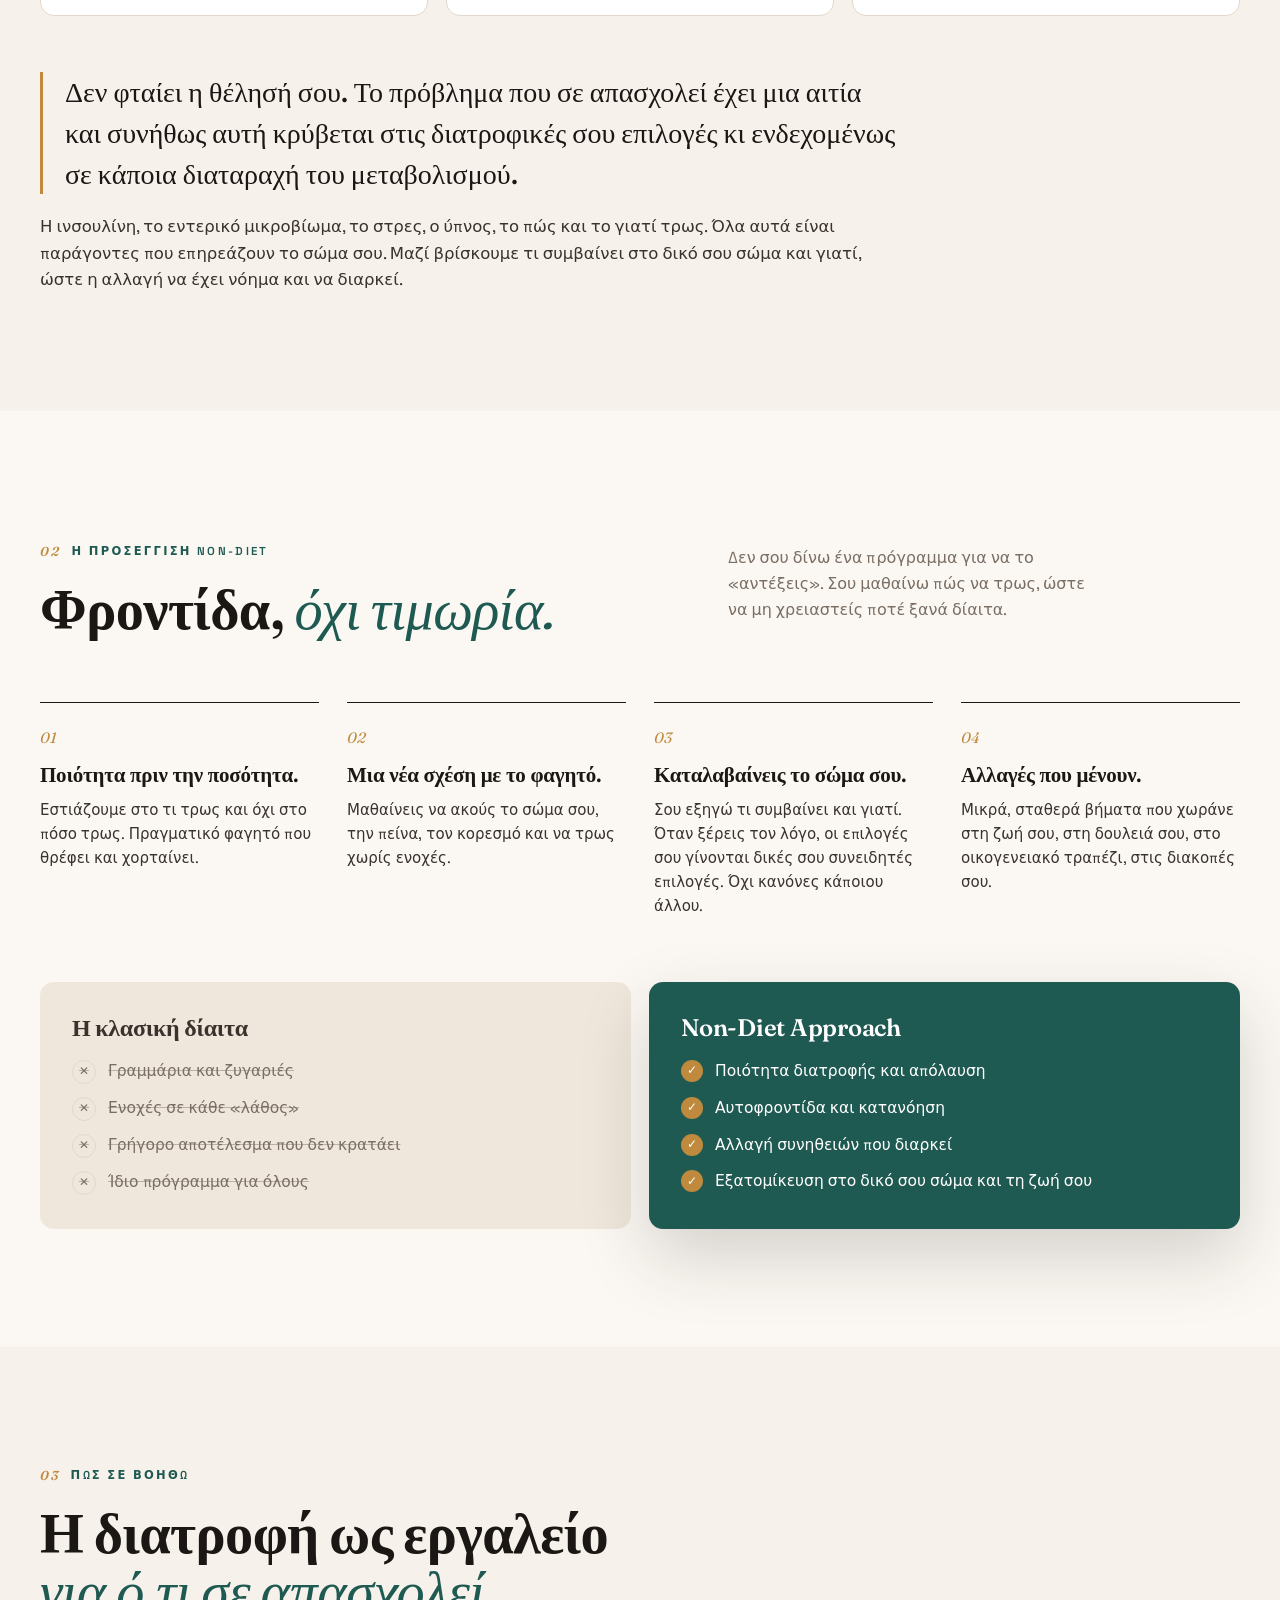
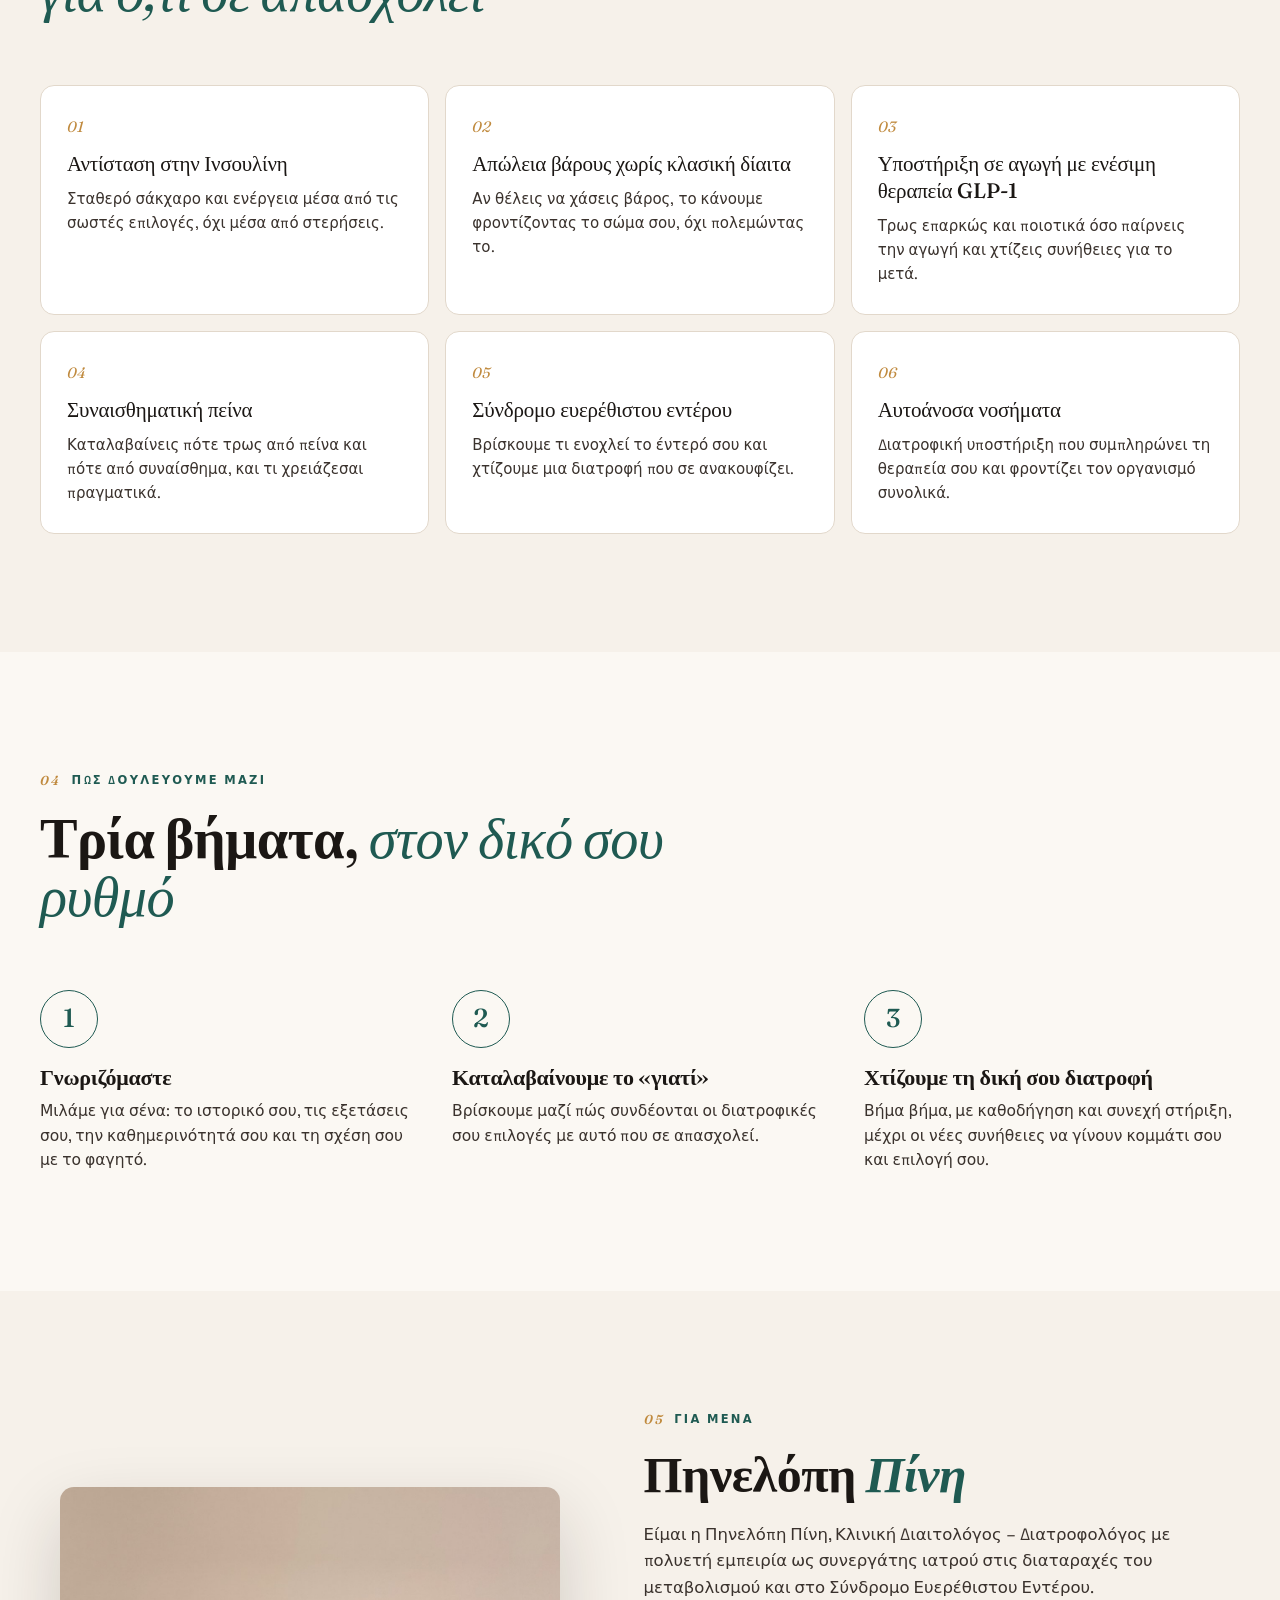
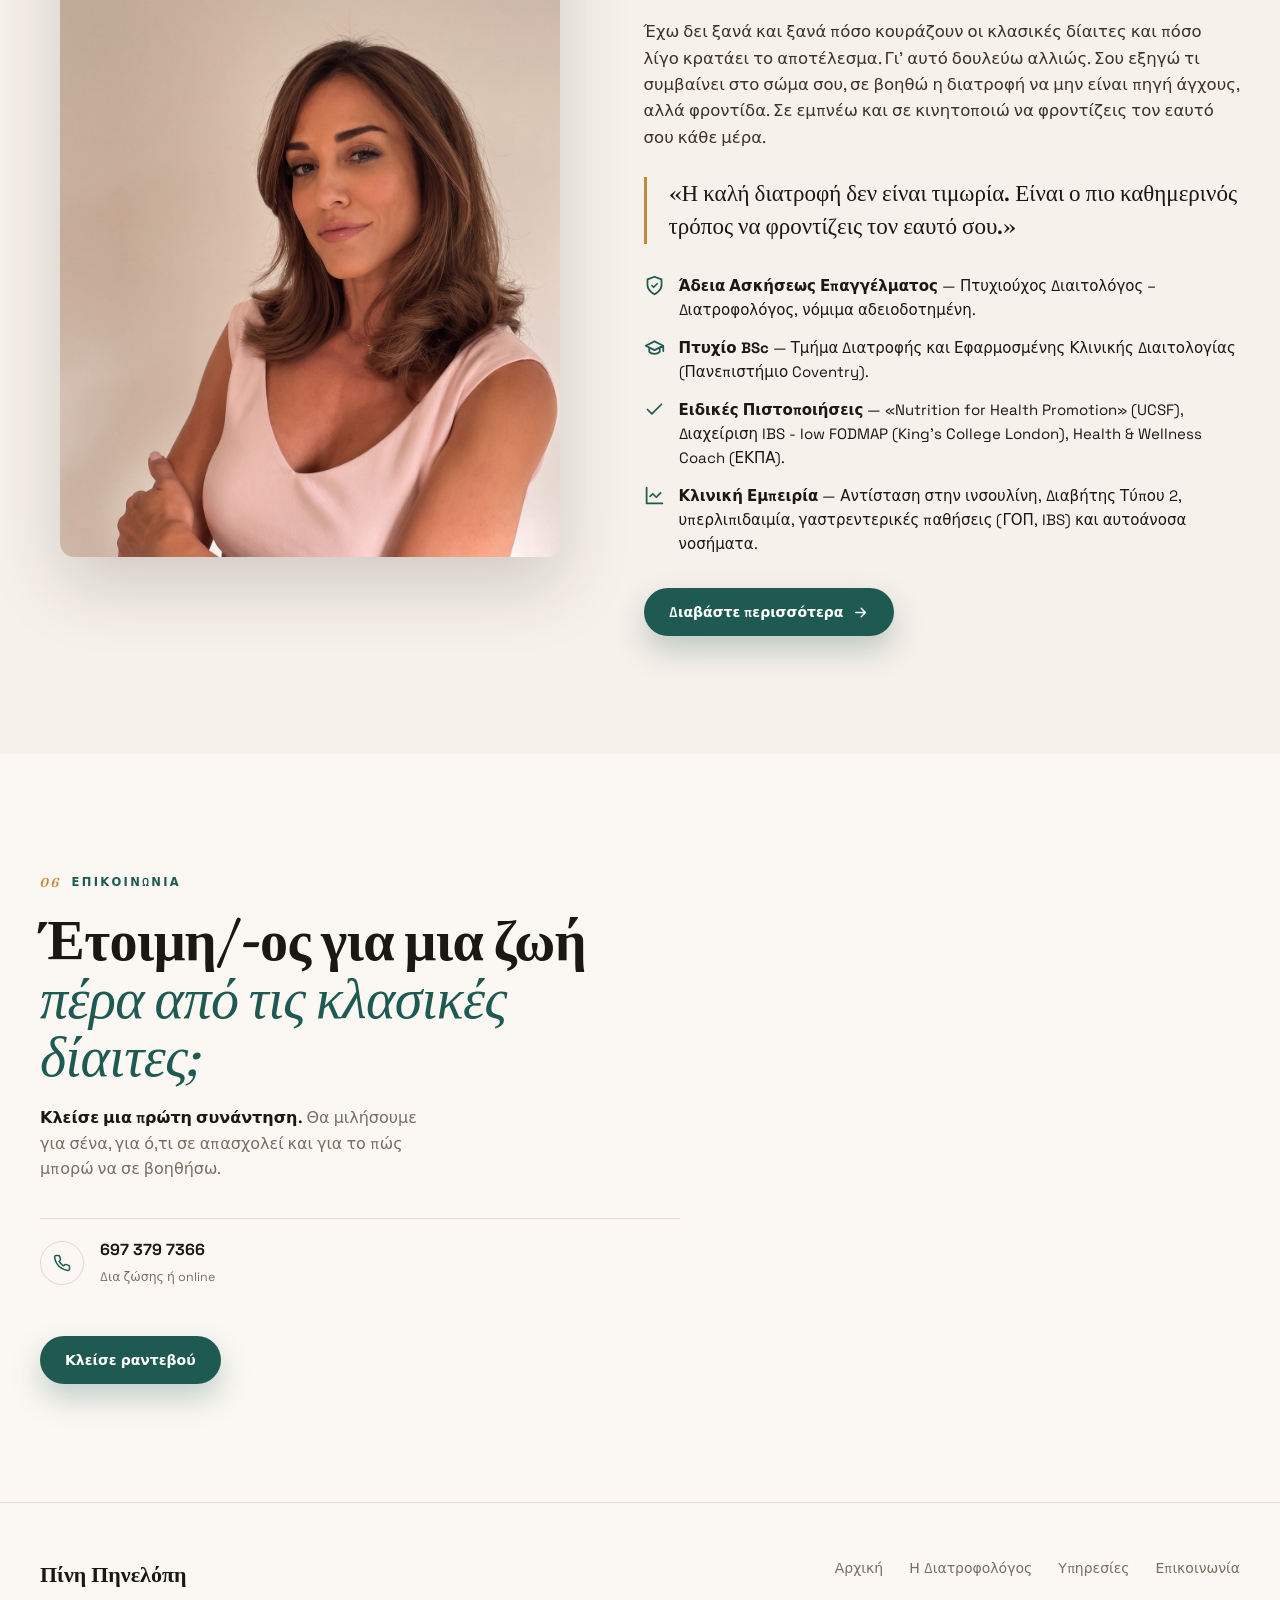
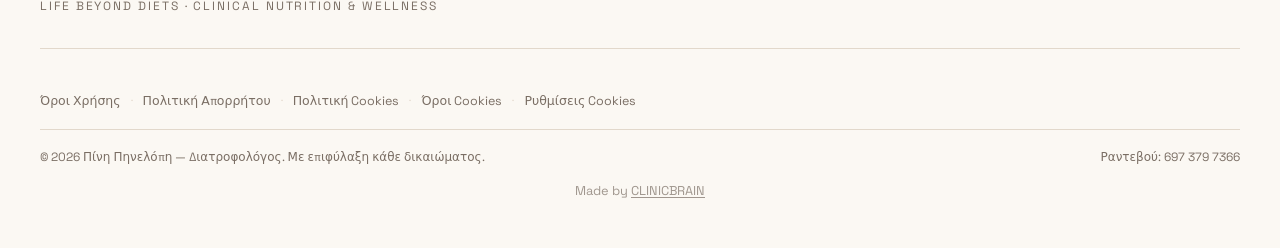
==== commit 7ae23f11: "Hero: brighter-face photo (1200x1600) Co-Authored-By: Claude Sonnet 5.5 <noreply@anthropic.com>" ====
--- a/index.html
+++ b/index.html
@@ -130,7 +130,7 @@
 
 <main id="top">
 <section class="hero">
-  <img class="hero-photo" src="assets/pini-office-nov2026.jpg" alt="" width="896" height="1195" fetchpriority="high" aria-hidden="true" />
+  <img class="hero-photo" src="assets/pini-office-nov2026-v2.jpg" alt="" width="1200" height="1600" fetchpriority="high" aria-hidden="true" />
   <div class="shell">
     <div class="hero-text">
       <img class="hero-logo" src="assets/life-beyond-diets-logo.png" width="900" height="603" alt="Life Beyond Diets — Clinical Nutrition &amp; Wellness by Pinelopi Pini" />
@@ -147,7 +147,7 @@
         </a>
         <a class="btn ghost" href="#approach">Η προσέγγιση Non-Diet</a>
       </div>
-      <img class="hero-mobile-art" src="assets/pini-office-nov2026.jpg" alt="Η Πηνελόπη Πίνη στο γραφείο της" width="896" height="1195" />
+      <img class="hero-mobile-art" src="assets/pini-office-nov2026-v2.jpg" alt="Η Πηνελόπη Πίνη στο γραφείο της" width="1200" height="1600" />
     </div>
   </div>
   <div class="ecg-wrap">
--- a/assets/premium.css
+++ b/assets/premium.css
@@ -560,5 +560,5 @@
 @media(max-width:1000px){
   .hero-photo{display:none}
   .home-page .hero::before{display:none}
-  .hero-mobile-art{display:block;width:100%;max-width:420px;height:auto;aspect-ratio:896/1195;object-fit:contain;margin:28px auto 0;border-radius:18px}
-}
+  .hero-mobile-art{display:block;width:100%;max-width:420px;height:auto;aspect-ratio:3/4;object-fit:contain;margin:28px auto 0;border-radius:18px}
+}
